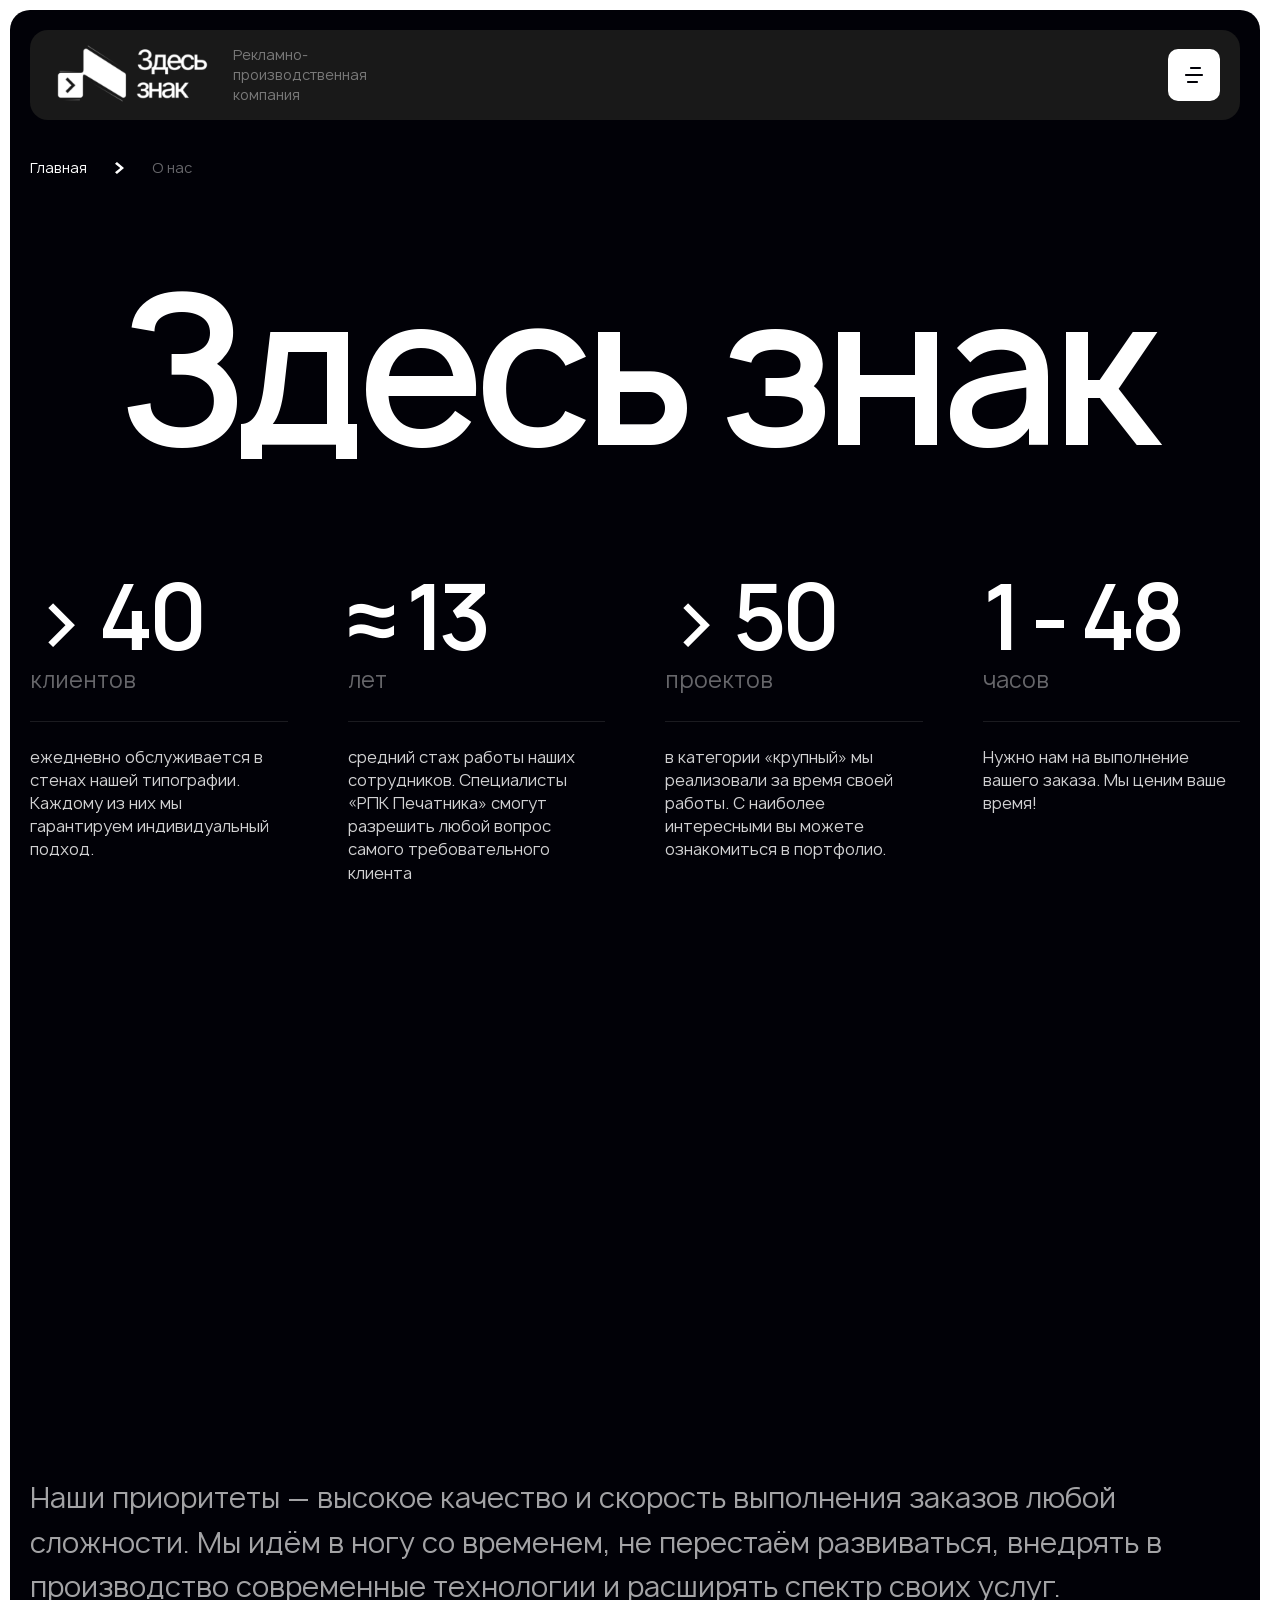
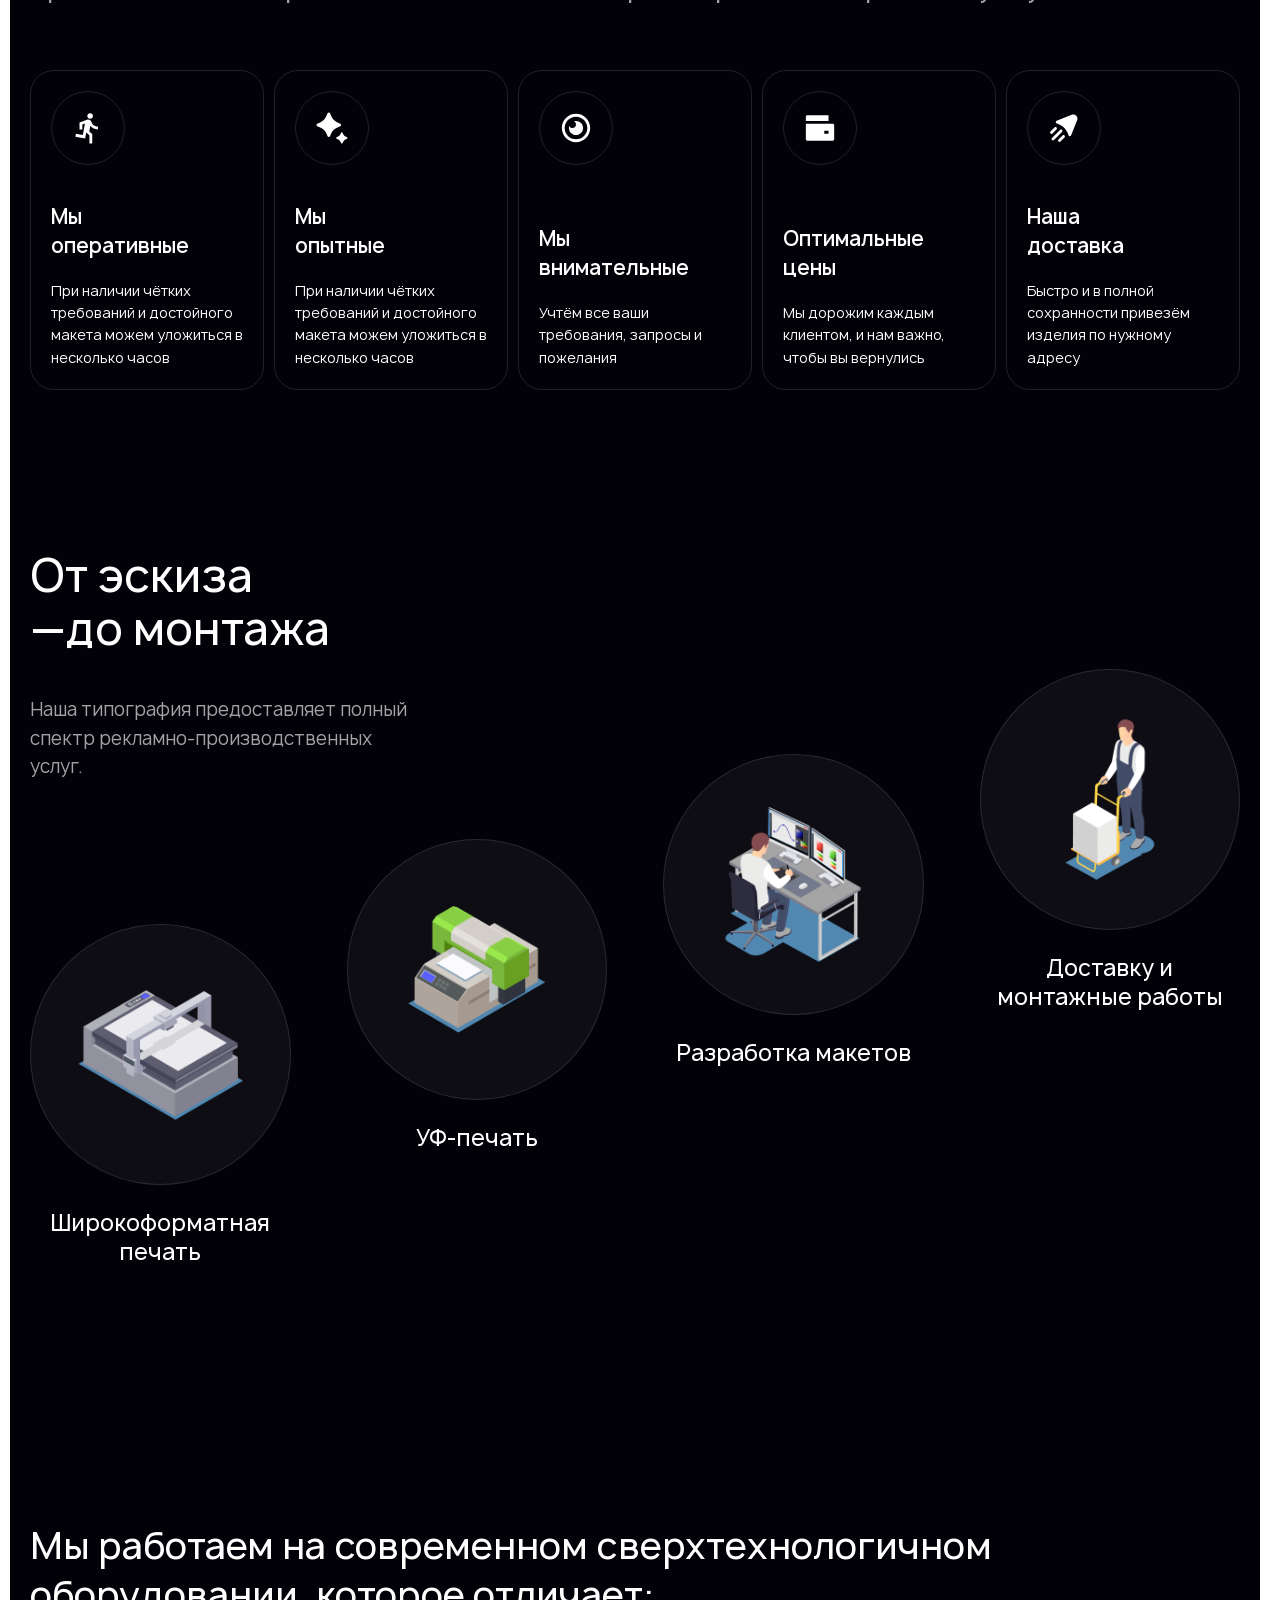
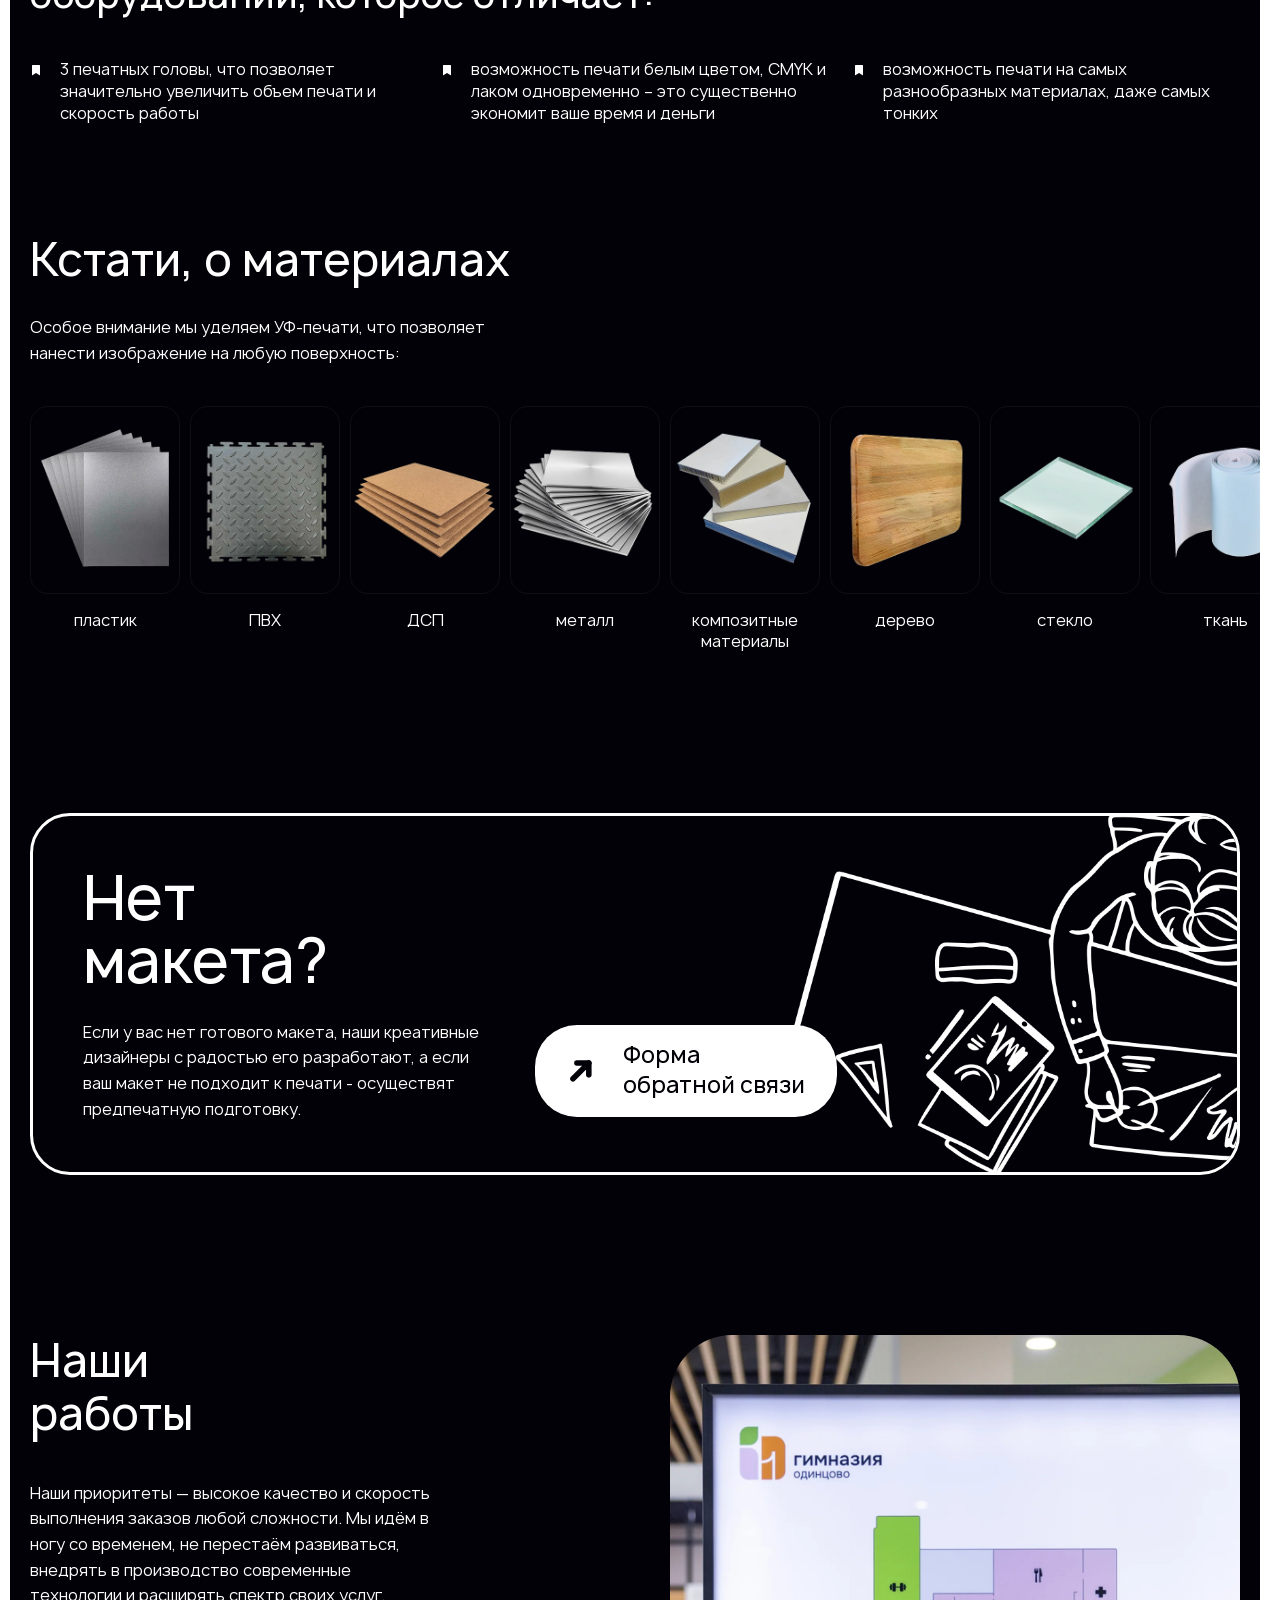
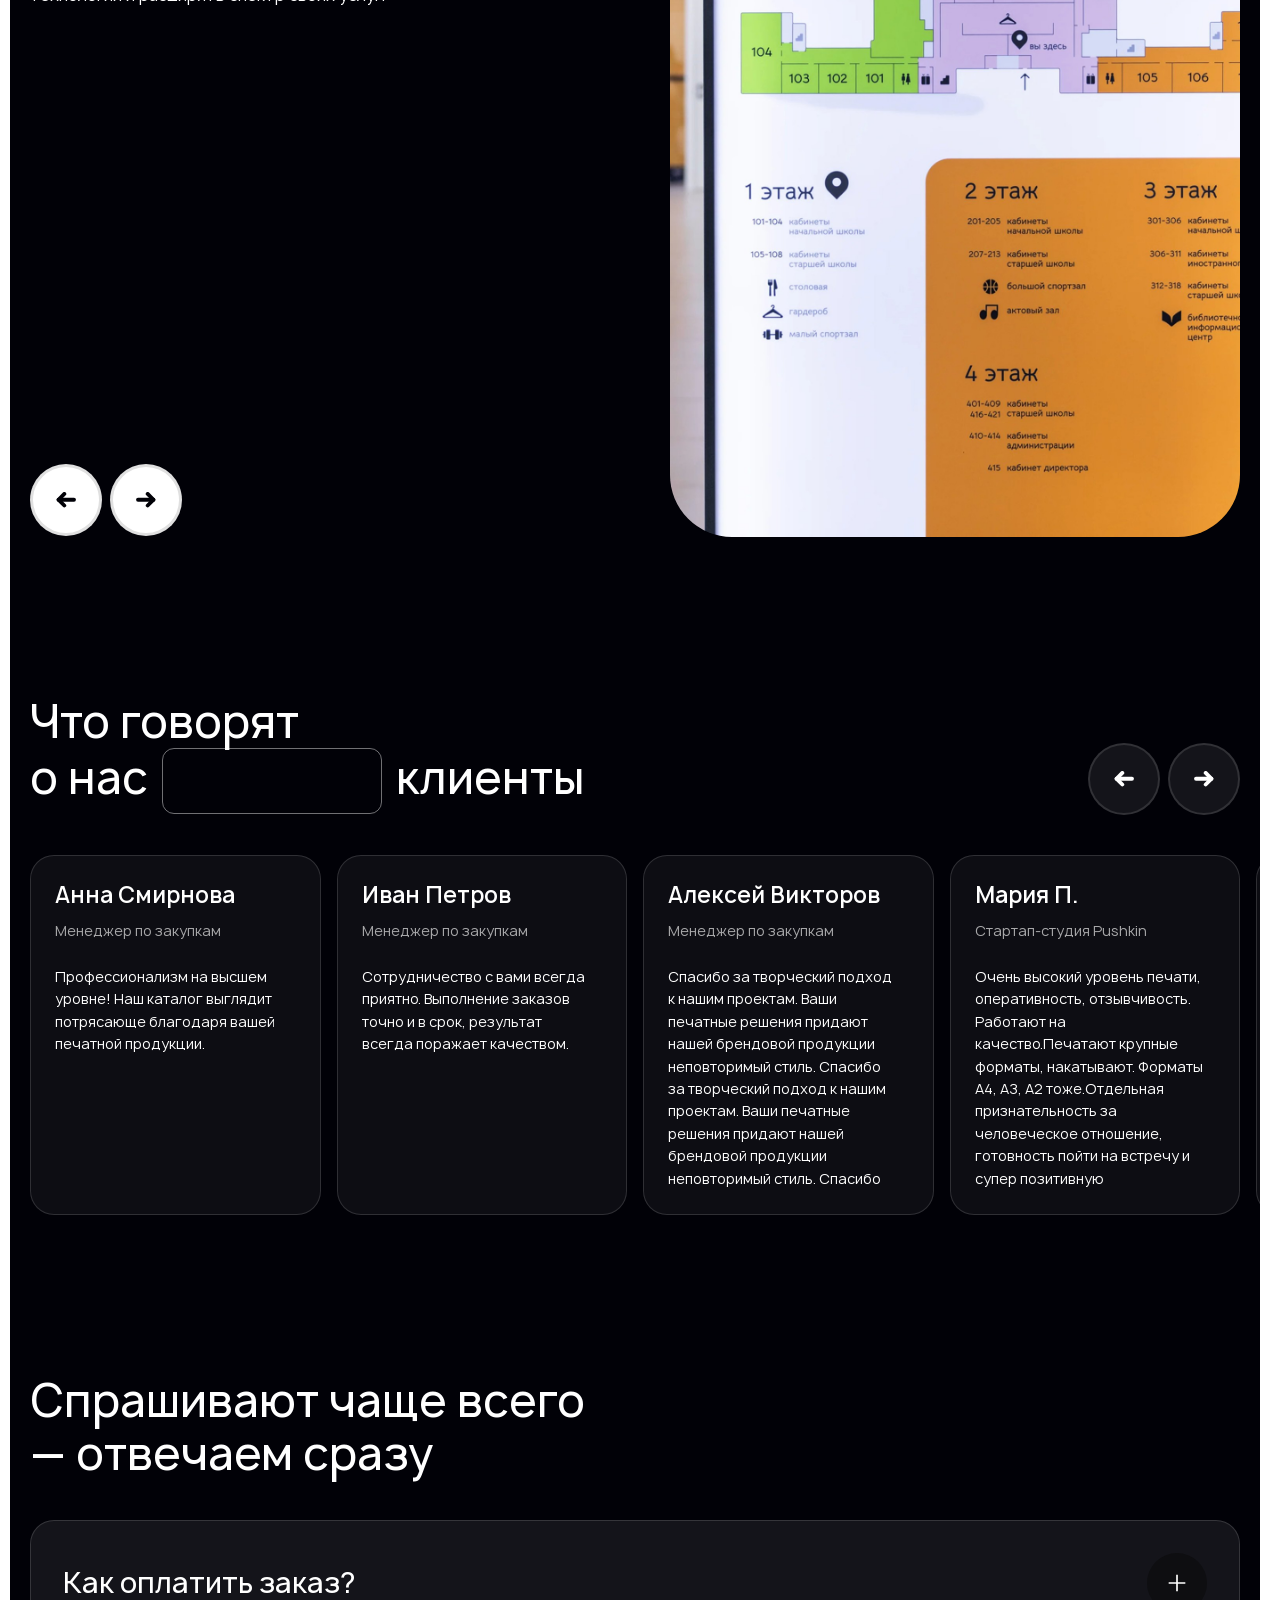
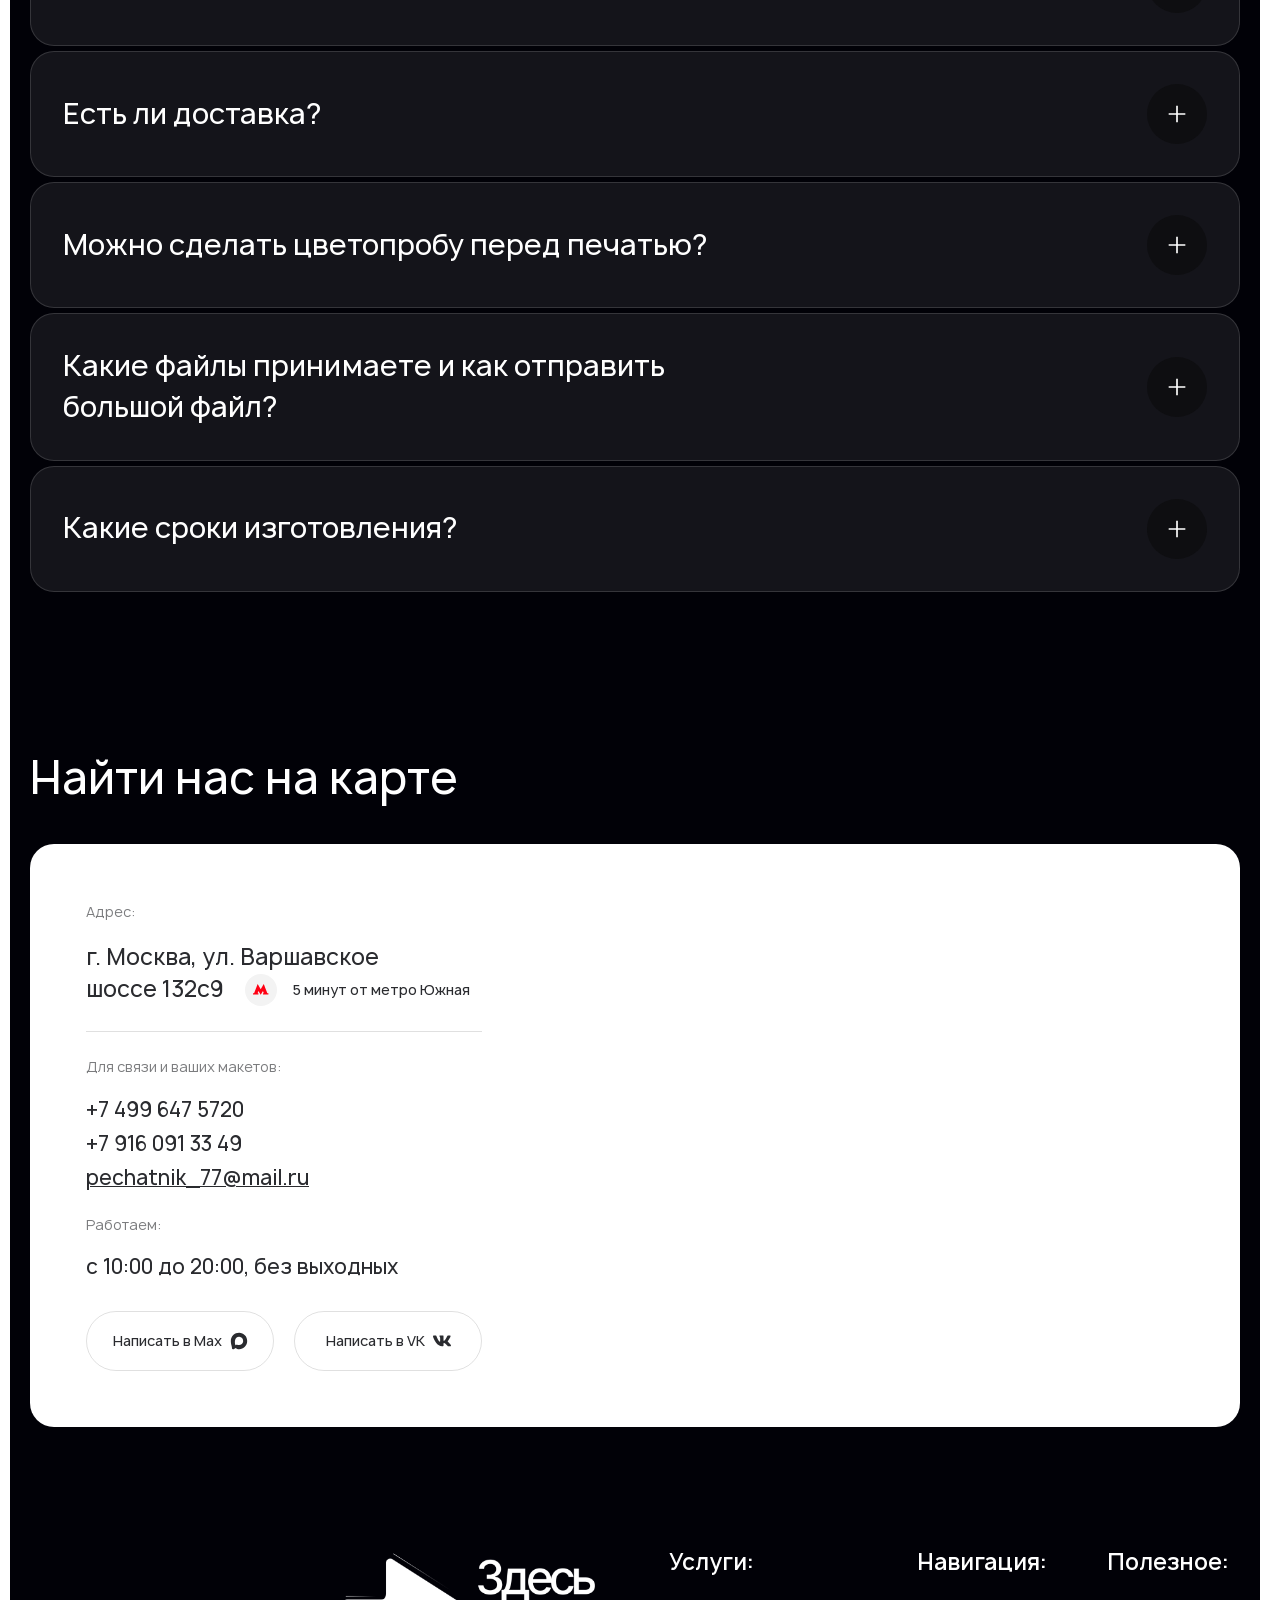
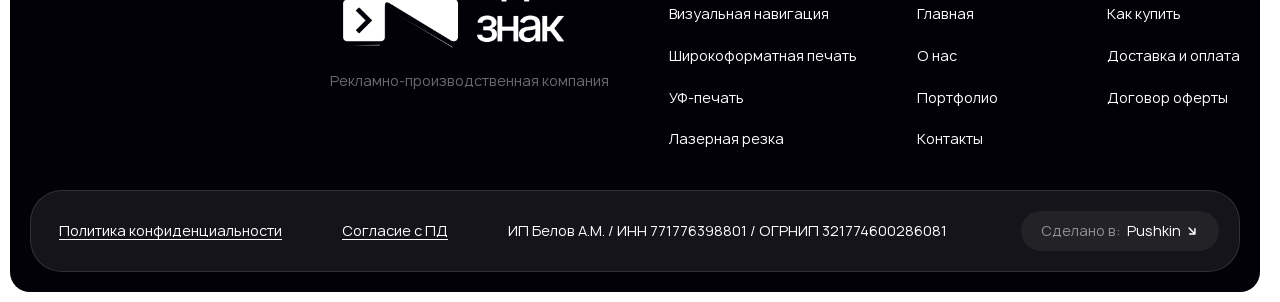
==== about.html @ b1c55389 "Initial commit" ====
<!DOCTYPE html>
<html lang="ru">
	<head>
		<meta http-equiv="Content-Type" content="text/html; charset=utf-8">

		<!-- Adapting the page for mobile devices -->
		<meta name="viewport" content="width=device-width, initial-scale=1, maximum-scale=1">

		<!-- Prohibition of phone number recognition -->
		<meta name="format-detection" content="telephone=no">
		<meta name="SKYPE_TOOLBAR" content ="SKYPE_TOOLBAR_PARSER_COMPATIBLE">

		<!-- Page title -->
		<title>Заголовок страницы</title>

		<!-- Meta description -->
		<meta name="description" content="">

		<!-- Meta Keywords -->
		<meta name="keywords" content="">

		<!-- Changing the color of the mobile browser panel -->
		<meta name="msapplication-TileColor" content="#010107">
		<meta name="theme-color" content="#010107">

		<!-- Connecting style files -->
		<link rel="stylesheet" href="css/reset.css">
		<link rel="stylesheet" href="css/swiper-bundle.min.css">
		<link rel="stylesheet" href="css/swiper.css">
		<link rel="stylesheet" href="css/fancybox.css">
		<link rel="stylesheet" href="css/styles.css">
		<link rel="stylesheet" href="css/fonts.css">

		<link rel="stylesheet" href="css/response_1899.css" media="print, (max-width: 1899px)">
		<link rel="stylesheet" href="css/response_1439.css" media="print, (max-width: 1439px)">
		<link rel="stylesheet" href="css/response_1279.css" media="print, (max-width: 1279px)">
		<link rel="stylesheet" href="css/response_1023.css" media="print, (max-width: 1023px)">
		<link rel="stylesheet" href="css/response_767.css" media="print, (max-width: 767px)">
	</head>

	<body>
		<div class="wrap">
			<div class="main">
				<section class="bg_dark_wrap">
					<div class="bg clip">
						<header class="dark">
							<div class="cont l_w">
								<div class="data">
									<a href="/" class="logo">
										<img src="images/logo.svg" alt="">

										<div class="name">Рекламно-<br>производственная<br> компания</div>
									</a>

									<button class="catalog_btn" popovertarget="catalog_modal">
										<svg class="icon"><use xlink:href="images/sprite.svg#ic_catalog"></use></svg>

										<svg class="icon"><use xlink:href="images/sprite.svg#ic_close"></use></svg>

										<span>Что печатаем</span>
									</button>

									<div class="catalog_modal" id="catalog_modal" popover>
										<div class="grid_row">
											<a href="/" class="item">
												<picture class="icon">
													<img src="images/ic_directions1.png" alt="" loading="lazy">
												</picture>

												<div class="name">Визуальная навигация</div>

												<div class="desc">
													<ul>
														<li>Навигация для ЖК</li>

														<li>Навигация для детского сада</li>

														<li>Навигация для детского сада</li>
													</ul>

													<p>+ 24 назначения ...</p>
												</div>

												<div class="arr">
													<svg><use xlink:href="images/sprite.svg#ic_arr_hor"></use></svg>
												</div>
											</a>

											<a href="/" class="item">
												<picture class="icon">
													<img src="images/ic_directions1.png" alt="" loading="lazy">
												</picture>

												<div class="name">Визуальная навигация</div>

												<div class="desc">
													<ul>
														<li>Навигация для ЖК</li>

														<li>Навигация для детского сада</li>

														<li>Навигация для детского сада</li>
													</ul>

													<p>+ 24 назначения ...</p>
												</div>

												<div class="arr">
													<svg><use xlink:href="images/sprite.svg#ic_arr_hor"></use></svg>
												</div>
											</a>

											<a href="/" class="item">
												<picture class="icon">
													<img src="images/ic_directions1.png" alt="" loading="lazy">
												</picture>

												<div class="name">Визуальная навигация</div>

												<div class="desc">
													<ul>
														<li>Навигация для ЖК</li>

														<li>Навигация для детского сада</li>

														<li>Навигация для детского сада</li>
													</ul>

													<p>+ 24 назначения ...</p>
												</div>

												<div class="arr">
													<svg><use xlink:href="images/sprite.svg#ic_arr_hor"></use></svg>
												</div>
											</a>

											<a href="/" class="item">
												<picture class="icon">
													<img src="images/ic_directions1.png" alt="" loading="lazy">
												</picture>

												<div class="name">Визуальная навигация</div>

												<div class="desc">
													<ul>
														<li>Навигация для ЖК</li>

														<li>Навигация для детского сада</li>

														<li>Навигация для детского сада</li>
													</ul>

													<p>+ 24 назначения ...</p>
												</div>

												<div class="arr">
													<svg><use xlink:href="images/sprite.svg#ic_arr_hor"></use></svg>
												</div>
											</a>
										</div>
									</div>

									<nav class="menu">
										<div class="item">
											<a href="/">Главная</a>
										</div>

										<div class="item">
											<a href="/">О нас</a>
										</div>

										<div class="item">
											<a href="/">Портфолио</a>
										</div>

										<div class="item">
											<a href="/">Контакты</a>
										</div>
									</nav>

									<div class="contacts">
										<div>
											<div class="work_time">Работаем: с 10:00 до 20:00, без выходных</div>

											<div class="address">г. Москва, ул. Варшавское шоссе 132с9</div>
										</div>

										<div>
											<div class="label">Для связи:</div>

											<div class="val">
												<div class="phone">
													<a href="tel:+7 499 647 5720">+7 499 647 5720</a>
												</div>

												<div class="messengers">
													<a href="/" target="_blank" rel="noopener nofollow">
														<svg class="icon"><use xlink:href="images/sprite.svg#ic_vk"></use></svg>
													</a>

													<a href="/" target="_blank" rel="noopener nofollow">
														<svg class="icon"><use xlink:href="images/sprite.svg#ic_max"></use></svg>
													</a>
												</div>
											</div>
										</div>
									</div>

									<button class="feedback_btn">Форма для связи</button>

									<button class="mob_menu_btn" popovertarget="mob_menu_modal">
										<svg class="icon"><use xlink:href="images/sprite.svg#ic_catalog"></use></svg>

										<svg class="icon"><use xlink:href="images/sprite.svg#ic_close"></use></svg>
									</button>
								</div>
							</div>
						</header>


						<section class="mob_menu_modal" id="mob_menu_modal" popover>
							<div class="data">
								<div class="menu">
									<div>
										<a href="/" class="sub_link">
											<span>Что печатаем</span>

											<svg class="icon"><use xlink:href="images/sprite.svg#ic_arr_hor"></use></svg>
										</a>

										<div class="sub">
											<button class="back_btn">
												<svg class="icon"><use xlink:href="images/sprite.svg#ic_arr_hor"></use></svg>

												<span>Что печатаем</span>
											</button>

											<div class="items">
												<div><a href="/">Визуальная навигация</a></div>

												<div><a href="/">Широкоформатная печать</a></div>

												<div><a href="/">УФ-печать</a></div>

												<div><a href="/">Лазерная резка</a></div>
											</div>
										</div>
									</div>

									<div><a href="/">
										<span>Главная</span>
									</a></div>

									<div><a href="/">
										<span>О нас</span>
									</a></div>

									<div><a href="/">
										<span>Портфолио</span>
									</a></div>

									<div><a href="/">
										<span>Контакты</span>
									</a></div>
								</div>

								<div class="contacts">
									<div>
										<div class="work_time">Работаем: с 10:00 до 20:00, без выходных</div>

										<div class="address">г. Москва, ул. Варшавское шоссе 132с9</div>
									</div>

									<div>
										<div class="label">Для связи:</div>

										<div class="val">
											<div class="phone">
												<a href="tel:+7 499 647 5720">+7 499 647 5720</a>
											</div>

											<div class="messengers">
												<a href="/" target="_blank" rel="noopener nofollow">
													<svg class="icon"><use xlink:href="images/sprite.svg#ic_vk"></use></svg>
												</a>

												<a href="/" target="_blank" rel="noopener nofollow">
													<svg class="icon"><use xlink:href="images/sprite.svg#ic_max"></use></svg>
												</a>
											</div>
										</div>
									</div>
								</div>

								<button class="feedback_btn">Форма для связи</button>
							</div>
						</section>


						<section class="page_head light s_m">
							<div class="cont l_w">
								<div class="breadcrumbs">
									<a href="/">Главная</a>

									<svg class="sep"><use xlink:href="images/sprite.svg#ic_bread_sep"></use></svg>

									<span class="current">О нас</span>
								</div>
							</div>
						</section>


						<section class="about_page_head">
							<div class="cont l_w">
								<h1 class="title">Здесь знак</h1>

								<div class="stats">
									<div class="grid_row">
										<div class="item">
											<div class="val">> 40</div>

											<div class="exp">клиентов</div>

											<div class="desc">ежедневно обслуживается в стенах нашей типографии. Каждому из них мы гарантируем индивидуальный подход.</div>
										</div>

										<div class="item">
											<div class="val">≈ 13</div>

											<div class="exp">лет</div>

											<div class="desc">средний стаж работы наших сотрудников. Специалисты «РПК Печатника» смогут разрешить любой вопрос самого требовательного клиента</div>
										</div>

										<div class="item">
											<div class="val">> 50</div>

											<div class="exp">проектов</div>

											<div class="desc">в категории «крупный» мы реализовали за время своей работы. С наиболее интересными вы можете ознакомиться в портфолио.</div>
										</div>

										<div class="item">
											<div class="val">1 - 48</div>

											<div class="exp">часов</div>

											<div class="desc">Нужно нам на выполнение вашего заказа. Мы ценим ваше время!</div>
										</div>
									</div>
								</div>

								<div class="video">
									<video loop muted autoplay class="cover">
										<source src="./about_video.mp4" type="video/mp4">
									</video>
								</div>
							</div>

							<div class="cont">
								<div class="text">Наши приоритеты — высокое качество и скорость выполнения заказов любой сложности. Мы идём в ногу со временем, не перестаём развиваться, внедрять в производство современные технологии и расширять спектр своих услуг.</div>
							</div>
						</section>


						<section class="advantages block">
							<div class="cont">
								<div class="grid_row">
									<div class="item">
										<picture class="icon">
											<img src="images/ic_advantages1_white.svg" alt="" loading="lazy">
										</picture>

										<div class="name">Мы<br> оперативные</div>

										<div class="desc">При наличии чётких требований и достойного макета можем уложиться в несколько часов</div>
									</div>

									<div class="item">
										<picture class="icon">
											<img src="images/ic_advantages2_white.svg" alt="" loading="lazy">
										</picture>

										<div class="name">Мы<br> опытные</div>

										<div class="desc">При наличии чётких требований и достойного макета можем уложиться в несколько часов</div>
									</div>

									<div class="item">
										<picture class="icon">
											<img src="images/ic_advantages3_white.svg" alt="" loading="lazy">
										</picture>

										<div class="name">Мы<br> внимательные</div>

										<div class="desc">Учтём все ваши требования, запросы и пожелания</div>
									</div>

									<div class="item">
										<picture class="icon">
											<img src="images/ic_advantages4_white.svg" alt="" loading="lazy">
										</picture>

										<div class="name">Оптимальные<br> цены</div>

										<div class="desc">Мы дорожим каждым клиентом, и нам важно, чтобы вы вернулись</div>
									</div>

									<div class="item">
										<picture class="icon">
											<img src="images/ic_advantages5_white.svg" alt="" loading="lazy">
										</picture>

										<div class="name">Наша<br> доставка</div>

										<div class="desc">Быстро и в полной сохранности привезём изделия по нужному адресу</div>
									</div>
								</div>
							</div>
						</section>


						<section class="path block">
							<div class="cont">
								<div class="block_head">
									<div class="title">От эскиза<br> —до монтажа</div>

									<div class="desc">Наша типография предоставляет полный спектр рекламно-производственных услуг.</div>
								</div>

								<div class="grid_row">
									<div class="item">
										<picture class="icon">
											<img src="images/ic_path1.png" alt="" loading="lazy">
										</picture>

										<div>Широкоформатная печать</div>
									</div>

									<div class="item">
										<picture class="icon">
											<img src="images/ic_path2.png" alt="" loading="lazy">
										</picture>

										<div>УФ-печать</div>
									</div>

									<div class="item">
										<picture class="icon">
											<img src="images/ic_path3.png" alt="" loading="lazy">
										</picture>

										<div>Разработка макетов</div>
									</div>

									<div class="item">
										<picture class="icon">
											<img src="images/ic_path4.png" alt="" loading="lazy">
										</picture>

										<div>Доставку и монтажные работы</div>
									</div>
								</div>
							</div>
						</section>


						<section class="materials block">
							<div class="cont">
								<div class="info">
									<div class="title">Мы работаем на современном сверхтехнологичном оборудовании, которое отличает:</div>

									<div class="items grid_row">
										<div>3 печатных головы, что позволяет значительно увеличить объем печати и скорость работы</div>

										<div>возможность печати белым цветом, СMYK и лаком одновременно – это существенно экономит ваше время и деньги</div>

										<div>возможность печати на самых разнообразных материалах, даже самых тонких</div>
									</div>
								</div>

								<div class="block_head">
									<div class="title">Кстати, о материалах</div>

									<div class="desc">Особое внимание мы уделяем УФ-печати, что позволяет нанести изображение на любую поверхность:</div>
								</div>
							</div>

							<div class="cont l_w">
								<div class="swiper">
									<div class="swiper-wrapper">
										<div class="swiper-slide">
											<div class="item">
												<picture class="thumb">
													<img src="images/tmp/materials_thumb1.png" alt="" loading="lazy">
												</picture>

												<div>пластик</div>
											</div>
										</div>

										<div class="swiper-slide">
											<div class="item">
												<picture class="thumb">
													<img src="images/tmp/materials_thumb2.png" alt="" loading="lazy">
												</picture>

												<div>ПВХ</div>
											</div>
										</div>

										<div class="swiper-slide">
											<div class="item">
												<picture class="thumb">
													<img src="images/tmp/materials_thumb3.png" alt="" loading="lazy">
												</picture>

												<div>ДСП</div>
											</div>
										</div>

										<div class="swiper-slide">
											<div class="item">
												<picture class="thumb">
													<img src="images/tmp/materials_thumb4.png" alt="" loading="lazy">
												</picture>

												<div>металл</div>
											</div>
										</div>

										<div class="swiper-slide">
											<div class="item">
												<picture class="thumb">
													<img src="images/tmp/materials_thumb5.png" alt="" loading="lazy">
												</picture>

												<div>композитные материалы</div>
											</div>
										</div>

										<div class="swiper-slide">
											<div class="item">
												<picture class="thumb">
													<img src="images/tmp/materials_thumb6.png" alt="" loading="lazy">
												</picture>

												<div>дерево</div>
											</div>
										</div>

										<div class="swiper-slide">
											<div class="item">
												<picture class="thumb">
													<img src="images/tmp/materials_thumb7.png" alt="" loading="lazy">
												</picture>

												<div>стекло</div>
											</div>
										</div>

										<div class="swiper-slide">
											<div class="item">
												<picture class="thumb">
													<img src="images/tmp/materials_thumb8.png" alt="" loading="lazy">
												</picture>

												<div>ткань</div>
											</div>
										</div>

										<div class="swiper-slide">
											<div class="item">
												<picture class="thumb">
													<img src="images/tmp/materials_thumb9.png" alt="" loading="lazy">
												</picture>

												<div>готовые сувениры</div>
											</div>
										</div>

										<div class="swiper-slide">
											<div class="item">
												<picture class="thumb">
													<img src="images/tmp/materials_thumb10.png" alt="" loading="lazy">
												</picture>

												<div>посуду</div>
											</div>
										</div>

										<div class="swiper-slide">
											<div class="item">
												<picture class="thumb">
													<img src="images/tmp/materials_thumb11.png" alt="" loading="lazy">
												</picture>

												<div>и многое<br> другое</div>
											</div>
										</div>
									</div>
								</div>
							</div>
						</section>


						<section class="no_layout block">
							<div class="cont l_w">
								<div class="data">
									<div class="title">Нет<br> макета?</div>

									<div class="desc">Если у вас нет готового макета, наши креативные дизайнеры с радостью его разработают, а если ваш макет не подходит к печати - осуществят предпечатную подготовку.</div>

									<button class="btn">
										<svg class="icon"><use xlink:href="images/sprite.svg#ic_arrow_diagonal"></use></svg>

										<span>Форма<br> обратной связи</span>
									</button>

									<picture class="bg">
										<source srcset="images/bg_no_layout_white_mob.png" media="(max-width: 1023px)">

										<img src="images/bg_no_layout_white.png" alt="" loading="lazy">
									</picture>
								</div>
							</div>
						</section>


						<section class="cases block">
							<div class="cont">
								<div class="block_head">
									<div class="title">Наши<br> работы</div>

									<div class="desc">Наши приоритеты — высокое качество и скорость выполнения заказов любой сложности. Мы идём в ногу со временем, не перестаём развиваться, внедрять в производство современные технологии и расширять спектр своих услуг.</div>
								</div>

								<div class="slider">
									<div class="swiper">
										<div class="swiper-wrapper">
											<div class="swiper-slide">
												<a href="/" class="item">
													<picture class="thumb">
														<img src="images/tmp/case_thumb1.jpg" alt="" loading="lazy" class="cover">
													</picture>
												</a>
											</div>

											<div class="swiper-slide">
												<a href="/" class="item">
													<picture class="thumb">
														<img src="images/tmp/case_thumb2.jpg" alt="" loading="lazy" class="cover">
													</picture>
												</a>
											</div>

											<div class="swiper-slide">
												<a href="/" class="item">
													<picture class="thumb">
														<img src="images/tmp/case_thumb1.jpg" alt="" loading="lazy" class="cover">
													</picture>
												</a>
											</div>

											<div class="swiper-slide">
												<a href="/" class="item">
													<picture class="thumb">
														<img src="images/tmp/case_thumb2.jpg" alt="" loading="lazy" class="cover">
													</picture>
												</a>
											</div>

											<div class="swiper-slide">
												<a href="/" class="item">
													<picture class="thumb">
														<img src="images/tmp/case_thumb1.jpg" alt="" loading="lazy" class="cover">
													</picture>
												</a>
											</div>

											<div class="swiper-slide">
												<a href="/" class="item">
													<picture class="thumb">
														<img src="images/tmp/case_thumb2.jpg" alt="" loading="lazy" class="cover">
													</picture>
												</a>
											</div>
										</div>

										<div class="swiper-controls">
											<button class="swiper-button-prev">
												<svg class="icon"><use xlink:href="images/sprite.svg#ic_arrow_hor"></use></svg>
											</button>

											<button class="swiper-button-next">
												<svg class="icon"><use xlink:href="images/sprite.svg#ic_arrow_hor"></use></svg>
											</button>
										</div>
									</div>
								</div>
							</div>
						</section>


						<section class="reviews block">
							<div class="cont">
								<div class="block_head row">
									<div class="title">
										Что говорят<br> о нас

										<video loop muted autoplay class="cover">
											<source src="./main_video.mp4" type="video/mp4">
										</video>

										клиенты
									</div>

									<div class="swiper-controls">
										<button class="swiper-button-prev">
											<svg class="icon"><use xlink:href="images/sprite.svg#ic_arrow_hor"></use></svg>
										</button>

										<button class="swiper-button-next">
											<svg class="icon"><use xlink:href="images/sprite.svg#ic_arrow_hor"></use></svg>
										</button>
									</div>
								</div>
							</div>

							<div class="cont l_w">
								<div class="swiper">
									<div class="swiper-wrapper">
										<div class="swiper-slide">
											<div class="review">
												<div class="author">
													<div class="name">Анна Смирнова</div>

													<div class="post">Менеджер по закупкам</div>
												</div>

												<div class="text">Профессионализм на высшем уровне! Наш каталог выглядит потрясающе благодаря вашей печатной продукции.</div>
											</div>
										</div>

										<div class="swiper-slide">
											<div class="review">
												<div class="author">
													<div class="name">Иван Петров</div>

													<div class="post">Менеджер по закупкам</div>
												</div>

												<div class="text">Сотрудничество с вами всегда приятно. Выполнение заказов точно и в срок, результат всегда поражает качеством.</div>
											</div>
										</div>

										<div class="swiper-slide">
											<div class="review">
												<div class="author">
													<div class="name">Алексей Викторов</div>

													<div class="post">Менеджер по закупкам</div>
												</div>

												<div class="text">Спасибо за творческий подход к нашим проектам. Ваши печатные решения придают нашей брендовой продукции неповторимый стиль. Спасибо за творческий подход к нашим проектам. Ваши печатные решения придают нашей брендовой продукции неповторимый стиль. Спасибо за творческий подход к нашим проектам. Ваши печатные решения придают нашей брендовой продукции неповторимый стиль. Спасибо за творческий подход к нашим проектам. Ваши печатные решения придают нашей брендовой продукции неповторимый стиль.</div>
											</div>
										</div>

										<div class="swiper-slide">
											<div class="review">
												<div class="author">
													<div class="name">Мария П.</div>

													<div class="post">Стартап-студия Pushkin</div>
												</div>

												<div class="text">Очень высокий уровень печати, оперативность, отзывчивость. Работают на качество.Печатают крупные форматы, накатывают. Форматы А4, АЗ, А2 тоже.Отдельная признательность за человеческое отношение, готовность пойти на встречу и супер позитивную атмосферу.Типография от людей людям ❤️</div>
											</div>
										</div>

										<div class="swiper-slide">
											<div class="review">
												<div class="author">
													<div class="name">Роман Полански</div>

													<div class="post">ООО “Горькая луна”</div>
												</div>

												<div class="text">Нужно было напечатать стикеры в очень сжатые сроки, сотрудники оперативно выполнили заказ. Качество печати на высоте. Невероятно приятный и отзывчивый персонал!</div>
											</div>
										</div>

										<div class="swiper-slide">
											<div class="review">
												<div class="author">
													<div class="name">Анна Смирнова</div>

													<div class="post">Менеджер по закупкам</div>
												</div>

												<div class="text">Профессионализм на высшем уровне! Наш каталог выглядит потрясающе благодаря вашей печатной продукции.</div>
											</div>
										</div>

										<div class="swiper-slide">
											<div class="review">
												<div class="author">
													<div class="name">Иван Петров</div>

													<div class="post">Менеджер по закупкам</div>
												</div>

												<div class="text">Сотрудничество с вами всегда приятно. Выполнение заказов точно и в срок, результат всегда поражает качеством.</div>
											</div>
										</div>

										<div class="swiper-slide">
											<div class="review">
												<div class="author">
													<div class="name">Алексей Викторов</div>

													<div class="post">Менеджер по закупкам</div>
												</div>

												<div class="text">Спасибо за творческий подход к нашим проектам. Ваши печатные решения придают нашей брендовой продукции неповторимый стиль. Спасибо за творческий подход к нашим проектам. Ваши печатные решения придают нашей брендовой продукции неповторимый стиль. Спасибо за творческий подход к нашим проектам. Ваши печатные решения придают нашей брендовой продукции неповторимый стиль. Спасибо за творческий подход к нашим проектам. Ваши печатные решения придают нашей брендовой продукции неповторимый стиль.</div>
											</div>
										</div>

										<div class="swiper-slide">
											<div class="review">
												<div class="author">
													<div class="name">Мария П.</div>

													<div class="post">Стартап-студия Pushkin</div>
												</div>

												<div class="text">Очень высокий уровень печати, оперативность, отзывчивость. Работают на качество.Печатают крупные форматы, накатывают. Форматы А4, АЗ, А2 тоже.Отдельная признательность за человеческое отношение, готовность пойти на встречу и супер позитивную атмосферу.Типография от людей людям ❤️</div>
											</div>
										</div>

										<div class="swiper-slide">
											<div class="review">
												<div class="author">
													<div class="name">Роман Полански</div>

													<div class="post">ООО “Горькая луна”</div>
												</div>

												<div class="text">Нужно было напечатать стикеры в очень сжатые сроки, сотрудники оперативно выполнили заказ. Качество печати на высоте. Невероятно приятный и отзывчивый персонал!</div>
											</div>
										</div>
									</div>
								</div>
							</div>
						</section>


						<section class="FAQ block">
							<div class="cont">
								<div class="block_head">
									<div class="title">Спрашивают чаще всего<br> — отвечаем сразу</div>
								</div>

								<div class="accordion">
									<div class="accordion_item">
										<div class="head">
											<div class="title">Как оплатить заказ?</div>

											<div class="icon">
												<svg><use xlink:href="images/sprite.svg#ic_plus"></use></svg>
											</div>
										</div>

										<div class="data">
											<div class="text_block">
												<p>Работаем с физлицами и юрлицами. Можно оплатить картой, по QR-коду или наличными. Нужна дистанционная оплата — выставим счёт или пришлём QR. Закрывающие документы подготовим, просто скажите при оформлении.</p>
											</div>
										</div>
									</div>

									<div class="accordion_item">
										<div class="head">
											<div class="title">Есть ли доставка?</div>

											<div class="icon">
												<svg><use xlink:href="images/sprite.svg#ic_plus"></use></svg>
											</div>
										</div>

										<div class="data">
											<div class="text_block">
												<p>Работаем с физлицами и юрлицами. Можно оплатить картой, по QR-коду или наличными. Нужна дистанционная оплата — выставим счёт или пришлём QR. Закрывающие документы подготовим, просто скажите при оформлении.</p>
											</div>
										</div>
									</div>

									<div class="accordion_item">
										<div class="head">
											<div class="title">Можно сделать цветопробу перед печатью?</div>

											<div class="icon">
												<svg><use xlink:href="images/sprite.svg#ic_plus"></use></svg>
											</div>
										</div>

										<div class="data">
											<div class="text_block">
												<p>Работаем с физлицами и юрлицами. Можно оплатить картой, по QR-коду или наличными. Нужна дистанционная оплата — выставим счёт или пришлём QR. Закрывающие документы подготовим, просто скажите при оформлении.</p>
											</div>
										</div>
									</div>

									<div class="accordion_item">
										<div class="head">
											<div class="title">Какие файлы принимаете и как отправить большой файл?</div>

											<div class="icon">
												<svg><use xlink:href="images/sprite.svg#ic_plus"></use></svg>
											</div>
										</div>

										<div class="data">
											<div class="text_block">
												<p>Работаем с физлицами и юрлицами. Можно оплатить картой, по QR-коду или наличными. Нужна дистанционная оплата — выставим счёт или пришлём QR. Закрывающие документы подготовим, просто скажите при оформлении.</p>
											</div>
										</div>
									</div>

									<div class="accordion_item">
										<div class="head">
											<div class="title">Какие сроки изготовления?</div>

											<div class="icon">
												<svg><use xlink:href="images/sprite.svg#ic_plus"></use></svg>
											</div>
										</div>

										<div class="data">
											<div class="text_block">
												<p>Работаем с физлицами и юрлицами. Можно оплатить картой, по QR-коду или наличными. Нужна дистанционная оплата — выставим счёт или пришлём QR. Закрывающие документы подготовим, просто скажите при оформлении.</p>
											</div>
										</div>
									</div>
								</div>
							</div>
						</section>


						<section class="footer_scroll">
							<section class="contacts_data">
								<div class="cont l_w">
									<div class="block_head">
										<div class="title">Найти нас на карте</div>
									</div>

									<div class="data">
										<div class="item">
											<div class="label">Адрес:</div>

											<div class="address">
												<span>г. Москва, ул. Варшавское<br> шоссе 132с9</span>

												<div class="metro_wrap">
													<div class="metro">
														<div class="icon">
															<svg><use xlink:href="images/sprite.svg#ic_metro"></use></svg>
														</div>

														<span>5 минут от метро Южная</span>
													</div>
												</div>
											</div>
										</div>

										<div class="divider"></div>

										<div class="item">
											<div class="label">Для связи и ваших макетов:</div>

											<div class="val">
												<div class="phone">
													<a href="tel:+7 499 647 5720">+7 499 647 5720</a>
												</div>

												<div class="phone">
													<a href="tel:+7 916 091 33 49">+7 916 091 33 49</a>
												</div>

												<div class="email">
													<a href="mailto:pechatnik_77@mail.ru">pechatnik_77@mail.ru</a>
												</div>
											</div>
										</div>

										<div class="item">
											<div class="label">Работаем:</div>

											<div class="val">
												<div class="work_time">с 10:00 до 20:00, без выходных</div>
											</div>
										</div>

										<div class="messengers">
											<a href="/" target="_blank" rel="noopener nofollow">
												<span>Написать в Max</span>

												<svg class="icon"><use xlink:href="images/sprite.svg#ic_max"></use></svg>
											</a>

											<a href="/" target="_blank" rel="noopener nofollow">
												<span>Написать в VK</span>

												<svg class="icon"><use xlink:href="images/sprite.svg#ic_vk"></use></svg>
											</a>
										</div>
									</div>
								</div>
							</section>


							<section class="footer_scroll_data">
								<section class="contacts_block">
									<div class="cont">
										<div class="block_head">
											<div class="title">Найти нас на карте</div>
										</div>
									</div>

									<div class="cont l_w">
										<div class="map">

										</div>
									</div>
								</section>


								<footer>
									<div class="cont l_w center">
										<div class="logo mob_center">
											<img src="images/logo.svg" alt="">

											<div>Рекламно-производственная компания</div>
										</div>

										<div class="menu">
											<div class="title">Услуги:</div>

											<div class="items">
												<div><a href="/">Визуальная навигация</a></div>

												<div><a href="/">Широкоформатная печать</a></div>

												<div><a href="/">УФ-печать</a></div>

												<div><a href="/">Лазерная резка</a></div>
											</div>
										</div>

										<div class="menu">
											<div class="title">Навигация:</div>

											<div class="items">
												<div><a href="/">Главная</a></div>

												<div><a href="/">О нас</a></div>

												<div><a href="/">Портфолио</a></div>

												<div><a href="/">Контакты</a></div>
											</div>
										</div>

										<div class="menu last">
											<div class="title">Полезное:</div>

											<div class="items">
												<div><a href="/">Как купить</a></div>

												<div><a href="/">Доставка и оплата</a></div>

												<div><a href="/">Договор оферты</a></div>
											</div>
										</div>

										<div class="bottom">
											<div class="links">
												<a href="/">Политика конфиденциальности</a>

												<a href="/">Согласие с ПД</a>
											</div>

											<div class="requisites">
												ИП Белов А.М. <span>/</span> ИНН 771776398801 <span>/</span> ОГРНИП 321774600286081
											</div>

											<div class="creator">
												<a href="/">Сделано в: <span>Pushkin</span> <svg class="icon"><use xlink:href="images/sprite.svg#ic_creator_arrow"></use></svg></a>
											</div>
										</div>
									</div>
								</footer>
							</div>
						</section>
					</div>
				</section>
			</div>
		</div>


		<!-- Connecting javascript files -->
		<script src="js/jquery-3.7.1.min.js"></script>
		<script src="js/functions.js"></script>
		<script src="js/swiper-bundle.min.js"></script>
		<script src="js/fancybox.js"></script>
		<script src="js/nice-select2.js"></script>
		<script src="js/scripts.js"></script>
	</body>
</html>
---- css/styles.css ----
/*-------------------
    Global styles
-------------------*/
:root
{
    --bg: #fff;
    --bg_dark: #010107;
    --bg_grey: rgba(255, 255, 255, .08);
    --cont_padding: 20px;
    --cont_padding_double: calc(var(--cont_padding) * 2);
    --cont_padding_half: calc(var(--cont_padding) * .5);
    --sidebar_width: 416px;
    --content_width: 1280px;
    --content_width_l: 1860px;
    --scroll_width: 17px;
    --custom_scroll_width: 10px;
    --custom_scroll_height: 10px;
    --custom_scroll_border_radius: 0;
    --custom_scroll_scrollbar_color: var(--bg);
    --custom_scroll_scrollbar_thumb_color: var(--bg_dark);
    --dark_color: #2a2b2f;
    --dark_strong_color: #010107;
    --light_color: #fff;
    --font_size_xxl: 22px;
    --font_size_xl: 20px;
    --font_size_l: 18px;
    --font_size: 16px;
    --font_size_s: 14px;
    --font_size_xs: 12px;
    --font_size_title_xl: 110px;
    --font_size_title_l: 82px;
    --font_size_title: 62px;
    --font_size_title_s: 42px;
    --font_size_title_xs: 32px;
    --font_size_title_xxs: 24px;
    --font_family_primary: 'Manrope', 'Arial', sans-serif;
    --block_head_offset_l: 52px;
    --block_head_offset: 40px;
    --block_padding_xxl: 80px;
    --block_padding_xl: 60px;
    --block_padding_l: 50px;
    --block_padding: 40px;
    --block_padding_s: 32px;
    --outside_gap: 180px;
    --outside_gap_s: 140px;
    --outside_gap_xs: 110px;
    --inner_gap_xl: 28px;
    --inner_gap_l: 24px;
    --inner_gap: 20px;
    --inner_gap_s: 16px;
    --inner_gap_xs: 12px;
    --inner_gap_xxs: 10px;
    --inner_gap_xxxs: 8px;
    --border_radius_max: 100px;
    --border_radius_xl: 62px;
    --border_radius_l: 24px;
    --border_radius: 20px;
    --border_radius_s: 18px;
    --border_radius_xs: 12px;
    --zero_px: calc(0 * 1px);
}


::selection
{
    color: var(--light_color);
    background: var(--dark_color);
}

::-moz-selection
{
    color: var(--light_color);
    background: var(--dark_color);
}


html
{
    height: 100%;
    min-height: -moz-available;
    min-height: -webkit-fill-available;
    min-height:         fill-available;

    scrollbar-gutter: stable;
}


body
{
    height: 100%;
    min-height: -moz-available;
    min-height: -webkit-fill-available;
    min-height:         fill-available;

    font-family: var(--font_family_primary);
    font-size: var(--font_size);
    font-weight: 400;
    line-height: normal;

    color: var(--dark_color);


    &.lock
    {
        overflow: clip;
    }
}


button
{
    display: inline-block;

    font-family: inherit;
    font-size: inherit;
    font-weight: inherit;
    line-height: inherit;
    letter-spacing: inherit;

    cursor: pointer;
    vertical-align: top;

    color: inherit;
    border: none;
    background: none;
}


.wrap
{
    position: relative;

    display: flex;
    overflow: clip;
    flex-direction: column;

    min-height: 100%;

    background: var(--bg);


    & > .main
    {
        position: relative;

        display: flex;
        flex: 1 0 auto;
        flex-direction: column;
    }
}


.cont
{
    width: 100%;
    max-width: calc(var(--content_width) + var(--cont_padding_double));
    margin-inline: auto;
    padding-inline: var(--cont_padding);


    &.l_w
    {
        max-width: calc(var(--content_width_l) + var(--cont_padding_double));
    }
}


.content_row,
.content_row > .cont.row
{
    display: flex;
    align-content: stretch;
    align-items: stretch;
    flex-wrap: wrap;
    justify-content: space-between;


    & > .divider
    {
        width: 100%;
        height: 1px;
        margin-bottom: var(--block_padding);

        background: #d9d9d9;
    }


    .content
    {
        position: relative;

        display: flex;
        flex-direction: column;
        gap: var(--outside_gap_s);

        width: calc(100% - var(--sidebar_width) - var(--cont_padding));
    }
}


.block
{
    position: relative;
    z-index: 3;

    margin-bottom: var(--outside_gap);


    &.no_m
    {
        margin-bottom: 0;
    }


    &.s_m
    {
        margin-bottom: var(--outside_gap_s);
    }


    &.xs_m
    {
        margin-bottom: var(--outside_gap_xs);
    }


    &.border
    {
        &:after
        {
            position: absolute;
            right: 0;
            bottom: 0;
            left: 0;

            display: block;

            width: var(--content_width);
            height: 1px;
            margin-inline: auto;

            content: '';
            pointer-events: none;

            background: rgba(0, 0, 0, .12);
        }
    }
}


img.cover,
video.cover
{
    display: block;

    width: 100%;
    height: 100%;

    border-radius: inherit;

    object-fit: cover;
}



/*-------------------
    Custom scroll
-------------------*/
@media (hover: hover)
{
    html ::-webkit-scrollbar
    {
        width: var(--custom_scroll_width);
        height: var(--custom_scroll_height);

        border-radius: var(--custom_scroll_border_radius);
        background-color: var(custom_scroll_scrollbar_color);
    }


    html ::-webkit-scrollbar-thumb
    {
        border-radius: var(--custom_scroll_border_radius);
        background-color: var(--custom_scroll_scrollbar_thumb_color);
    }
}



/*--------------
    Grid row
--------------*/
.grid_row
{
    display: flex;
    align-content: stretch;
    align-items: stretch;
    flex-wrap: wrap;
    justify-content: flex-start;

    margin-bottom: calc(var(--gap_y) * -1);
    margin-left: calc(var(--gap_x) * -1);

    --items_per_line: 3;
    --gap_x: var(--inner_gap);
    --gap_y: var(--inner_gap);


    &.centered
    {
        justify-content: center;
    }


    & > *
    {
        width: calc(100% / var(--items_per_line) * var(--width_multiplier, 1) - var(--gap_x));
        margin-bottom: var(--gap_y);
        margin-left: var(--gap_x);
    }
}



/*------------------
    BG dark wrap
------------------*/
.bg_dark_wrap
{
    position: relative;
    z-index: 5;

    padding: var(--inner_gap_xxs);


    & > .bg
    {
        padding-block: var(--inner_gap);

        color: var(--light_color);
        border-radius: var(--border_radius);
        background: var(--bg_dark);


        &.clip
        {
            position: relative;

            overflow: clip;
        }


        &.top_pad
        {
            padding-top: var(--outside_gap);
        }


        &.bottom_pad_s
        {
            padding-bottom: var(--block_padding_xl);
        }
    }
}



/*---------------
    Accordion
---------------*/
.accordion
{
    display: flex;
    flex-direction: column;
    gap: 5px;
}


.accordion_item
{
    border: 1px solid rgba(255, 255, 255, .14);
    border-radius: var(--border_radius_l);
    background: rgba(255, 255, 255, .08);


    .head
    {
        display: flex;
        align-content: center;
        align-items: center;
        flex-wrap: wrap;
        justify-content: space-between;
        gap: var(--inner_gap_l);

        padding: var(--block_padding);

        cursor: pointer;


        .title
        {
            width: 644px;
            max-width: calc(100% - 62px - var(--inner_gap_l));

            font-size: var(--font_size_title_xs);
            font-weight: 500;
            line-height: 145%;
        }


        .icon
        {
            display: flex;
            align-content: center;
            align-items: center;
            flex-wrap: wrap;
            justify-content: center;

            width: 62px;

            transition: .2s linear;

            color: var(--light_color);
            border-radius: 50%;
            background: #0e0e11;

            aspect-ratio: 1 / 1;


            svg
            {
                display: block;

                width: 20px;

                transition: transform .2s linear;

                aspect-ratio: 1 / 1;
            }
        }
    }


    .data
    {
        display: none;

        padding-block: 0 var(--block_padding);
        padding-inline: var(--block_padding);


        .text_block
        {
            width: 1000px;
            max-width: 100%;

            font-size: var(--font_size_s);
            line-height: 160%;

            color: currentColor;
        }
    }


    &.active
    {
        .head
        {
            .icon
            {
                svg
                {
                    transform: rotate(225deg);
                }
            }
        }
    }
}



/*---------------------
    Products filter
---------------------*/
.products_filter
{
    .mob_btn
    {
        display: none;
        align-content: center;
        align-items: center;
        flex-wrap: wrap;
        justify-content: flex-start;

        font-size: var(--font_size_s);
        line-height: 165%;

        color: rgba(1, 1, 7, .50);


        .icon
        {
            display: block;

            width: 20px;

            transition: transform .2s linear;
            transform: rotate(-90deg);

            color: var(--dark_strong_color);

            aspect-ratio: 1 / 1;
        }


        &.active
        {
            .icon
            {
                transform: rotate(0deg);
            }
        }
    }


    .item + .item
    {
        margin-top: var(--block_padding_s);
        padding-top: var(--block_padding_s);

        border-top: 1px solid #d9d9d9;
    }


    .name
    {
        position: relative;

        display: flex;
        align-content: center;
        align-items: center;
        flex-wrap: wrap;
        justify-content: space-between;
        gap: var(--inner_gap_xxs);

        padding-left: 18px;

        font-weight: 500;
        line-height: 165%;

        cursor: pointer;


        &:before
        {
            position: absolute;
            top: .5lh;
            left: 0;

            display: block;

            width: 6px;

            content: '';
            transform: translateY(-50%);

            border-radius: 50%;
            background: currentColor;

            aspect-ratio: 1 / 1;
        }


        span
        {
            width: calc(100% - 24px - var(--inner_gap_xxs));
        }


        .icon
        {
            display: block;

            width: 24px;

            transition: transform .2s linear;

            aspect-ratio: 1 / 1;
        }


        &.active
        {
            .icon
            {
                transform: rotate(180deg);
            }
        }
    }


    .data
    {
        display: none;

        padding-top: var(--inner_gap_l);
    }


    .links
    {
        display: flex;
        flex-direction: column;
        gap: var(--inner_gap);


        a
        {
            display: inline-block;

            line-height: 165%;

            transition: .2s linear;
            vertical-align: top;
            text-decoration: none;

            color: rgba(1, 1, 7, .50);


            @media (hover: hover) and (pointer: fine)
            {
                &:hover
                {
                    color: var(--dark_strong_color);
                }
            }


            &.active
            {
                margin-block: calc(var(--inner_gap_xxxs) * -1);
                margin-inline: calc(var(--inner_gap) * -1);
                padding-block: var(--inner_gap_xxxs);
                padding-inline: var(--inner_gap);

                color: var(--dark_strong_color);
                border: 1px solid #e5e5e5;
                border-radius: 42px;
                background: #f4f4f4;
            }
        }
    }


    .range
    {
        display: flex;
        align-content: flex-start;
        align-items: flex-start;
        flex-wrap: wrap;
        justify-content: space-between;
        gap: var(--inner_gap);


        .field
        {
            width: calc(50% - var(--inner_gap) / 2);
        }


        .field + .field
        {
            margin-top: 0;
        }
    }


    .field + .field
    {
        margin-top: var(--inner_gap);
    }


    .input
    {
        display: block;

        width: 100%;
        height: 60px;
        padding-inline: var(--inner_gap);

        font-family: var(--font_family_primary);
        font-size: var(--font_size);

        transition: border-color .2s linear;

        color: rgba(1, 1, 7, .82);
        border: 1px solid rgba(23, 18, 19, .18);
        border-radius: var(--border_radius_xs);
        background: rgba(23, 18, 19, .04);


        &:focus
        {
            border-color: rgba(23, 18, 19, .50);
        }
    }


    ::-webkit-input-placeholder
    {
        color: rgba(1, 1, 7, .50);
    }

    :-moz-placeholder
    {
        color: rgba(1, 1, 7, .50);
    }

    ::-moz-placeholder
    {
        opacity: 1;
        color: rgba(1, 1, 7, .50);
    }

    :-ms-input-placeholder
    {
        color: rgba(1, 1, 7, .50);
    }


    .checkbox
    {
        display: flex;
        align-content: center;
        align-items: center;
        flex-wrap: wrap;
        justify-content: space-between;
        gap: var(--inner_gap_xs);

        line-height: 165%;

        cursor: pointer;

        color: rgba(1, 1, 7, .50);


        input
        {
            display: none;


            &:checked ~ .check
            {
                border-color: var(--dark_strong_color);
                outline-width: 4px;
                outline-offset: -8px;
            }
        }


        .check
        {
            display: flex;
            align-content: center;
            align-items: center;
            flex-wrap: wrap;
            justify-content: center;

            width: 16px;

            transition: .2s linear;

            border: 1px solid transparent;
            outline: 1px solid var(--dark_strong_color);
            outline-offset: -3px;

            aspect-ratio: 1 / 1;
        }


        span
        {
            width: calc(100% - 16px - var(--inner_gap_xs));
        }
    }
}



/*----------
    Tabs
----------*/
.tabs
{
    display: flex;
    align-content: stretch;
    align-items: stretch;
    flex-wrap: wrap;
    justify-content: flex-start;

    width: fit-content;
    margin-bottom: var(--block_padding_xl);
    padding: 5px;

    border: 1px solid #e5e5e5;
    border-radius: 32px;
    background: var(--light_color);


    .btn
    {
        height: 60px;
        padding-inline: var(--block_padding_s);

        font-size: var(--font_size_s);
        line-height: 160%;

        transition: .2s linear;

        color: rgba(1, 1, 7, .64);
        border: 1px solid transparent;
        border-radius: 42px;


        &.active
        {
            color: var(--dark_strong_color);
            border-color: #e5e5e5;
            background: #f4f4f4;
        }
    }
}


.tab_content
{
    position: relative;

    visibility: hidden;
    overflow: hidden;

    height: 0;

    pointer-events: none;

    opacity: 0;


    &.active
    {
        visibility: visible;
        overflow: visible;

        height: auto;

        transition: opacity .5s linear;
        pointer-events: auto;

        opacity: 1;
    }
}



/*--------------
    More btn
--------------*/
.more_btn
{
    width: 100%;
    height: 120px;
    margin-top: var(--block_padding);
    padding-inline: var(--block_padding);

    font-size: var(--font_size_xxl);
    line-height: 160%;

    color: rgba(1, 1, 7, .64);
    border: 1px solid #e4e4e4;
    border-radius: 82px;
    background: rgba(0, 0, 0, .05);


    &.l_m
    {
        margin-top: var(--block_padding_xl);
    }
}



/*------------
    Header
------------*/
header
{
    padding-block: 30px 0;

    color: var(--dark_strong_color);

    anchor-name: --header;


    &.dark
    {
        padding-block: 0;

        color: currentColor;


        .data
        {
            background: #191919;
        }


        .logo
        {
            color: rgba(255, 255, 255, .42);
        }


        .catalog_btn
        {
            border-color: rgba(255, 255, 255, .12);
            background: rgba(255, 255, 255, .10);
        }


        .catalog_modal
        {
            background: #191919;


            .item
            {
                color: var(--light_color);
                background: rgba(255, 255, 255, .05);


                .desc
                {
                    color: rgba(255, 255, 255, .74);
                }


                @media (hover: hover) and (pointer: fine)
                {
                    &:hover
                    {
                        color: var(--dark_color);
                        background: var(--light_color);


                        .desc
                        {
                            color: rgba(1, 1, 7, .70);
                        }
                    }
                }
            }
        }


        .menu
        {
            .item
            {
                & > a
                {
                    color: rgba(255, 255, 255, .97);
                }
            }
        }


        .contacts
        {
            .work_time,
            .label
            {
                color: rgba(255, 255, 255, .42);
            }
        }


        .feedback_btn
        {
            color: var(--dark_strong_color);
            background: var(--light_color);
        }


        .mob_menu_btn
        {
            color: var(--dark_strong_color);
            background: var(--light_color);
        }
    }


    .data
    {
        display: flex;
        align-content: center;
        align-items: center;
        flex-wrap: wrap;
        justify-content: space-between;
        gap: var(--inner_gap);

        padding-block: 14px;
        padding-inline: var(--inner_gap_l);

        border-radius: var(--border_radius_s);
        background: #f2f2f2;
    }


    .logo
    {
        display: flex;
        align-content: center;
        align-items: center;
        flex-wrap: wrap;
        justify-content: flex-start;
        gap: 18px;

        font-size: var(--font_size_s);
        font-weight: 300;
        line-height: 145%;

        text-decoration: none;

        color: rgba(1, 1, 7, .42);


        img
        {
            display: block;

            width: 165px;
            height: 66px;
        }


        .name
        {
            display: block;

            width: 157px;
            max-width: 100%;
        }
    }


    .catalog_btn
    {
        display: flex;
        align-content: center;
        align-items: center;
        flex-wrap: wrap;
        justify-content: center;
        gap: var(--inner_gap_xxs);

        min-width: 216px;
        height: 66px;
        padding-inline: var(--inner_gap_xl);

        font-size: var(--font_size_s);
        font-weight: 600;
        line-height: 120%;

        border: 1px solid rgba(255, 255, 255, .12);
        border-radius: var(--border_radius_max);
        background: rgba(1, 1, 7, .10);

        anchor-name: --catalog-modal-btn;


        .icon
        {
            display: block;

            width: 20px;

            aspect-ratio: 1 / 1;
        }


        .icon + .icon
        {
            display: none;
        }


        &.active
        {
            .icon
            {
                display: none;
            }


            .icon + .icon
            {
                display: block;
            }
        }
    }


    .catalog_modal
    {
        position: absolute;
        z-index: 10;
        top: anchor(bottom);
        left: 50%;

        display: none;

        width: 1490px;
        max-width: calc(100vw - var(--cont_padding_double));
        margin-top: var(--block_padding_s);
        padding: var(--inner_gap_xxs);

        transition: opacity .2s linear, display .2s allow-discrete;
        transform: translateX(-50%);

        opacity: 0;
        border: none;
        border-radius: var(--border_radius_s);
        background: #ebebeb;

        position-anchor: --catalog-modal-btn;


        &:popover-open
        {
            display: block;

            opacity: 1;


            @starting-style
            {
                opacity: 0;
            }
        }


        .grid_row
        {
            --items_per_line: 4;
            --gap_x: var(--inner_gap_xxs);
            --gap_y: var(--inner_gap_xxs);
        }


        .item
        {
            position: relative;

            display: flex;
            overflow: hidden;
            flex-direction: column;

            min-height: 496px;
            padding-block: var(--block_padding_s);
            padding-inline: var(--inner_gap_l);

            transition: .2s linear;
            text-decoration: none;

            color: currentColor;
            border-radius: 14px;
            background: #dadadb;


            .icon
            {
                position: absolute;
                right: var(--inner_gap_l);
                bottom: var(--inner_gap_l);

                display: flex;
                align-content: center;
                align-items: center;
                flex-wrap: wrap;
                justify-content: flex-start;

                width: 160px;

                transition: .2s linear;

                aspect-ratio: 1 / 1;


                img
                {
                    display: block;

                    max-width: 100%;
                    max-height: 100%;
                }
            }


            .name
            {
                font-size: var(--font_size_title_xs);
                line-height: 120%;
            }


            .desc
            {
                display: flex;
                flex-direction: column;
                gap: var(--block_padding_s);

                margin-top: var(--inner_gap_l);

                font-size: var(--font_size_s);
                line-height: 120%;

                transition: color .2s linear;

                color: rgba(1, 1, 7, .74);


                ul
                {
                    display: flex;
                    flex-direction: column;
                    gap: var(--inner_gap_s);


                    & > li
                    {
                        position: relative;

                        display: block;
                        overflow: hidden;

                        padding-left: 20px;

                        list-style-type: none;


                        &:before
                        {
                            position: absolute;
                            top: .5lh;
                            left: 0;

                            display: block;

                            width: 5px;

                            content: '';
                            transform: translateY(-50%);

                            border-radius: 50%;
                            background: currentColor;

                            aspect-ratio: 1 / 1;
                        }
                    }
                }
            }


            .arr
            {
                position: absolute;
                bottom: var(--inner_gap_l);
                left: var(--inner_gap_l);

                display: flex;
                align-content: center;
                align-items: center;
                flex-wrap: wrap;
                justify-content: center;

                width: 38px;

                aspect-ratio: 1 / 1;


                svg
                {
                    display: block;

                    width: 100%;

                    aspect-ratio: 1 / 1;
                }
            }


            @media (hover: hover) and (pointer: fine)
            {
                &:hover
                {
                    color: var(--light_color);
                    background: var(--bg_dark);


                    .desc
                    {
                        color: rgba(255, 255, 255, .70);
                    }
                }
            }
        }
    }


    .menu
    {
        display: flex;
        align-content: flex-start;
        align-items: flex-start;
        flex-wrap: wrap;
        justify-content: flex-start;
        gap: var(--inner_gap_xl);

        margin-right: auto;
        margin-left: var(--inner_gap_xs);


        .item
        {
            & > a
            {
                display: block;

                font-size: var(--font_size_s);
                font-weight: 600;
                line-height: 120%;

                text-decoration: none;

                color: rgba(1, 1, 7, .97);
            }
        }
    }


    .contacts
    {
        display: flex;
        align-content: flex-start;
        align-items: flex-start;
        flex-wrap: wrap;
        justify-content: flex-start;
        gap: var(--block_padding);

        margin-left: auto;


        & > *
        {
            display: flex;
            flex-direction: column;
            gap: var(--inner_gap_xxxs);
        }


        .work_time,
        .label
        {
            font-size: var(--font_size_xs);
            font-weight: 300;
            line-height: 135%;

            color: rgba(1, 1, 7, .42);
        }


        .address
        {
            font-size: var(--font_size_s);
            line-height: 120%;
        }


        .phone
        {
            font-size: var(--font_size_s);
            line-height: 120%;


            a
            {
                white-space: nowrap;
                text-decoration: none;

                color: currentColor;
            }
        }


        .val
        {
            display: flex;
            align-content: center;
            align-items: center;
            flex-wrap: wrap;
            justify-content: flex-start;
        }


        .messengers
        {
            display: flex;
            align-content: center;
            align-items: center;
            flex-wrap: wrap;
            justify-content: flex-start;
            gap: var(--inner_gap_xxs);

            margin-left: 14px;


            a
            {
                text-decoration: none;

                color: currentColor;


                .icon
                {
                    display: block;

                    width: 18px;

                    aspect-ratio: 1 / 1;
                }
            }
        }
    }


    .feedback_btn
    {
        min-width: 216px;
        height: 66px;
        margin-left: var(--inner_gap_xl);
        padding-inline: var(--inner_gap_xl);

        font-size: var(--font_size_s);
        font-weight: 600;
        line-height: 120%;

        color: var(--light_color);
        border-radius: var(--border_radius_max);
        background: var(--bg_dark);
    }


    .mob_menu_btn
    {
        display: flex;
        align-content: center;
        align-items: center;
        flex-wrap: wrap;
        justify-content: center;

        width: 52px;

        color: var(--light_color);
        border-radius: 10px;
        background: var(--bg_dark);

        aspect-ratio: 1 / 1;


        .icon
        {
            display: block;

            width: 24px;

            aspect-ratio: 1 / 1;
        }


        .icon + .icon
        {
            display: none;
        }


        &.active
        {
            .icon
            {
                display: none;
            }


            .icon + .icon
            {
                display: block;
            }
        }
    }
}



/*---------------------
    Mob. menu modal
---------------------*/
.mob_menu_modal
{
    position: absolute;
    z-index: 10;
    top: anchor(bottom);
    left: anchor(left);

    display: none;
    flex-direction: column;

    width: 100%;
    padding-block: var(--inner_gap);
    padding-inline: var(--inner_gap);

    transition: opacity .2s linear, display .2s allow-discrete;

    opacity: 0;
    border: none;
    background: none;

    position-anchor: --header;


    &:popover-open
    {
        display: flex;

        opacity: 1;


        @starting-style
        {
            opacity: 0;
        }
    }


    .data
    {
        position: relative;

        display: flex;
        overflow: hidden;
        flex-direction: column;

        height: 100%;
        padding-block: var(--block_padding);
        padding-inline: var(--inner_gap_l);

        color: var(--light_color);
        border-radius: 14px;
        background: #191919;
    }


    .menu
    {
        display: flex;
        flex-direction: column;
        gap: var(--inner_gap_xl);


        a
        {
            display: flex;
            align-content: center;
            align-items: center;
            flex-wrap: wrap;
            justify-content: space-between;

            font-size: var(--font_size_l);
            font-weight: 600;
            line-height: 120%;

            text-decoration: none;

            color: currentColor;


            .icon
            {
                display: block;

                width: 20px;

                aspect-ratio: 1 / 1;
            }
        }


        .sub
        {
            position: absolute;
            z-index: 10;
            inset: 0;

            display: flex;
            flex-direction: column;
            gap: var(--block_padding_s);

            padding-block: var(--block_padding);
            padding-inline: var(--inner_gap_l);

            transition: transform .2s linear;
            transform: translateX(100%);

            border-radius: 14px;
            background: #191919;


            &.show
            {
                transform: translateX(0%);
            }


            .back_btn
            {
                display: flex;
                align-content: center;
                align-items: center;
                flex-wrap: wrap;
                justify-content: flex-start;
                gap: var(--inner_gap_xxs);

                width: fit-content;

                font-size: var(--font_size_s);
                line-height: 120%;


                .icon
                {
                    display: block;

                    width: 18px;

                    transform: scale(-1, 1);

                    aspect-ratio: 1 / 1;
                }


                span
                {
                    max-width: calc(100% - 18px - var(--inner_gap_xxs));
                }
            }


            .items
            {
                display: flex;
                flex-direction: column;
                gap: var(--inner_gap_xl);
            }
        }
    }


    .contacts
    {
        display: flex;
        flex-direction: column;
        gap: var(--inner_gap_xl);

        margin-top: var(--block_padding_s);
        padding-top: var(--block_padding_s);

        border-top: 1px solid rgba(255, 255, 255, .12);


        & > *
        {
            display: flex;
            flex-direction: column;
            gap: var(--inner_gap_xxxs);
        }


        .work_time,
        .label
        {
            font-size: var(--font_size_xs);
            font-weight: 300;
            line-height: 135%;

            color: rgba(255, 255, 255, .42);
        }


        .address
        {
            font-size: var(--font_size_s);
            line-height: 120%;
        }


        .phone
        {
            font-size: var(--font_size_s);
            line-height: 120%;


            a
            {
                white-space: nowrap;
                text-decoration: none;

                color: currentColor;
            }
        }


        .val
        {
            display: flex;
            align-content: center;
            align-items: center;
            flex-wrap: wrap;
            justify-content: flex-start;
        }


        .messengers
        {
            display: flex;
            align-content: center;
            align-items: center;
            flex-wrap: wrap;
            justify-content: flex-start;
            gap: var(--inner_gap_xxs);

            margin-left: 14px;


            a
            {
                text-decoration: none;

                color: currentColor;


                .icon
                {
                    display: block;

                    width: 18px;

                    aspect-ratio: 1 / 1;
                }
            }
        }
    }


    .feedback_btn
    {
        width: 100%;
        height: 66px;
        margin-top: var(--block_padding_s);
        padding-inline: var(--inner_gap_l);

        font-size: var(--font_size_s);
        font-weight: 600;
        line-height: 120%;

        color: var(--dark_strong_color);
        border-radius: var(--border_radius_max);
        background: var(--light_color);
    }
}



/*---------------
    Page head
---------------*/
.page_head
{
    margin-bottom: var(--outside_gap_xs);
    padding-top: 72px;

    --content_width_l: 1756px;


    &.s_m
    {
        margin-bottom: var(--block_padding_xl);
    }


    &.light
    {
        .breadcrumbs
        {
            color: rgba(255, 255, 255, .40);


            a,
            .sep
            {
                color: var(--light_color);
            }
        }
    }


    .cont
    {
        display: flex;
        flex-direction: column;
        gap: var(--block_padding);
    }


    .breadcrumbs
    {
        display: flex;
        align-content: center;
        align-items: center;
        flex-wrap: wrap;
        justify-content: flex-start;
        column-gap: 48px;
        row-gap: var(--inner_gap_xxxs);

        font-size: var(--font_size_s);
        line-height: 120%;

        color: rgba(1, 1, 7, .40);


        a
        {
            text-decoration: none;

            color: var(--dark_strong_color);
        }


        .sep
        {
            display: block;

            width: 9px;
            height: 12px;

            color: var(--dark_strong_color);
        }
    }
}



/*-------------
    Sidebar
-------------*/
aside
{
    position: relative;
    z-index: 3;

    display: flex;
    flex-direction: column;
    gap: var(--block_padding);

    width: var(--sidebar_width);
    max-width: 100%;
}



/*----------------
    Block head
----------------*/
.block_head
{
    display: flex;
    flex-direction: column;
    gap: var(--block_padding);

    margin-bottom: var(--block_head_offset);


    &.l_m
    {
        margin-bottom: var(--block_head_offset_l);
    }


    &.row
    {
        align-content: center;
        align-items: center;
        flex-direction: row;
        flex-wrap: wrap;
        justify-content: space-between;


        .swiper-controls
        {
            align-self: flex-end;
        }
    }


    .title
    {
        max-width: 100%;

        font-size: var(--font_size_title);
        font-weight: 500;
        line-height: 120%;


        &.size_s
        {
            font-size: var(--font_size_title_s);
        }


        &.size_l
        {
            font-size: var(--font_size_title_l);
        }


        video
        {
            position: relative;
            top: -1px;

            display: inline-block;

            width: 261px;
            margin-inline: 4px;

            vertical-align: middle;

            border: 1px solid rgba(255, 255, 255, .44);
            border-radius: 14px;

            aspect-ratio: 1 / .299;
        }
    }


    .desc
    {
        max-width: 100%;

        font-size: var(--font_size_xxl);
        line-height: 160%;

        color: rgba(1, 1, 7, .64);
    }


    .sort
    {
        display: flex;
        align-content: center;
        align-items: center;
        align-self: flex-end;
        flex-wrap: wrap;
        justify-content: flex-start;
        gap: 14px;

        margin-left: auto;


        .label
        {
            line-height: 165%;

            color: rgba(1, 1, 7, .50);
        }


        .field
        {
            position: relative;
        }


        select
        {
            display: none;


            & ~ .arr
            {
                position: absolute;
                z-index: 3;
                top: 0;
                right: 0;
                bottom: 0;

                width: 18px;
                margin-block: auto;

                transition: transform .2s linear;
                pointer-events: none;

                aspect-ratio: 1 / 1;
            }
        }


        .nice-select
        {
            position: relative;

            cursor: pointer;


            & > .current,
            .multiple-options
            {
                display: flex;
                align-content: center;
                align-items: center;
                flex-wrap: wrap;
                justify-content: flex-start;

                padding-right: 24px;

                font-weight: 500;
                line-height: 165%;

                color: var(--dark_strong_color);
            }


            .current
            {
                span
                {
                    overflow: hidden;

                    white-space: nowrap;
                    text-overflow: ellipsis;
                }
            }


            .nice-select-dropdown
            {
                position: absolute;
                z-index: 9;
                top: 100%;
                right: 0;

                visibility: hidden;
                overflow: hidden;

                min-width: 100%;
                margin-top: 4px;
                padding: var(--inner_gap_xxxs);

                transition: .2s linear;
                transform: none;
                pointer-events: none;

                opacity: 0;
                border: 1px solid #e5e5e5;
                border-radius: var(--border_radius);
                background: var(--light_color);
                box-shadow: 7px 8px 51px 0 rgba(0, 0, 0, .20);


                .list
                {
                    display: flex;
                    overflow-x: hidden;
                    overflow-y: auto;
                    flex-direction: column;
                    gap: 2px;

                    max-height: 200px;

                    --custom_scroll_width: 4px;
                    --custom_scroll_height: 4px;
                    overscroll-behavior-y: contain;


                    .option
                    {
                        display: block;

                        padding-block: var(--inner_gap_xxxs);
                        padding-inline: var(--inner_gap_s);

                        font-size: var(--font_size_s);
                        font-weight: 500;
                        line-height: calc(100% + 4px);

                        list-style-type: none;

                        cursor: pointer;
                        transition: .2s linear;
                        white-space: nowrap;

                        color: var(--dark_color);
                        border: 1px solid transparent;
                        border-radius: 42px;


                        &:hover,
                        &.selected
                        {
                            border-color: #e5e5e5;
                            background: #f4f4f4;
                        }


                        &:empty
                        {
                            display: none;
                        }
                    }
                }
            }


            &.open
            {
                & > .current,
                .multiple-options
                {
                    border-color: var(--form_border_color_focus);
                }


                .nice-select-dropdown
                {
                    visibility: visible;

                    transform: none;
                    pointer-events: auto;

                    opacity: 1;
                }


                & ~ .arr
                {
                    transform: rotate(180deg);
                }
            }
        }
    }
}



/*------------------
    Form elements
------------------*/
.form
{
    --form_border_color: #000;
    --form_border_color_focus: #000;
    --form_border_radius: 3px;
    --form_error_color: red;
    --form_bg_color: #fff;
    --form_placeholder_color: #ccc;
    --form_label_width: 200px;
    --form_columns_gap: 20px;
    --form_line_gap: 20px;
    --form_label_gap: 8px;
    --form_input_height: 40px;
    --form_input_padding_inline: 15px;
    --form_textarea_height: 120px;
    --form_textarea_padding_block: 15px;
    --form_textarea_padding_inline: 15px;


    ::-webkit-input-placeholder
    {
        color: var(--form_placeholder_color);
    }

    :-moz-placeholder
    {
        color: var(--form_placeholder_color);
    }

    ::-moz-placeholder
    {
        opacity: 1;
        color: var(--form_placeholder_color);
    }

    :-ms-input-placeholder
    {
        color: var(--form_placeholder_color);
    }
}


.columns
{
    display: flex;
    align-content: flex-start;
    align-items: flex-start;
    flex-wrap: wrap;
    justify-content: flex-start;

    margin-left: calc(var(--form_columns_gap) * -1);


    & > *
    {
        width: calc(50% - var(--form_columns_gap));
        margin-left: var(--form_columns_gap);


        &.width1of3
        {
            width: calc(33.333% - var(--form_columns_gap));
        }

        &.width2of3
        {
            width: calc(66.666% - var(--form_columns_gap));
        }
    }


    .line
    {
        margin-bottom: var(--form_line_gap);
    }


    .label
    {
        margin-bottom: var(--form_label_gap);
    }


    .field
    {
        position: relative;
    }


    .input
    {
        display: block;

        width: 100%;
        height: var(--form_input_height);
        padding-inline: var(--form_input_padding_inline);

        font-family: var(--font_family_primary);
        font-size: var(--font_size);

        transition: border-color .2s linear;

        color: var(--dark_color);
        border: 1px solid var(--form_border_color);
        border-radius: var(--form_border_radius);
        background: var(--form_bg_color);


        *:-webkit-autofill
        {
            -webkit-box-shadow: inset 0 0 0 calc(var(--form_input_height) / 2) var(--form_bg_color) !important;
        }


        &:focus
        {
            border-color: var(--form_border_color_focus);
        }


        &.error
        {
            border-color: var(--form_error_color);
        }
    }


    .form textarea
    {
        display: block;

        width: 100%;
        height: var(--form_textarea_height);
        padding-block: var(--form_textarea_padding_block);
        padding-inline: var(--form_textarea_padding_inline);

        font-family: var(--font_family_primary);
        font-size: var(--font_size);

        resize: none;
        transition: border-color .2s linear;

        color: var(--dark_color);
        border: 1px solid var(--form_border_color);
        border-radius: var(--form_border_radius);
        background: var(--form_bg_color);

        field-sizing: content;


        *:-webkit-autofill
        {
            -webkit-box-shadow: inset 0 0 0 calc(var(--form_textarea_height) / 2) var(--form_bg_color) !important;
        }


        &:focus
        {
            border-color: var(--form_border_color_focus);
        }


        &.error
        {
            border-color: var(--form_error_color);
        }
    }


    .error_text
    {
        margin-top: 4px;

        font-size: var(--font_size_s);

        color: var(--form_error_color);
    }


    .checkbox
    {
        display: flex;
        align-content: center;
        align-items: center;
        flex-wrap: wrap;
        justify-content: flex-start;
        gap: var(--inner_gap_s);

        min-height: 20px;
        padding-left: 30px;

        cursor: pointer;


        input
        {
            display: none;


            &:checked ~ .check
            {
                .icon
                {
                    opacity: 1;
                }
            }
        }


        .check
        {
            display: flex;
            align-content: center;
            align-items: center;
            flex-wrap: wrap;
            justify-content: center;

            width: 20px;

            border: 1px solid var(--form_border_color);
            border-radius: var(--form_border_radius);
            background: var(--form_bg_color);

            aspect-ratio: 1 / 1;


            .icon
            {
                display: block;

                width: 14px;
                height: 7px;

                transition: opacity .2s linear;

                opacity: 0;
            }
        }


        span
        {
            max-width: calc(100% - 20px - var(--inner_gap_s));
        }
    }


    .submit
    {
        padding-top: var(--inner_gap_xxs);
    }


    .submit_btn
    {
        max-width: 100%;
        height: var(--form_input_height);
        padding-inline: var(--inner_gap_l);

        transition: background .2s linear;

        border-radius: var(--form_border_radius);
        background: var(--primary_color);


        &:hover
        {
            background: var(--secondary_color);
        }
    }
}



/*----------------
    Typography
----------------*/
.text_block
{
    line-height: 160%;

    color: var(--dark_strong_color);


    & > *
    {
        margin-bottom: var(--inner_gap);
    }


    & > :last-child
    {
        margin-bottom: 0 !important;
    }


    & > :first-child
    {
        margin-top: 0 !important;
    }


    h2
    {
        margin-bottom: var(--block_padding);

        font-size: var(--font_size_title);
        font-weight: 500;
        line-height: 120%;
    }


    h3
    {
        margin-bottom: var(--block_padding_s);

        font-size: var(--font_size_title_s);
        font-weight: 500;
        line-height: 120%;
    }


    h4
    {
        font-size: 28px;
        font-weight: 500;
        line-height: 135%;
    }


    * + h2,
    * + h3,
    * + h4
    {
        margin-top: var(--block_padding_xl);
    }


    h2 + *,
    h3 + *,
    h4 + *
    {
        margin-top: 0 !important;
    }


    img
    {
        display: block;

        max-width: 100%;

        border-radius: var(--border_radius_l);
    }


    table
    {
        width: 100%;
        margin-block: -6px;

        border-spacing: 0 6px;
        border-collapse: separate;


        th
        {
            padding-block: 0 var(--inner_gap_xs);
            padding-inline: var(--inner_gap);

            line-height: 162.5%;

            text-align: left;
            vertical-align: middle;

            color: rgba(32, 34, 36, .40);
        }


        td
        {
            min-width: 320px;
            padding-block: var(--inner_gap);
            padding-inline: var(--inner_gap);

            line-height: 160%;

            text-align: left;
            vertical-align: top;

            color: rgba(1, 1, 7, .82);
            background: #ebebeb;


            &:first-child
            {
                border-top-left-radius: 12px;
                border-bottom-left-radius: 12px;
            }


            &:last-child
            {
                border-top-right-radius: 12px;
                border-bottom-right-radius: 12px;
            }


            b,
            strong
            {
                font-weight: 500;
            }
        }
    }


    blockquote,
    q
    {
        position: relative;

        display: flex;
        flex-direction: column;
        gap: 70px;

        width: 710px;
        max-width: 100%;
        margin-block: var(--outside_gap_xs);
        padding-block: 14px;
        padding-inline: var(--block_padding) 0;

        font-size: 28px;
        font-weight: 500;
        line-height: 135%;


        &:before
        {
            position: absolute;
            top: 0;
            left: 0;

            display: block;

            width: 6px;
            height: 100%;

            content: '';

            border-radius: 14px;
            background: currentColor;
        }


        .exp
        {
            font-size: var(--font_size);
            font-weight: 400;
            line-height: 160%;
        }
    }


    ul
    {
        display: flex;
        flex-direction: column;
        gap: var(--inner_gap_s);


        ul,
        ol
        {
            margin-top: var(--inner_gap_s);
        }


        & > li
        {
            position: relative;

            display: block;
            overflow: hidden;

            padding-left: 32px;

            list-style-type: none;


            &:before
            {
                position: absolute;
                top: .5lh;
                left: 0;

                display: block;

                width: 12px;

                content: '';
                transform: translateY(-50%);

                background: url(../images/ic_ul_li.svg) 0 0/100% 100% no-repeat;

                aspect-ratio: 1 / 1;
            }
        }
    }


    ol
    {
        display: flex;
        flex-direction: column;
        gap: var(--inner_gap_s);

        counter-reset: li;


        ul,
        ol
        {
            margin-top: var(--inner_gap_s);
        }


        & > li
        {
            position: relative;

            display: block;
            overflow: hidden;

            padding-left: 32px;

            list-style-type: none;


            &:before
            {
                position: absolute;
                top: 0;
                left: 0;

                font-weight: 800;

                content: counter(li) '.';
                counter-increment: li;
            }
        }
    }


    a
    {
        font-weight: 600;

        color: var(--primary_color);

        text-decoration-thickness: 1px;


        &:hover
        {
            text-decoration: none;
        }
    }


    .tooltip
    {
        position: relative;

        display: inline-block;

        vertical-align: top;


        .icon
        {
            display: block;

            width: 14px;

            aspect-ratio: 1 / 1;
        }


        .text
        {
            position: absolute;
            z-index: 9;
            top: 100%;
            left: 0;

            visibility: hidden;

            width: 424px;
            margin-top: var(--inner_gap_xxs);
            padding: var(--inner_gap_s);

            font-size: var(--font_size_xs);
            line-height: 165%;

            transition: .2s linear;
            pointer-events: none;

            opacity: 0;
            color: var(--dark_strong_color);
            border: 1px solid #d9d9d9;
            border-radius: 8px;
            background: #e8e8e8;
            box-shadow: 6px 10px 6.4px 0 rgba(0, 0, 0, .15);
        }


        &:hover .text
        {
            visibility: visible;

            pointer-events: auto;

            opacity: 1;
        }
    }


    .slider
    {
        display: flex;
        flex-direction: column;
        gap: var(--inner_gap_xxs);

        margin-block: var(--outside_gap_xs);


        .big
        {
            overflow: hidden;

            border-radius: var(--border_radius_l);


            .swiper
            {
                --spaceBetween: 0;
                --slidesPerView: 1;
            }


            .swiper-button-next,
            .swiper-button-prev
            {
                border-color: #f2f2f2;

                --swiper-navigation-size: 52px;
                --swiper-navigation-sides-offset: var(--inner_gap_l);


                .icon
                {
                    width: 18px;
                    height: 15px;
                }
            }


            .link
            {
                display: block;

                text-decoration: none;

                color: currentColor;


                .image
                {
                    display: block;

                    aspect-ratio: 1 / .545;


                    img
                    {
                        min-height: 280px;

                        border-radius: 0;
                    }
                }
            }
        }


        .thumbs
        {
            .swiper
            {
                padding-bottom: var(--inner_gap_xs);

                --spaceBetween: 5px;
                --slidesPerView: 5;
            }


            .image
            {
                position: relative;

                display: block;

                cursor: pointer;
                transition: opacity .2s linear;

                opacity: .4;
                border-radius: var(--border_radius_xs);

                aspect-ratio: 1 / .697;


                &:after
                {
                    position: absolute;
                    right: 0;
                    bottom: -12px;
                    left: 0;

                    display: block;

                    width: 0;
                    height: 4px;
                    margin-inline: auto;

                    content: '';
                    transition: width .2s linear;

                    border-radius: 4px;
                    background: var(--bg_dark);
                }


                .swiper-slide-thumb-active &
                {
                    opacity: 1;


                    &:after
                    {
                        width: 24px;
                    }
                }


                img
                {
                    min-height: 0;

                    border-radius: inherit;
                }
            }
        }
    }


    .accordion
    {
        margin-block: var(--outside_gap_xs);
    }


    .accordion_item
    {
        border: 1px solid #d9d9d9;
        border-radius: var(--border_radius_xs);
        background: #ebebeb;


        .head
        {
            .title
            {
                font-size: 28px;
                line-height: 135%;
            }
        }


        .data
        {
            .text_block
            {
                width: 658px;
            }
        }


        &.active
        {
            .head
            {
                .icon
                {
                    color: var(--dark_color);
                    background: #bcbcbc;


                    svg
                    {
                        transform: rotate(225deg);
                    }
                }
            }
        }
    }
}



/*-------------------
    First section
-------------------*/
.first_section
{
    margin-bottom: 240px;
    padding-top: 112px;


    .data
    {
        position: relative;

        width: 1209px;
        max-width: 100%;
        margin-inline: auto;

        aspect-ratio: 1 / .72;


        & > *
        {
            position: relative;
            z-index: 3;
        }


        .title
        {
            padding-inline: var(--block_padding_l);
            padding-top: 78px;

            font-size: 110px;
            font-weight: 600;
            line-height: 100%;
            letter-spacing: -5.5px;
        }


        .desc
        {
            position: absolute;
            bottom: var(--inner_gap);
            left: 40.364%;

            width: 237px;
            max-width: 100%;

            font-size: var(--font_size_title_xxs);
            font-weight: 300;
            line-height: 120%;

            color: rgba(255, 255, 255, .40);
        }


        .video
        {
            position: absolute;
            z-index: 1;
            inset: 0;

            -webkit-mask-image: url('../images/first_section_mask.svg');
                    mask-image: url('../images/first_section_mask.svg');
            -webkit-mask-size: 100% 100%;
                    mask-size: 100% 100%;
            -webkit-mask-repeat: no-repeat;
                    mask-repeat: no-repeat;
        }
    }
}



/*--------------
    We print
--------------*/
.we_print
{
    padding-bottom: var(--inner_gap_l);


    .block_head
    {
        padding-left: 26.559%;
    }


    .list
    {
        &.mob
        {
            display: none;


            .swiper
            {
                overflow: visible;

                --swiper-wrapper-transition-timing-function: linear;


                .swiper-slide
                {
                    width: auto;
                }
            }


            a
            {
                display: block;

                white-space: nowrap;
            }
        }


        a
        {
            position: relative;

            font-size: 123px;
            line-height: 130%;

            transition: color .2s linear;
            text-decoration: none;

            color: rgba(255, 255, 255, .24);


            .hover
            {
                position: absolute;
                top: -12px;
                right: 10%;

                display: none;

                width: 360px;

                transition: opacity .2s linear, display .2s allow-discrete;
                pointer-events: none;

                opacity: 0;
                border: 1px solid rgba(255, 255, 255, .24);
                border-radius: 42px;
                background: rgba(255, 255, 255, .08);

                aspect-ratio: 1 / 1;
                backdrop-filter: blur(7px);


                .thumb
                {
                    display: flex;
                    align-content: center;
                    align-items: center;
                    flex-wrap: wrap;
                    justify-content: center;

                    width: 100%;
                    padding: var(--block_padding);

                    aspect-ratio: 1 / 1;


                    img
                    {
                        display: block;

                        max-width: 100%;
                        max-height: 100%;
                    }
                }
            }


            @media (hover: hover) and (pointer: fine)
            {
                &:hover
                {
                    color: var(--light_color);


                    .hover
                    {
                        display: flex;

                        opacity: 1;


                        @starting-style
                        {
                            opacity: 0;
                        }
                    }
                }
            }
        }
    }
}



/*----------------
    Directions
----------------*/
.directions
{
    .grid_row
    {
        --items_per_line: 2;
        --gap_x: var(--inner_gap_xxs);
        --gap_y: var(--inner_gap_xxs);
    }


    .item
    {
        position: relative;

        display: flex;
        overflow: hidden;
        flex-direction: column;
        justify-content: flex-end;

        min-height: 560px;
        padding: var(--block_padding_l);

        transition: .2s linear;
        text-decoration: none;

        color: currentColor;
        border: 1px solid rgba(255, 255, 255, .20);
        border-radius: var(--border_radius_l);
        background: rgba(255, 255, 255, .08);


        & > *
        {
            position: relative;
            z-index: 3;
        }


        .icon
        {
            position: absolute;
            top: var(--block_padding_l);
            left: var(--block_padding_l);

            display: flex;
            align-content: center;
            align-items: center;
            flex-wrap: wrap;
            justify-content: flex-start;

            width: 220px;

            transition: .2s linear;

            aspect-ratio: 1 / 1;


            img
            {
                display: block;

                max-width: 100%;
                max-height: 100%;
            }
        }


        .name
        {
            width: 400px;
            max-width: 100%;

            font-size: var(--font_size_title_s);
            line-height: 120%;

            transition: transform .2s linear;
            transform: translateY(186px);
        }


        .desc
        {
            display: flex;
            flex-direction: column;
            gap: var(--block_padding);

            margin-top: var(--inner_gap_xl);

            font-size: var(--font_size_l);
            line-height: 120%;

            transition: .2s linear;
            transform: translateY(50%);

            opacity: 0;
            color: rgba(1, 1, 7, .74);


            ul
            {
                display: flex;
                flex-direction: column;
                gap: var(--inner_gap_s);


                & > li
                {
                    position: relative;

                    display: block;
                    overflow: hidden;

                    padding-left: 20px;

                    list-style-type: none;


                    &:before
                    {
                        position: absolute;
                        top: .5lh;
                        left: 0;

                        display: block;

                        width: 5px;

                        content: '';
                        transform: translateY(-50%);

                        border-radius: 50%;
                        background: currentColor;

                        aspect-ratio: 1 / 1;
                    }
                }
            }
        }


        .arr
        {
            position: absolute;
            right: var(--block_padding_l);
            bottom: var(--block_padding_l);

            display: flex;
            align-content: center;
            align-items: center;
            flex-wrap: wrap;
            justify-content: center;

            width: 50px;

            transition: opacity .2s linear;

            opacity: 0;

            aspect-ratio: 1 / 1;


            svg
            {
                display: block;

                width: 100%;

                aspect-ratio: 1 / 1;
            }
        }


        .thumb
        {
            position: absolute;
            z-index: 1;
            inset: 0;

            display: block;

            transition: opacity .2s linear;

            opacity: 0;
        }


        @media (hover: hover) and (pointer: fine)
        {
            &:hover
            {
                color: var(--dark_strong_color);
                background: var(--light_color);


                .icon
                {
                    top: var(--inner_gap);
                    left: 100%;

                    width: 320px;

                    transform: translateX(calc(-100% - var(--inner_gap_s)));
                }


                .name
                {
                    transform: translateY(0px);
                }


                .desc
                {
                    transform: translateY(0);

                    opacity: 1;
                }


                .arr
                {
                    opacity: 1;
                }


                .thumb
                {
                    opacity: .3;
                }
            }
        }
    }
}



/*----------------
    About info
----------------*/
.about_info
{
    position: relative;


    &:not(.block)
    {
        margin-bottom: var(--block_padding_xl);
    }


    .cont
    {
        position: relative;
        z-index: 3;


        &.l_w
        {
            --content_width_l: 1756px;
        }
    }


    .block_head
    {
        width: 560px;
        max-width: 100%;
        margin-bottom: 207px;
    }


    .row
    {
        display: flex;
        align-content: flex-end;
        align-items: flex-end;
        flex-wrap: wrap;
        justify-content: space-between;

        width: 100%;


        .stats
        {
            display: flex;
            align-content: center;
            align-items: center;
            flex-direction: column;
            gap: var(--inner_gap_xl);

            width: calc(100% - 840px);
            padding-block: 0 94px;

            text-align: center;


            .val
            {
                font-size: 180px;
                font-weight: 600;
                line-height: 120%;

                color: var(--dark_strong_color);
            }


            .desc
            {
                width: 372px;
                max-width: 100%;

                font-size: var(--font_size_xxl);
                font-weight: 500;
                line-height: 145%;

                color: rgba(1, 1, 7, .64);
            }


            .link
            {
                display: flex;
                align-content: center;
                align-items: center;
                flex-wrap: wrap;
                justify-content: center;
                gap: var(--block_padding);

                height: 112px;
                margin-top: var(--block_padding_xxl);
                padding-inline: 46px;

                font-size: var(--font_size_title_xxs);
                font-weight: 500;
                line-height: 135%;

                text-align: left;
                text-decoration: none;

                color: var(--light_color);
                border-radius: 42px;
                background: var(--bg_dark);


                .icon
                {
                    display: block;

                    width: 33px;

                    aspect-ratio: 1 / 1;
                }
            }
        }


        .info
        {
            position: relative;

            width: 446px;
            max-width: 100%;

            background: url(../images/bg_about_info_slider.png) 0 0/100% 100% no-repeat;


            .swiper
            {
                --spaceBetween: var(--inner_gap);
                --slidesPerView: 1;
            }


            .swiper-button-next,
            .swiper-button-prev
            {
                bottom: 220px;

                --swiper-navigation-top-offset: auto;
            }


            .item
            {
                display: flex;
                flex-direction: column;

                height: 790px;
                padding-block: 284px var(--block_padding_xxl);
                padding-inline: var(--block_padding_xxl);


                .val
                {
                    font-size: 102px;
                    font-weight: 600;
                    line-height: 120%;

                    color: var(--dark_strong_color);
                }


                .exp
                {
                    font-size: var(--font_size_xxl);
                    font-weight: 500;
                    line-height: 145%;

                    color: var(--dark_strong_color);
                }


                .desc
                {
                    width: 286px;
                    max-width: 100%;
                    margin-top: auto;

                    line-height: 160%;

                    color: rgba(1, 1, 7, .64);
                }
            }
        }


        .video
        {
            position: relative;

            width: 278px;
            max-width: 100%;
            height: 441px;

            -webkit-mask-image: url('../images/about_video_mask.svg');
                    mask-image: url('../images/about_video_mask.svg');
            -webkit-mask-size: 100% 100%;
                    mask-size: 100% 100%;
            -webkit-mask-repeat: no-repeat;
                    mask-repeat: no-repeat;
        }
    }


    .main_video
    {
        position: absolute;
        z-index: 2;
        top: -515px;
        left: 50%;

        width: 1244px;

        transform: translateX(92px);
        pointer-events: none;

        aspect-ratio: 1 / 1.289;
        -webkit-mask-image: url('../images/about_main_video_mask.svg');
                mask-image: url('../images/about_main_video_mask.svg');
        -webkit-mask-size: 100% 100%;
                mask-size: 100% 100%;
        -webkit-mask-repeat: no-repeat;
                mask-repeat: no-repeat;
    }


    .bg
    {
        position: absolute;
        z-index: 1;
        bottom: 0;
        left: 50%;

        display: block;

        width: 1838px;
        height: 1813px;

        transform: translateX(-880px);
        pointer-events: none;


        img
        {
            display: block;

            width: 100%;
            height: 100%;
        }
    }
}



/*---------------
    No layout
---------------*/
.no_layout
{
    --content_width_l: 1756px;


    .bg_dark_wrap &
    {
        .data
        {
            border-color: var(--light_color);


            .desc
            {
                color: var(--light_color);
            }


            .btn
            {
                color: var(--dark_strong_color);
                background: var(--light_color);
            }
        }
    }


    .data
    {
        position: relative;

        display: flex;
        overflow: hidden;
        align-content: center;
        align-items: center;
        flex-wrap: wrap;
        justify-content: flex-start;
        gap: var(--block_padding);

        padding: 100px;

        border: 3px solid rgba(0, 0, 0, .12);
        border-radius: var(--border_radius_xl);


        & > *
        {
            position: relative;
            z-index: 3;
        }


        .title
        {
            width: 100%;

            font-size: var(--font_size_title_l);
            font-weight: 500;
            line-height: 105%;
        }


        .desc
        {
            width: 436px;
            max-width: 100%;

            line-height: 160%;

            color: rgba(1, 1, 7, .64);
        }


        .btn
        {
            display: flex;
            align-content: center;
            align-items: center;
            flex-wrap: wrap;
            justify-content: center;
            gap: var(--block_padding);

            height: 112px;
            margin-left: var(--inner_gap_xl);
            padding-inline: 46px;

            font-size: var(--font_size_title_xxs);
            font-weight: 500;
            line-height: 135%;

            text-align: left;

            color: var(--light_color);
            border-radius: 42px;
            background: var(--bg_dark);


            .icon
            {
                display: block;

                width: 33px;

                aspect-ratio: 1 / 1;
            }
        }


        .bg
        {
            position: absolute;
            z-index: 1;
            right: 0;
            bottom: 0;

            display: block;

            height: 100%;

            pointer-events: none;


            img
            {
                display: block;

                height: 100%;
            }
        }
    }
}



/*-----------
    Cases
-----------*/
.cases
{
    &.border
    {
        margin-bottom: var(--block_padding_xl);
        padding-bottom: var(--block_padding_xl);
    }


    .bg_dark_wrap &
    {
        .block_head
        {
            .desc
            {
                color: var(--light_color);
            }
        }
    }


    .cont
    {
        display: flex;
        align-content: flex-start;
        align-items: flex-start;
        flex-wrap: wrap;
        justify-content: space-between;
    }


    .block_head
    {
        position: relative;
        z-index: 3;

        width: calc(50% - var(--block_padding_xxl));
    }


    .slider
    {
        width: 50%;


        .swiper
        {
            overflow: visible;

            --spaceBetween: var(--block_padding);
            --slidesPerView: 1;


            .swiper-slide
            {
                display: flex;
                flex-direction: column;

                transition: opacity .2s linear;

                opacity: 0;


                &.active,
                &.swiper-slide-next,
                &.swiper-slide-prev
                {
                    opacity: 1;
                }
            }
        }


        .swiper-controls
        {
            position: absolute;
            z-index: 5;
            right: 200%;
            bottom: 0;

            transform: translateX(100%);
        }


        .item
        {
            display: block;

            width: 360px;
            max-width: 100%;
            margin-top: auto;
            margin-left: auto;

            transition: width .3s linear;
            text-decoration: none;

            color: currentColor;


            .active &,
            .active + .swiper-slide &
            {
                width: 100%;
            }


            .thumb
            {
                display: block;

                border-radius: var(--border_radius_xl);

                aspect-ratio: 1 / 1.406;
            }
        }
    }
}



/*----------------
    Advantages
----------------*/
.advantages
{
    .grid_row
    {
        --items_per_line: 5;
        --gap_x: var(--inner_gap_xxs);
        --gap_y: var(--inner_gap_xxs);
    }


    .bg_dark_wrap &
    {
        .item
        {
            border-color: rgba(255, 255, 255, .12);


            .icon
            {
                border-color: rgba(255, 255, 255, .12);
            }


            .name,
            .desc
            {
                color: currentColor;
            }
        }
    }


    .item
    {
        display: flex;
        flex-direction: column;
        gap: var(--inner_gap);

        min-height: 320px;
        padding: var(--inner_gap);

        border: 1px solid rgba(0, 0, 0, .12);
        border-radius: var(--border_radius_l);


        .icon
        {
            display: flex;
            align-content: center;
            align-items: center;
            flex-wrap: wrap;
            justify-content: center;

            width: 74px;
            margin-bottom: auto;

            border: 1px solid rgba(1, 1, 7, .12);
            border-radius: 50%;

            aspect-ratio: 1 / 1;


            img
            {
                display: block;

                max-width: 100%;
                max-height: 100%;
            }
        }


        .name
        {
            font-size: var(--font_size_xl);
            font-weight: 600;
            line-height: 145%;

            color: var(--dark_strong_color);
        }


        .desc
        {
            font-size: var(--font_size_s);
            line-height: 160%;

            color: rgba(1, 1, 7, .64);
        }
    }
}



/*-------------
    Reviews
-------------*/
.reviews
{
    .swiper
    {
        overflow: visible;

        --spaceBetween-0: var(--inner_gap_xxs);
        --slidesPerView-0: auto;
        --spaceBetween-768: var(--inner_gap_xs);
        --slidesPerView-768: 2;
        --spaceBetween-1024: var(--inner_gap_xs);
        --slidesPerView-1024: 3;
        --spaceBetween-1280: var(--inner_gap_s);
        --slidesPerView-1280: 4;
        --spaceBetween-1440: var(--inner_gap_s);
        --slidesPerView-1440: 4;
        --spaceBetween-1900: var(--inner_gap_s);
        --slidesPerView-1900: 5;


        &:not(.swiper-initialized)
        {
            .swiper-wrapper
            {
                gap: var(--spaceBetween-1900);
            }


            .swiper-slide
            {
                width: calc(100% / var(--slidesPerView-1900) - var(--spaceBetween-1900));
            }
        }
    }


    .swiper-button-next,
    .swiper-button-prev
    {
        border: 2px solid rgba(255, 255, 255, .12);
        background: rgba(255, 255, 255, .08);

        --swiper-navigation-color: var(--light_color);
    }


    .review
    {
        display: flex;
        flex-direction: column;
        gap: var(--block_padding_s);

        padding-block: var(--block_padding_s);
        padding-inline: var(--inner_gap_xl);

        border: 1px solid rgba(255, 255, 255, .14);
        border-radius: var(--border_radius_l);
        background: rgba(255, 255, 255, .05);


        .author
        {
            display: flex;
            flex-direction: column;
            gap: var(--inner_gap_xxxs);


            .name
            {
                font-size: var(--font_size_title_xxs);
                font-weight: 600;
                line-height: 145%;
            }


            .post
            {
                font-size: var(--font_size_s);
                line-height: 160%;

                color: rgba(255, 255, 255, .64);
            }
        }


        .text
        {
            overflow-x: hidden;
            overflow-y: auto;

            max-height: 224px;
            padding-right: var(--inner_gap_xs);

            font-size: var(--font_size_s);
            line-height: 160%;

            --custom_scroll_width: 3px;
            --custom_scroll_height: 3px;
            --custom_scroll_border_radius: 8px;
            --custom_scroll_scrollbar_color: none;
            --custom_scroll_scrollbar_thumb_color: var(--light_color);
        }
    }
}



/*-------------------
    Contacts info
-------------------*/
.contacts_info
{
    padding-top: var(--block_padding_xl);


    .top
    {
        display: flex;
        align-content: flex-start;
        align-items: flex-start;
        flex-wrap: wrap;
        justify-content: space-between;


        .info
        {
            display: flex;
            flex-direction: column;
            gap: var(--block_padding);

            width: calc(100% - 580px - var(--block_padding_xxl));


            .title
            {
                font-size: var(--font_size_title_xl);
                font-weight: 500;
                line-height: 110%;
                letter-spacing: -4.4px;
            }


            .desc
            {
                width: 555px;
                max-width: 100%;

                font-size: var(--font_size_s);
                line-height: 155%;

                color: rgba(255, 255, 255, .62);
            }
        }


        .video
        {
            width: 580px;
            max-width: 100%;
            height: 348px;

            border: 1px solid rgba(255, 255, 255, .44);
            border-radius: 14px;
            background: var(--light_color);
        }
    }


    .divider
    {
        width: 100%;
        height: 1px;
        margin-block: var(--block_padding_xl);

        background: rgba(255, 255, 255, .12);
    }


    .data
    {
        display: flex;
        align-content: flex-start;
        align-items: flex-start;
        flex-wrap: wrap;
        justify-content: space-between;
        column-gap: var(--inner_gap_l);
        row-gap: var(--block_padding_xl);


        .item
        {
            display: flex;
            flex-direction: column;
            gap: var(--inner_gap);

            min-width: 246px;


            &.big
            {
                width: 500px;
                max-width: 100%;
            }


            .label
            {
                font-size: var(--font_size_s);
                line-height: 155%;

                color: rgba(255, 255, 255, .62);
            }


            .val
            {
                display: flex;
                flex-direction: column;
                gap: var(--inner_gap);

                font-size: var(--font_size_xxl);
                font-weight: 500;
                line-height: 120%;
            }


            .address
            {
                font-size: var(--font_size_title_xs);
                font-weight: 500;
                line-height: 145%;
            }


            .exp
            {
                margin-top: 4px;

                font-size: var(--font_size_s);
                line-height: 155%;

                color: rgba(255, 255, 255, .62);


                a
                {
                    font-weight: 500;

                    color: var(--light_color);

                    text-decoration-line: underline;
                    text-decoration-style: solid;
                    text-decoration-skip-ink: auto;
                    text-decoration-thickness: 4%;
                    text-underline-offset: 15.5%;
                    text-underline-position: from-font;
                }
            }


            .metro_wrap
            {
                position: relative;
                top: -1px;

                display: inline-block;

                margin-left: var(--inner_gap_s);

                vertical-align: middle;
            }


            .metro
            {
                display: flex;
                align-content: center;
                align-items: center;
                flex-wrap: wrap;
                justify-content: flex-start;
                gap: var(--inner_gap_s);

                font-size: var(--font_size_s);
                line-height: 155%;


                .icon
                {
                    display: flex;
                    align-content: center;
                    align-items: center;
                    flex-wrap: wrap;
                    justify-content: center;

                    width: 32px;

                    color: #ff0013;
                    border-radius: 50%;
                    background: #f3f3f3;

                    aspect-ratio: 1 / 1;


                    svg
                    {
                        display: block;

                        width: 16px;
                        height: 11px;
                    }
                }
            }


            .phone
            {
                font-size: var(--font_size_title_xs);
                font-weight: 500;
                line-height: 120%;


                a
                {
                    white-space: nowrap;
                    text-decoration: none;

                    color: currentColor;
                }
            }


            .email
            {
                font-size: var(--font_size_title_xs);
                font-weight: 500;
                line-height: 120%;


                a
                {
                    white-space: nowrap;

                    color: currentColor;

                    text-decoration-thickness: 1px;
                }
            }
        }
    }
}



/*---------------
    Text page
---------------*/
.text_page
{
    .cont
    {
        display: flex;
        flex-direction: column;
        gap: var(--block_padding_xl);
    }


    .title
    {
        font-size: var(--font_size_title);
        font-weight: 500;
        line-height: 120%;

        color: var(--dark_strong_color);
    }


    .image
    {
        display: block;

        border-radius: 32px;

        aspect-ratio: 1 / .422;


        img
        {
            min-height: 420px;
        }
    }


    .text_block
    {
        width: 840px;
        max-width: 100%;
    }
}



/*----------------
    Cases page
----------------*/
.cases_page
{
    .block_title
    {
        margin-bottom: var(--block_padding_xl);

        font-size: var(--font_size_title_xl);
        font-weight: 500;
        line-height: 110%;
        letter-spacing: -4.4px;

        color: var(--dark_strong_color);
    }


    .filter
    {
        display: flex;
        align-content: flex-start;
        align-items: flex-start;
        flex-wrap: wrap;
        justify-content: flex-start;
        gap: 14px;

        margin-bottom: var(--outside_gap_xs);


        &.s_m
        {
            margin-bottom: var(--block_padding);
        }


        a
        {
            display: block;

            padding-block: var(--inner_gap_l);
            padding-inline: var(--block_padding);

            font-size: var(--font_size_xxl);
            line-height: 160%;

            transition: .2s linear;
            text-decoration: none;

            color: rgba(1, 1, 7, .64);
            color: currentColor;
            border: 1px solid #e5e5e5;
            border-radius: 42px;
            background: #f4f4f4;


            @media (hover: hover) and (pointer: fine)
            {
                &:hover
                {
                    color: var(--light_color);
                    background: var(--dark_strong_color);
                }
            }


            &.active
            {
                color: var(--light_color);
                background: var(--dark_strong_color);
            }
        }
    }


    .list
    {
        position: relative;

        display: flex;
        flex-direction: column;
        gap: var(--block_padding_xxl);


        &:before
        {
            position: absolute;
            top: 0;
            left: 650px;

            display: block;

            width: 1px;
            height: 100%;

            content: '';

            background: #ddd;
        }
    }


    .section
    {
        display: flex;
        align-content: flex-start;
        align-items: flex-start;
        flex-wrap: wrap;
        justify-content: space-between;


        .info
        {
            position: sticky;
            top: var(--inner_gap);

            display: flex;
            flex-direction: column;
            gap: var(--block_padding);

            width: 620px;
            max-width: 100%;


            .title
            {
                font-size: var(--font_size_title);
                font-weight: 500;
                line-height: 135%;

                word-break: break-word;
                hyphens: auto;

                color: var(--dark_strong_color);
            }


            .all_link
            {
                display: flex;
                align-content: center;
                align-items: center;
                flex-wrap: wrap;
                justify-content: center;

                width: fit-content;
                min-width: 319px;
                height: 100px;
                padding-inline: var(--block_padding);

                font-size: var(--font_size_xxl);
                line-height: 160%;

                transition: .2s linear;
                text-align: center;
                text-decoration: none;

                color: rgba(1, 1, 7, .64);
                border: 1px solid #e4e4e4;
                border-radius: 82px;
                background: rgba(0, 0, 0, .05);


                @media (hover: hover) and (pointer: fine)
                {
                    &:hover
                    {
                        color: var(--light_color);
                        background: var(--bg_dark);
                    }
                }
            }
        }


        .data
        {
            width: calc(100% - 620px - var(--block_padding_xl));


            .grid_row
            {
                --gap_x: var(--inner_gap_xxxs);
                --gap_y: 14px;
            }


            .link
            {
                display: block;

                text-decoration: none;

                color: currentColor;


                .thumb
                {
                    display: block;

                    border-radius: var(--border_radius_l);

                    aspect-ratio: 1 / .824;
                }
            }


            .all_link
            {
                display: none;
                align-content: center;
                align-items: center;
                flex-wrap: wrap;
                justify-content: center;

                width: fit-content;
                width: 100%;
                height: 68px;
                margin-top: var(--inner_gap_l);
                padding-inline: var(--inner_gap_xl);

                line-height: 160%;

                transition: .2s linear;
                text-align: center;
                text-decoration: none;

                color: rgba(1, 1, 7, .64);
                border: 1px solid #e4e4e4;
                border-radius: 82px;
                background: rgba(0, 0, 0, .05);


                @media (hover: hover) and (pointer: fine)
                {
                    &:hover
                    {
                        color: var(--light_color);
                        background: var(--bg_dark);
                    }
                }
            }
        }
    }


    .slider
    {
        display: flex;
        align-content: stretch;
        align-items: stretch;
        flex-wrap: wrap;
        justify-content: space-between;

        padding: var(--inner_gap_s);

        border-radius: 32px;
        background: rgba(0, 0, 0, .05);


        .data
        {
            position: relative;
            z-index: 3;

            display: flex;
            flex-direction: column;
            gap: var(--block_padding);

            width: 760px;
            max-width: 100%;
            padding-block: 44px 34px;
            padding-inline: 44px;


            .title
            {
                display: flex;
                align-content: center;
                align-items: center;
                flex-wrap: wrap;
                justify-content: flex-start;
                gap: var(--block_padding);

                font-size: 46px;
                font-weight: 500;
                line-height: 135%;

                color: var(--dark_strong_color);


                span
                {
                    max-width: calc(100% - 20px - var(--block_padding));
                }


                .arr
                {
                    display: block;

                    width: 20px;

                    aspect-ratio: 1 / 1;
                }
            }

            .count
            {
                display: flex;
                flex-direction: column;
                gap: 14px;

                margin-top: auto;


                .label
                {
                    font-size: var(--font_size_xxl);
                    line-height: 160%;

                    color: rgba(1, 1, 7, .64);
                }


                .val
                {
                    font-size: 140px;
                    font-weight: 500;
                    line-height: 135%;

                    color: var(--dark_strong_color);
                }
            }
        }


        .swiper
        {
            overflow: visible;

            width: 1068px;
            margin: 0;

            --spaceBetween: 0;
            --slidesPerView: 1;


            .swiper-slide
            {
                visibility: hidden;

                transition: opacity .1s linear, visibility .1s linear;
                pointer-events: none;

                opacity: 0;


                &.active
                {
                    visibility: visible;

                    pointer-events: auto;

                    opacity: 1;
                }
            }


            .image
            {
                position: relative;

                display: block;
                overflow: hidden;

                border-radius: 28px;

                aspect-ratio: 1 / .618;


                &:before
                {
                    position: absolute;
                    inset: 0;

                    display: block;

                    content: '';

                    background: linear-gradient(180deg, rgba(0, 0, 0, .04) 81.4%, #000 100%);
                }
            }
        }
    }
}



/*--------------
    SEO text
--------------*/
.seo_text
{
    .text_block
    {
        position: relative;

        overflow: hidden;

        width: 710px;
        max-width: 100%;
        height: 240px;


        &:after
        {
            position: absolute;
            bottom: 0;
            left: 0;

            display: block;

            width: 100%;
            height: 120px;

            content: '';

            background: linear-gradient(to bottom, rgba(255,255,255,0) 0%, var(--bg) 100%);
        }


        &.show
        {
            overflow: visible;

            height: auto;


            &:after
            {
                display: none;
            }
        }
    }


    .spoler_btn
    {
        width: fit-content;
        margin-top: var(--block_padding);

        font-weight: 500;
        line-height: 165%;

        color: rgba(1, 1, 7, .80);

        text-decoration-line: underline;
        text-decoration-style: dotted;
        text-decoration-skip-ink: auto;
        text-decoration-thickness: 6.5%;
        text-underline-offset: 16.5%;
        text-underline-position: from-font;


        span + span
        {
            display: none;
        }


        &.active
        {
            span
            {
                display: none;
            }


            span + span
            {
                display: block;
            }
        }
    }
}



/*-------------------
    Products head
-------------------*/
.products_head
{
    .data
    {
        position: relative;

        min-height: 960px;
        padding-block: var(--outside_gap_xs);

        border-radius: var(--border_radius_l);


        .cont
        {
            position: relative;
            z-index: 3;

            display: flex;
            flex-direction: column;
            gap: var(--block_padding_l);
        }


        .title
        {
            font-size: var(--font_size_title_xl);
            font-weight: 500;
            line-height: 110%;
            letter-spacing: -4.4px;
        }


        .desc
        {
            width: 560px;
            max-width: 100%;

            font-size: var(--font_size_xxl);
            line-height: 160%;
        }


        .image
        {
            position: absolute;
            z-index: 1;
            inset: 0;

            display: block;
            overflow: hidden;

            pointer-events: none;

            border-radius: var(--border_radius_l);
            background: var(--dark_strong_color);


            &:before
            {
                position: absolute;
                inset: 0;

                display: block;

                content: '';

                background: linear-gradient(180deg, var(--dark_strong_color) 0%, rgba(1, 1, 7, .00) 100%);
            }
        }
    }
}



/*--------------
    Products
--------------*/
.products
{
    .grid_row
    {
        --items_per_line: 4;
        --gap_x: var(--inner_gap_xs);
        --gap_y: var(--inner_gap_xs);


        .content &
        {
            --items_per_line: 3;
        }
    }


    .product
    {
        position: relative;
        z-index: 1;

        display: flex;
        flex-direction: column;
        gap: var(--inner_gap);

        padding: var(--inner_gap);

        transition: .2s linear;

        border: 1px solid transparent;
        border-radius: 30px;


        .thumb
        {
            display: block;

            border: 1px solid #e5e5e5;
            border-radius: var(--border_radius_l);

            aspect-ratio: 1 / 1;
        }


        .info
        {
            display: flex;
            align-content: flex-end;
            align-items: flex-end;
            flex-wrap: wrap;
            justify-content: space-between;
            gap: var(--inner_gap);


            .name
            {
                width: 100%;

                line-height: 165%;

                color: rgba(1, 1, 7, .72);


                a
                {
                    display: inline-block;

                    vertical-align: top;
                    text-decoration: none;

                    color: currentColor;
                }
            }


            .price
            {
                font-size: var(--font_size_title_xs);
                font-weight: 700;
                line-height: 125%;

                color: rgba(1, 1, 7, .80);
            }


            .code
            {
                line-height: 165%;

                color: rgba(1, 1, 7, .72);
            }
        }


        .buy
        {
            display: none;
            align-content: flex-start;
            align-items: flex-start;
            flex-wrap: wrap;
            justify-content: space-between;
            gap: var(--inner_gap_xxs);


            .field
            {
                position: relative;

                width: calc(50% - var(--inner_gap_xxs) / 2);
            }


            select
            {
                display: none;


                & ~ .arr
                {
                    position: absolute;
                    z-index: 3;
                    top: 0;
                    right: var(--inner_gap);
                    bottom: 0;

                    width: 24px;
                    margin-block: auto;

                    transition: transform .2s linear;
                    pointer-events: none;

                    aspect-ratio: 1 / 1;
                }
            }


            .nice-select
            {
                position: relative;

                cursor: pointer;


                & > .current,
                .multiple-options
                {
                    display: flex;
                    align-content: center;
                    align-items: center;
                    flex-wrap: wrap;
                    justify-content: flex-start;

                    height: 60px;
                    padding-inline: var(--inner_gap) 60px;

                    font-size: var(--font_size_s);
                    line-height: 160%;

                    color: rgba(1, 1, 7, .64);
                    border: 1px solid #e5e5e5;
                    border-radius: 42px;
                    background: #f4f4f4;
                }


                .current
                {
                    span
                    {
                        overflow: hidden;

                        white-space: nowrap;
                        text-overflow: ellipsis;
                    }
                }


                .nice-select-dropdown
                {
                    position: absolute;
                    z-index: 9;
                    top: 100%;
                    right: 0;

                    visibility: hidden;
                    overflow: hidden;

                    min-width: 100%;
                    margin-top: 4px;
                    padding: var(--inner_gap_xxxs);

                    transition: .2s linear;
                    transform: none;
                    pointer-events: none;

                    opacity: 0;
                    border: 1px solid #e5e5e5;
                    border-radius: var(--border_radius);
                    background: var(--light_color);
                    box-shadow: 7px 8px 51px 0 rgba(0, 0, 0, .20);


                    .list
                    {
                        display: flex;
                        overflow-x: hidden;
                        overflow-y: auto;
                        flex-direction: column;
                        gap: 2px;

                        max-height: 200px;

                        --custom_scroll_width: 4px;
                        --custom_scroll_height: 4px;
                        overscroll-behavior-y: contain;


                        .option
                        {
                            display: block;

                            padding-block: var(--inner_gap_xxxs);
                            padding-inline: var(--inner_gap_s);

                            font-size: var(--font_size_s);
                            font-weight: 500;
                            line-height: calc(100% + 4px);

                            list-style-type: none;

                            cursor: pointer;
                            transition: .2s linear;
                            white-space: nowrap;

                            color: var(--dark_color);
                            border: 1px solid transparent;
                            border-radius: 42px;


                            &:hover,
                            &.selected
                            {
                                border-color: #e5e5e5;
                                background: #f4f4f4;
                            }


                            &:empty
                            {
                                display: none;
                            }
                        }
                    }
                }


                &.open
                {
                    & > .current,
                    .multiple-options
                    {
                        border-color: var(--form_border_color_focus);
                    }


                    .nice-select-dropdown
                    {
                        visibility: visible;

                        transform: none;
                        pointer-events: auto;

                        opacity: 1;
                    }


                    & ~ .arr
                    {
                        transform: rotate(180deg);
                    }
                }
            }


            .submit_btn
            {
                display: flex;
                align-content: center;
                align-items: center;
                flex-wrap: wrap;
                justify-content: center;
                gap: 4px;

                width: 100%;
                height: 60px;
                margin-top: 4px;

                font-size: var(--font_size_s);
                font-weight: 500;
                line-height: 160%;

                color: var(--light_color);
                border-radius: 42px;
                background: var(--bg_dark);


                .icon
                {
                    display: block;

                    width: 14px;

                    aspect-ratio: 1 / 1;
                }
            }
        }



        @media (hover: hover) and (pointer: fine)
        {
            &:hover
            {
                z-index: 3;

                border-color: #e5e5e5;
                background: var(--light_color);
                box-shadow: 7px 8px 51px 0 rgba(0, 0, 0, .20);


                .name
                {
                    text-decoration-line: underline;
                    text-decoration-style: solid;
                    text-decoration-skip-ink: auto;
                    text-decoration-thickness: 5%;
                    text-underline-offset: 15%;
                    text-underline-position: from-font;
                }


                .buy
                {
                    display: flex;
                }
            }
        }
    }
}



/*------------------
    Product info
------------------*/
.product_info
{
    --content_width_l: 1756px;


    .cont
    {
        display: flex;
        align-content: flex-start;
        align-items: flex-start;
        flex-wrap: wrap;
        justify-content: space-between;
        gap: 48px;
    }


    .col
    {
        width: calc(100% - 460px - 48px);


        .row
        {
            display: flex;
            align-content: flex-start;
            align-items: flex-start;
            flex-wrap: wrap;
            justify-content: space-between;
            gap: 48px;
        }
    }


    .image
    {
        position: sticky;
        top: var(--inner_gap);

        display: flex;
        align-content: center;
        align-items: center;
        flex-wrap: wrap;
        justify-content: center;

        width: 620px;
        max-width: 100%;

        border: 1px solid #e5e5e5;
        border-radius: var(--border_radius_l);

        aspect-ratio: 1 / 1;


        img
        {
            display: block;

            max-width: 100%;
            max-height: 100%;
        }
    }


    .data
    {
        display: flex;
        flex-direction: column;
        gap: var(--block_padding_s);

        width: calc(100% - 620px - 48px);


        .title
        {
            font-size: var(--font_size_title_xs);
            font-weight: 500;
            line-height: 135%;

            color: var(--dark_strong_color);
        }


        .info
        {
            display: flex;
            align-content: flex-start;
            align-items: flex-start;
            flex-wrap: wrap;
            justify-content: flex-start;
            column-gap: var(--inner_gap_l);
            row-gap: var(--inner_gap_xxxs);

            margin-top: -4px;

            line-height: 165%;

            color: rgba(1, 1, 7, .50);
        }


        .options
        {
            margin-top: -14px;
            padding-top: 38px;

            border-top: 1px solid #dfdfdf;


            .grid_row
            {
                --items_per_line: 2;
                --gap_x: var(--inner_gap_s);
                --gap_y: var(--inner_gap_l);
            }


            .label
            {
                margin-bottom: var(--inner_gap_xs);

                line-height: 165%;

                color: rgba(1, 1, 7, .50);
            }


            .field
            {
                position: relative;
            }


            select
            {
                display: none;


                & ~ .arr
                {
                    position: absolute;
                    z-index: 3;
                    top: 0;
                    right: var(--inner_gap);
                    bottom: 0;

                    width: 24px;
                    margin-block: auto;

                    transition: transform .2s linear;
                    pointer-events: none;

                    aspect-ratio: 1 / 1;
                }
            }


            .nice-select
            {
                position: relative;

                cursor: pointer;


                & > .current,
                .multiple-options
                {
                    display: flex;
                    align-content: center;
                    align-items: center;
                    flex-wrap: wrap;
                    justify-content: flex-start;

                    height: 60px;
                    padding-inline: var(--inner_gap) 60px;

                    font-size: var(--font_size_s);
                    line-height: 160%;

                    color: rgba(1, 1, 7, .64);
                    border: 1px solid #e5e5e5;
                    border-radius: 42px;
                    background: #f4f4f4;
                }


                .current
                {
                    span
                    {
                        overflow: hidden;

                        white-space: nowrap;
                        text-overflow: ellipsis;
                    }
                }


                .nice-select-dropdown
                {
                    position: absolute;
                    z-index: 9;
                    top: 100%;
                    right: 0;

                    visibility: hidden;
                    overflow: hidden;

                    min-width: 100%;
                    margin-top: 4px;
                    padding: var(--inner_gap_xxxs);

                    transition: .2s linear;
                    transform: none;
                    pointer-events: none;

                    opacity: 0;
                    border: 1px solid #e5e5e5;
                    border-radius: var(--border_radius);
                    background: var(--light_color);
                    box-shadow: 7px 8px 51px 0 rgba(0, 0, 0, .20);


                    .list
                    {
                        display: flex;
                        overflow-x: hidden;
                        overflow-y: auto;
                        flex-direction: column;
                        gap: 2px;

                        max-height: 200px;

                        --custom_scroll_width: 4px;
                        --custom_scroll_height: 4px;
                        overscroll-behavior-y: contain;


                        .option
                        {
                            display: block;

                            padding-block: var(--inner_gap_xxxs);
                            padding-inline: var(--inner_gap_s);

                            font-size: var(--font_size_s);
                            font-weight: 500;
                            line-height: calc(100% + 4px);

                            list-style-type: none;

                            cursor: pointer;
                            transition: .2s linear;
                            white-space: nowrap;

                            color: var(--dark_color);
                            border: 1px solid transparent;
                            border-radius: 42px;


                            &:hover,
                            &.selected
                            {
                                border-color: #e5e5e5;
                                background: #f4f4f4;
                            }


                            &:empty
                            {
                                display: none;
                            }
                        }
                    }
                }


                &.open
                {
                    & > .current,
                    .multiple-options
                    {
                        border-color: var(--form_border_color_focus);
                    }


                    .nice-select-dropdown
                    {
                        visibility: visible;

                        transform: none;
                        pointer-events: auto;

                        opacity: 1;
                    }


                    & ~ .arr
                    {
                        transform: rotate(180deg);
                    }
                }
            }
        }


        .features
        {
            display: flex;
            flex-direction: column;
            gap: 18px;

            margin-top: 6px;
            padding-top: 38px;

            line-height: 160%;

            color: var(--dark_strong_color);
            border-top: 1px solid #dfdfdf;


            .label
            {
                margin-right: var(--inner_gap_xxs);

                color: rgba(1, 1, 7, .50);
            }
        }

        .desc
        {
            display: flex;
            flex-direction: column;
            gap: 14px;

            line-height: 160%;

            color: var(--dark_strong_color);


            .label
            {
                color: rgba(1, 1, 7, .50);
            }
        }
    }


    .buy
    {
        position: sticky;
        top: var(--inner_gap);

        display: flex;
        flex-direction: column;
        gap: 18px;

        width: 460px;
        max-width: 100%;
        padding-block: var(--block_padding_s);
        padding-inline: var(--inner_gap_xl);

        border: 1px solid #dfdfdf;
        border-radius: var(--border_radius_l);


        &.mob
        {
            position: static;
            top: 0;

            display: none;

            width: 100%;
            margin-top: var(--block_padding);
        }


        .price
        {
            display: flex;
            flex-direction: column;


            .label
            {
                line-height: 165%;

                color: rgba(1, 1, 7, .50);
            }


            .val
            {
                font-size: var(--font_size_title_s);
                font-weight: 700;
                line-height: 125%;

                color: rgba(1, 1, 7, .80);


                &.grey
                {
                    color: rgba(1, 1, 7, .24);
                }
            }
        }


        .price + .price
        {
            margin-top: var(--inner_gap_xxxs);
        }


        .buy_btn
        {
            display: flex;
            align-content: center;
            align-items: center;
            flex-wrap: wrap;
            justify-content: center;
            gap: 4px;

            height: 60px;
            margin-top: 18px;

            font-size: var(--font_size_s);
            font-weight: 500;
            line-height: 160%;

            color: var(--light_color);
            border-radius: 42px;
            background: var(--bg_dark);


            .icon
            {
                display: block;

                width: 14px;

                aspect-ratio: 1 / 1;
            }
        }


        .status
        {
            display: flex;
            align-content: flex-start;
            align-items: flex-start;
            flex-wrap: wrap;
            justify-content: flex-start;
            gap: var(--inner_gap_xxs);

            font-size: var(--font_size_s);
            line-height: 165%;

            color: rgba(1, 1, 7, .50);


            .icon
            {
                margin-block: 4px;

                &
                img
                {
                    display: block;

                    width: 16px;

                    aspect-ratio: 1 / 1;
                }
            }


            span
            {
                width: calc(100% - 16px - var(--inner_gap_xxs));
            }
        }


        .notice
        {
            display: flex;
            align-content: flex-start;
            align-items: flex-start;
            flex-wrap: wrap;
            justify-content: flex-start;
            gap: var(--inner_gap_xxs);

            font-size: var(--font_size_s);
            line-height: 165%;

            color: rgba(1, 1, 7, .50);


            .icon
            {
                display: block;

                width: 16px;
                margin-block: 4px;

                color: #dfdfdf;

                aspect-ratio: 1 / 1;
            }


            span
            {
                width: calc(100% - 16px - var(--inner_gap_xxs));
            }
        }
    }
}



/*------------------
    Product data
------------------*/
.product_data
{
    margin-top: var(--block_padding_xxl);
    padding-left: calc((var(--content_width_l) - var(--content_width)) / 2);


    .cont
    {
        flex-direction: column;
        gap: 0;
    }


    .title
    {
        font-size: var(--font_size_title_s);
        font-weight: 500;
        line-height: 120%;

        color: var(--dark_strong_color);
    }


    .description
    {
        display: flex;
        flex-direction: column;
        gap: var(--block_padding_s);
    }


    .documents
    {
        display: flex;
        flex-direction: column;
        gap: var(--block_padding_s);


        .grid_row
        {
            --items_per_line: 4;
            --gap_x: var(--inner_gap);
            --gap_y: var(--inner_gap);
        }


        .file
        {
            display: flex;
            flex-direction: column;
            gap: var(--inner_gap_s);

            padding-block: var(--block_padding);
            padding-inline: var(--inner_gap);

            text-align: center;
            text-decoration: none;

            color: var(--dark_strong_color);
            border: 1px solid rgba(0, 0, 0, .12);
            border-radius: 24px;


            .icon
            {
                display: block;

                width: 24px;
                margin-inline: auto;
                margin-bottom: 18px;

                aspect-ratio: 1 / 1;
            }


            .name
            {
                font-size: var(--font_size_xl);
                font-weight: 600;
                line-height: 145%;
            }


            .size
            {
                font-size: var(--font_size_s);
                line-height: 160%;

                color: rgba(1, 1, 7, .64);
            }
        }
    }


    .features
    {
        display: flex;
        flex-direction: column;
        gap: var(--block_padding_s);

        width: 860px;
        max-width: 100%;
    }
}



/*------------------
    Service head
------------------*/
.service_head
{
    margin-bottom: 560px;


    .data
    {
        position: relative;

        padding-top: var(--outside_gap_xs);


        .cont
        {
            display: flex;
            flex-direction: column;
            gap: var(--block_padding);
        }


        .title
        {
            width: 913px;
            max-width: 100%;

            font-size: var(--font_size_title_xl);
            font-weight: 500;
            line-height: 110%;
            letter-spacing: -4.4px;
        }


        .desc
        {
            width: 560px;
            max-width: 100%;

            font-size: var(--font_size_xxl);
            line-height: 160%;

            color: rgba(255, 255, 255, .64);
        }


        .image
        {
            position: absolute;

            display: flex;
            align-content: center;
            align-items: center;
            flex-wrap: wrap;
            justify-content: center;

            max-width: 100%;

            pointer-events: none;

            aspect-ratio: 1 / 1;


            &.image1
            {
                bottom: 89px;
                left: 50%;

                width: 723px;

                transform: translateX(-120px);
            }


            &.image2
            {
                bottom: 24px;
                left: 50%;

                width: 717px;

                transform: translateX(-120px);
            }


            &.image3
            {
                bottom: 0;
                left: 50%;

                width: 623px;
            }


            &.image4
            {
                bottom: -145px;
                left: 50%;

                align-content: flex-start;
                align-items: flex-start;

                width: 540px;

                transform: translateX(-76px);
            }


            img
            {
                display: block;

                max-width: 100%;
                max-height: 100%;
            }
        }


        .divider
        {
            width: 100%;
            height: 1px;
            margin-top: var(--block_padding_xl);

            background: rgba(255, 255, 255, .18);
        }
    }


    .animate_images
    {
        position: absolute;
        bottom: 0;
        left: 0;

        width: 100%;
        height: 550px;

        transition: .2s linear;


        .image
        {
            position: absolute;
            bottom: 0;
            bottom: -255px;
            left: 50%;

            display: block;

            width: 480px;

            transition: .2s linear;

            border-radius: 32px;

            aspect-ratio: 1 / 1.25;


            &.image1
            {
                z-index: 2;
                bottom: -80px;

                margin-left: -1201px;

                transform: rotate(7.879deg);
            }


            &.image2
            {
                z-index: 1;

                margin-left: -870px;

                transform: rotate(-8deg);
            }


            &.image3
            {
                z-index: 2;

                width: 589px;
                margin-left: -552px;

                transform: rotate(5.953deg);
            }


            &.image4
            {
                z-index: 3;

                margin-left: -114px;

                transform: rotate(3.846deg);
            }


            &.image5
            {
                z-index: 1;
                bottom: -218px;

                width: 606px;
                margin-left: 182px;

                transform: rotate(-2.185deg);
            }


            &.image6
            {
                z-index: 2;

                margin-left: 572px;

                transform: rotate(-10.37deg);
            }


            img
            {
                display: block;

                width: 100%;

                border-radius: inherit;
            }
        }


        @media (hover: hover) and (pointer: fine)
        {
            &:hover
            {
                .image
                {
                    &.image1
                    {
                        bottom: -260px;

                        transform: rotate(-7deg);
                    }


                    &.image2
                    {
                        bottom: -79px;

                        transform: rotate(0deg);
                    }


                    &.image3
                    {
                        bottom: -328px;

                        transform: rotate(-6deg);
                    }


                    &.image4
                    {
                        bottom: -91px;

                        transform: rotate(0deg);
                    }


                    &.image5
                    {
                        bottom: -240px;

                        transform: rotate(6deg);
                    }


                    &.image6
                    {
                        bottom: -240px;

                        transform: rotate(0deg);
                    }
                }
            }
        }
    }
}



/*--------------
    Services
--------------*/
.services
{
    .grid_row
    {
        --items_per_line: 4;
        --gap_x: var(--inner_gap_xs);
    }


    .item
    {
        position: relative;

        display: flex;
        overflow: hidden;
        flex-direction: column;

        transition: .2s linear;
        text-decoration: none;

        color: var(--light_color);


        .thumb
        {
            position: relative;

            display: block;
            overflow: hidden;

            border: 1px solid rgba(255, 255, 255, .14);
            border-radius: var(--border_radius_l);

            aspect-ratio: 1 / 1.052;


            &:before
            {
                position: absolute;
                z-index: 1;
                inset: 0;

                display: block;

                content: '';

                background: linear-gradient(180deg, rgba(0, 0, 0, .00) 73.85%, #000 100%);
            }


            img
            {
                transition: transform .2s linear;
            }
        }


        .name
        {
            position: absolute;
            z-index: 3;
            bottom: 0;
            left: 0;

            width: calc(100% - 90px);
            padding: var(--inner_gap_l);

            font-size: 28px;
            font-weight: 600;
            line-height: 135%;
        }


        .arr
        {
            position: absolute;
            z-index: 3;
            right: 0;
            bottom: 0;

            display: flex;
            align-content: center;
            align-items: center;
            flex-wrap: wrap;
            justify-content: center;

            width: 90px;

            transition: .2s linear;

            border-radius: var(--border_radius_l) 0;

            aspect-ratio: 1 / 1;


            svg
            {
                display: block;

                width: 24px;

                transition: transform .2s linear;

                aspect-ratio: 1 / 1;
            }
        }


        @media (hover: hover) and (pointer: fine)
        {
            &:hover
            {
                .thumb
                {
                    img
                    {
                        transform: scale(1.05);
                    }
                }


                .arr
                {
                    color: var(--dark_color);
                    background: var(--light_color);


                    svg
                    {
                        transform: rotate(45deg);
                    }
                }
            }
        }
    }
}



/*----------------
    Visual nav
----------------*/
.visual_nav
{
    position: relative;


    .cont
    {
        position: relative;
        z-index: 3;
    }


    .text_block
    {
        width: 710px;
        max-width: 100%;
    }


    .image
    {
        position: absolute;
        z-index: 1;
        top: 0;
        right: 50%;

        display: block;

        height: 100%;

        transform: translateX(960px);
        pointer-events: none;


        img
        {
            display: block;

            min-width: 200px;
            height: 100%;
        }
    }
}



/*-----------------------
    Convenient format
-----------------------*/
.convenient_format
{
    --content_width_l: 1560px;


    .block_head
    {
        margin-bottom: var(--block_padding);


        &.row
        {
            gap: var(--inner_gap_xxxs);


            .title
            {
                width: 700px;
            }


            .image
            {
                display: block;

                width: 692px;
                margin-right: -140px;
            }
        }
    }


    .divider
    {
        width: 100%;
        height: 1px;
        margin-bottom: var(--block_padding);

        background: rgba(1, 1, 7, .24);
    }


    .grid_row
    {
        counter-reset: number;

        --gap_x: 100px;
        --gap_y: var(--inner_gap);
    }


    .grid_row + .grid_row
    {
        margin-top: var(--block_padding_xl);
    }


    .item
    {
        display: flex;
        align-content: flex-end;
        align-items: flex-end;
        flex-wrap: wrap;
        justify-content: space-between;
        gap: 14px;


        .number
        {
            width: 180px;

            font-size: 180px;
            font-weight: 800;
            line-height: 135%;

            white-space: nowrap;

            color: var(--dark_strong_color);


            &:before
            {
                content: counter(number) '.';
                counter-increment: number;
            }
        }


        .desc
        {
            width: calc(100% - 194px);
            padding-bottom: 46px;

            line-height: 160%;

            color: rgba(1, 1, 7, .64);


            b
            {
                color: var(--dark_strong_color);
            }
        }
    }


    .images
    {
        position: relative;


        .swiper-controls
        {
            position: absolute;
            z-index: 5;
            bottom: 0;
            left: 100%;

            transform: translateX(var(--gap_x));


            .swiper-button-next,
            .swiper-button-prev
            {
                --swiper-navigation-size: 52px;


                .icon
                {
                    width: 20px;
                    height: 16px;
                }
            }
        }


        .image
        {
            position: relative;

            display: block;
            overflow: hidden;

            aspect-ratio: 1 / 1.054;


            &:before
            {
                position: absolute;
                inset: 0;

                display: block;

                content: '';

                background: linear-gradient(180deg, rgba(0, 0, 0, .00) 80.1%, rgba(0, 0, 0, .82) 100%);
            }
        }
    }


    .swiper
    {
        width: calc(100% + 40px);

        border-radius: 32px;

        --spaceBetween: 0;
        --slidesPerView: 1;
    }


    .text
    {
        font-size: var(--font_size_l);
        line-height: 165%;

        color: rgba(1, 1, 7, .64);


        b
        {
            color: var(--dark_strong_color);
        }
    }
}



/*-----------------
    Cooperation
-----------------*/
.cooperation
{
    .row
    {
        display: flex;
        align-content: flex-start;
        align-items: flex-start;
        flex-wrap: wrap;
        justify-content: space-between;
        gap: var(--inner_gap_l);
    }


    .download
    {
        display: flex;
        align-content: flex-start;
        align-items: flex-start;
        flex-wrap: wrap;
        justify-content: flex-start;
        gap: var(--block_padding_xl);

        font-size: var(--font_size_title_xxs);
        font-weight: 600;
        line-height: 145%;


        a
        {
            display: flex;
            align-content: center;
            align-items: center;
            flex-wrap: wrap;
            justify-content: flex-start;
            gap: var(--inner_gap_s);

            text-decoration: none;

            color: currentColor;


            .icon
            {
                display: block;

                width: 23px;

                aspect-ratio: 1 / 1;
            }
        }
    }


    .links
    {
        display: flex;
        align-content: flex-start;
        align-items: flex-start;
        flex-wrap: wrap;
        justify-content: flex-start;
        gap: var(--block_padding_xl);

        font-size: var(--font_size_title_xxs);
        font-weight: 600;
        line-height: 145%;


        a
        {
            display: flex;
            align-content: center;
            align-items: center;
            flex-wrap: wrap;
            justify-content: flex-start;
            gap: var(--inner_gap);

            color: currentColor;

            text-decoration-line: underline;
            text-decoration-style: solid;
            text-decoration-skip-ink: auto;
            text-decoration-thickness: 7.5%;
            text-underline-offset: 17%;
            text-underline-position: from-font;


            .icon
            {
                display: block;

                width: 20px;

                aspect-ratio: 1 / 1;
            }
        }
    }


    .video
    {
        display: block;

        height: 80px;
        margin-top: var(--block_padding);

        border: 1px solid rgba(255, 255, 255, .44);
        border-radius: 14px;
        background: var(--light_color);
    }


    .exp
    {
        margin-top: var(--inner_gap_xl);

        font-size: var(--font_size_s);
        line-height: 160%;

        color: rgba(255, 255, 255, .62);
    }
}



/*---------------------
    About page head
---------------------*/
.about_page_head
{
    padding-top: 72px;


    &:not(.block)
    {
        margin-bottom: var(--block_padding_xl);
    }


    .title
    {
        font-size: 240px;
        font-weight: 600;
        line-height: 83%;
        letter-spacing: -12px;

        text-align: center;
    }


    .stats
    {
        width: 1600px;
        max-width: 100%;
        margin-inline: auto;
        margin-top: 132px;


        .grid_row
        {
            --items_per_line: 4;
            --gap_x: var(--block_padding_xxl);
            --gap_y: var(--block_padding);
        }


        .item
        {
            display: flex;
            flex-direction: column;


            .val
            {
                font-size: 102px;
                font-weight: 600;
                line-height: 100%;
                letter-spacing: -5.1px;
            }


            .exp
            {
                margin-top: 6px;

                font-size: var(--font_size_title_xxs);
                line-height: 145%;

                color: rgba(255, 255, 255, .40);
            }


            .desc
            {
                margin-top: 30px;
                padding-top: 30px;

                line-height: 145%;

                color: rgba(255, 255, 255, .82);
                border-top: 1px solid rgba(255, 255, 255, .10);
            }
        }
    }


    .video
    {
        height: 431px;
        margin-top: var(--block_padding_xxl);

        border-radius: var(--border_radius_l);
    }


    .text
    {
        margin-top: var(--block_padding_xxl);

        font-size: var(--font_size_title_xs);
        line-height: 160%;

        color: rgba(255, 255, 255, .64);
    }
}



/*----------
    Path
----------*/
.path
{
    margin-bottom: var(--block_padding_xxl);


    .block_head
    {
        margin-bottom: 85px;


        .desc
        {
            width: 388px;

            font-size: var(--font_size_l);

            color: rgba(255, 255, 255, .64);
        }
    }


    .grid_row
    {
        position: relative;

        align-content: flex-start;
        align-items: flex-start;

        min-height: 813px;
        margin-top: -198px;

        --items_per_line: 4;
        --gap_x: 56px;
        --gap_y: var(--block_padding);
    }


    .item
    {
        position: sticky;
        top: var(--inner_gap);

        display: flex;
        flex-direction: column;
        gap: var(--inner_gap_l);

        font-size: var(--font_size_title_xxs);
        font-weight: 500;
        line-height: 135%;

        text-align: center;


        &:nth-child(1)
        {
            margin-top: 255px;
        }


        &:nth-child(2)
        {
            margin-top: 170px;
        }


        &:nth-child(3)
        {
            margin-top: 85px;
        }


        .icon
        {
            display: flex;
            align-content: center;
            align-items: center;
            flex-wrap: wrap;
            justify-content: center;

            border: 1px solid rgba(255, 255, 255, .12);
            border-radius: 50%;
            background: rgba(255, 255, 255, .05);

            aspect-ratio: 1 / 1;


            img
            {
                display: block;

                width: 100%;

                aspect-ratio: 1 / 1;
            }
        }


        div
        {
            min-height: 2lh;
        }
    }
}



/*---------------
    Materials
---------------*/
.materials
{
    .info
    {
        display: flex;
        flex-direction: column;
        gap: var(--block_padding);

        margin-bottom: var(--outside_gap_xs);
        padding-bottom: var(--inner_gap_xxs);


        .title
        {
            font-size: var(--font_size_title_s);
            font-weight: 500;
            line-height: 135%;
        }


        .items
        {
            font-size: var(--font_size_l);
            line-height: 135%;

            --gap_x: var(--inner_gap_l);
            --gap_y: var(--inner_gap_l);


            & > *
            {
                position: relative;

                padding-left: 30px;


                &:before
                {
                    position: absolute;
                    top: .5lh;
                    left: 0;

                    display: block;

                    width: 12px;

                    content: '';
                    transform: translateY(-50%);

                    background: url(../images/ic_ul_li_white.svg) 0 0/100% 100% no-repeat;

                    aspect-ratio: 1 / 1;
                }
            }
        }
    }


    .block_head
    {
        gap: var(--inner_gap_xl);


        .desc
        {
            width: 520px;

            color: currentColor;
        }
    }


    .swiper
    {
        overflow: visible;

        --spaceBetween: var(--inner_gap_xxs);
        --slidesPerView: auto;


        .swiper-slide
        {
            width: 159px;
        }
    }


    .item
    {
        display: flex;
        flex-direction: column;
        gap: var(--inner_gap_s);

        font-size: var(--font_size_l);
        line-height: 135%;

        text-align: center;


        .thumb
        {
            display: flex;
            align-content: center;
            align-items: center;
            flex-wrap: wrap;
            justify-content: center;

            border: 1px solid rgba(255, 255, 255, .06);
            border-radius: var(--border_radius_s);

            aspect-ratio: 1 / 1.25;


            img
            {
                display: block;

                max-width: 100%;
                max-height: 100%;
            }
        }
    }
}



/*-------------------
    Footer scroll
-------------------*/
.footer_scroll
{
    position: relative;

    display: grid;

    grid-template-columns: 1fr;


    .contacts_data
    {
        position: sticky;
        z-index: 3;
        top: var(--inner_gap);

        align-self: start;

        margin-top: 181px;
        padding-inline: var(--block_padding_l);

        grid-column: 1 / 2;
        grid-row: 1 / 2;


        .block_head
        {
            display: none;
        }
    }


    .footer_scroll_data
    {
        grid-column: 1 / 2;
        grid-row: 1 / 2;
    }


    .data
    {
        display: flex;
        flex-direction: column;
        gap: var(--block_padding_s);

        width: 580px;
        max-width: 100%;
        padding: var(--block_padding);

        color: #2a2b2f;
        border-radius: var(--border_radius_l);
        background: var(--light_color);


        .divider
        {
            width: 100%;
            height: 1px;

            background: rgba(0, 0, 0, .12);
        }


        .item
        {
            display: flex;
            flex-direction: column;
            gap: var(--inner_gap);


            .label
            {
                font-size: var(--font_size_s);
                line-height: 155%;

                color: rgba(42, 43, 47, .62);
            }


            .val
            {
                display: flex;
                flex-direction: column;
                gap: var(--inner_gap_xxs);

                font-size: var(--font_size_xxl);
                font-weight: 500;
                line-height: 120%;
            }


            .address
            {
                font-size: var(--font_size_title_xs);
                font-weight: 500;
                line-height: 145%;
            }


            .metro_wrap
            {
                position: relative;
                top: -1px;

                display: inline-block;

                margin-left: var(--inner_gap_s);

                vertical-align: middle;
            }


            .metro
            {
                display: flex;
                align-content: center;
                align-items: center;
                flex-wrap: wrap;
                justify-content: flex-start;
                gap: var(--inner_gap_s);

                font-size: var(--font_size_s);
                line-height: 155%;


                .icon
                {
                    display: flex;
                    align-content: center;
                    align-items: center;
                    flex-wrap: wrap;
                    justify-content: center;

                    width: 32px;

                    color: #ff0013;
                    border-radius: 50%;
                    background: #f3f3f3;

                    aspect-ratio: 1 / 1;


                    svg
                    {
                        display: block;

                        width: 16px;
                        height: 11px;
                    }
                }
            }


            .phone
            {
                a
                {
                    white-space: nowrap;
                    text-decoration: none;

                    color: currentColor;
                }
            }


            .email
            {
                a
                {
                    white-space: nowrap;

                    color: currentColor;

                    text-decoration-thickness: 1px;
                }
            }
        }


        .messengers
        {
            display: flex;
            align-content: center;
            align-items: center;
            flex-wrap: wrap;
            justify-content: flex-start;
            gap: var(--inner_gap);

            margin-top: var(--inner_gap_xxxs);


            a
            {
                display: flex;
                align-content: center;
                align-items: center;
                flex-wrap: wrap;
                justify-content: center;
                gap: var(--inner_gap_xxxs);

                width: calc(50% - var(--inner_gap) / 2);
                height: 72px;
                padding-inline: var(--inner_gap_xl);

                font-size: var(--font_size_s);
                font-weight: 500;
                line-height: 155%;

                text-decoration: none;

                color: currentColor;
                border: 1px solid rgba(0, 0, 0, .12);
                border-radius: 42px;


                .icon
                {
                    display: block;

                    width: 18px;

                    aspect-ratio: 1 / 1;
                }
            }
        }
    }
}



/*--------------------
    Contacts block
--------------------*/
.contacts_block
{
    .map
    {
        position: relative;

        overflow: hidden;

        height: 770px;

        border-radius: var(--border_radius_l);
        background: var(--light_color);
    }
}



/*------------
    Footer
------------*/
footer
{
    margin-top: var(--block_padding_xxl);


    .cont
    {
        display: flex;
        align-content: flex-start;
        align-items: flex-start;
        flex-wrap: wrap;
        justify-content: flex-end;
        column-gap: 64px;
        row-gap: var(--block_padding);
    }


    .requisites_info
    {
        display: flex;
        align-content: flex-start;
        align-items: flex-start;
        flex-wrap: wrap;
        justify-content: flex-start;
        gap: 52px;

        margin-right: var(--inner_gap_xxxs);


        .label
        {
            font-size: var(--font_size_s);
            font-weight: 500;
            line-height: 155%;
        }


        .val
        {
            display: flex;
            flex-direction: column;
            gap: var(--inner_gap);

            width: 280px;
            max-width: 100%;

            font-size: var(--font_size_s);
            line-height: 155%;

            color: rgba(255, 255, 255, .62);
        }
    }


    .logo
    {
        display: flex;
        flex-direction: column;
        gap: 14px;

        margin-top: var(--block_padding);
        margin-right: 36px;

        font-size: var(--font_size_s);
        font-weight: 300;
        line-height: 145%;

        text-align: center;
        text-decoration: none;

        color: rgba(255, 255, 255, .42);


        img
        {
            display: block;

            width: 325px;
            height: 130px;
        }
    }


    .menu
    {
        display: flex;
        flex-direction: column;
        gap: var(--inner_gap_l);

        margin-top: var(--block_padding);


        &.last
        {
            margin-right: 160px;
        }


        .title
        {
            font-size: var(--font_size_title_xxs);
            font-weight: 600;
            line-height: 145%;
        }


        .items
        {
            display: flex;
            flex-direction: column;
            gap: var(--inner_gap);

            font-size: var(--font_size_s);
            line-height: 155%;


            a
            {
                display: inline-block;

                vertical-align: top;
                text-decoration: none;

                color: currentColor;
            }
        }
    }


    .bottom
    {
        display: flex;
        align-content: center;
        align-items: center;
        flex-wrap: wrap;
        justify-content: flex-start;
        column-gap: 64px;
        row-gap: var(--inner_gap);

        width: 100%;
        padding-block: var(--inner_gap);
        padding-inline: var(--block_padding_s) var(--inner_gap_l);

        border: 1px solid rgba(255, 255, 255, .12);
        border-radius: 32px;
        background: rgba(255, 255, 255, .08);
    }


    .links
    {
        display: flex;
        align-content: center;
        align-items: center;
        flex-wrap: wrap;
        justify-content: flex-start;
        column-gap: 64px;
        row-gap: var(--inner_gap);

        font-size: var(--font_size_s);
        line-height: 155%;


        a
        {
            color: currentColor;

            text-decoration-line: underline;
            text-decoration-style: solid;
            text-decoration-skip-ink: auto;
            text-decoration-thickness: auto;
            text-underline-offset: auto;
            text-underline-position: from-font;
        }
    }


    .requisites
    {
        font-size: var(--font_size_s);
        line-height: 155%;
    }


    .creator
    {
        margin-left: auto;


        a
        {
            display: flex;
            align-content: center;
            align-items: center;
            flex-wrap: wrap;
            justify-content: flex-start;
            gap: 4px;

            width: fit-content;
            height: 40px;
            padding-inline: var(--inner_gap);

            font-size: var(--font_size_s);
            line-height: calc(100% + 4px);

            text-decoration: none;

            color: rgba(255, 255, 255, .50);
            border-radius: 30px;
            background: rgba(255, 255, 255, .06);


            span
            {
                margin-left: 2px;

                transition: color .2s linear;

                color: var(--light_color);
            }


            .icon
            {
                display: block;

                width: 14px;

                transition: color .2s linear;

                color: var(--light_color);

                aspect-ratio: 1 / 1;
            }
        }
    }
}



/*-----------
    PopUp
-----------*/
.modal
{
    width: 100%;
    height: 100%;

    transition: .2s allow-discrete;
    pointer-events: none;

    opacity: 0;
    border: none;
    outline: none;
    background: transparent;


    .wrapper
    {
        position: absolute;

        display: flex;
        overflow-x: clip;
        overflow-y: auto;
        flex-direction: column;

        width: 100%;
        height: 100%;
        padding: 20px;

        pointer-events: auto;

        overscroll-behavior-y: contain;
    }


    .inner
    {
        position: relative;
        z-index: 3;

        width: 500px;
        max-width: 100%;
        margin: auto;
        padding: 20px;

        background: #fff;


        .close_btn
        {
            position: absolute;
            z-index: 3;
            top: 0;
            right: 0;
        }
    }


    &::backdrop
    {
        opacity: .5;
        background: #000;
    }


    &:popover-open
    {
        opacity: 1;


        @starting-style
        {
            opacity: 0;
        }
    }
}
---- css/fonts.css ----
/*-----------
    Fonts
-----------*/
@font-face
{
    font-family: 'Manrope';
    font-weight: normal;
    font-style: normal;

    font-display: swap;
    src: url('../fonts/Manrope-Regular.woff2') format('woff2'),
    url('../fonts/Manrope-Regular.woff') format('woff'),
    url('../fonts/Manrope-Regular.ttf') format('truetype');
}


@font-face
{
    font-family: 'Manrope';
    font-weight: 500;
    font-style: normal;

    font-display: swap;
    src: url('../fonts/Manrope-Medium.woff2') format('woff2'),
    url('../fonts/Manrope-Medium.woff') format('woff'),
    url('../fonts/Manrope-Medium.ttf') format('truetype');
}


@font-face
{
    font-family: 'Manrope';
    font-weight: 600;
    font-style: normal;

    font-display: swap;
    src: url('../fonts/Manrope-Semibold.woff2') format('woff2'),
    url('../fonts/Manrope-Semibold.woff') format('woff'),
    url('../fonts/Manrope-Semibold.ttf') format('truetype');
}


@font-face
{
    font-family: 'Manrope';
    font-weight: 700;
    font-style: normal;

    font-display: swap;
    src: url('../fonts/Manrope-Bold.woff2') format('woff2'),
    url('../fonts/Manrope-Bold.woff') format('woff'),
    url('../fonts/Manrope-Bold.ttf') format('truetype');
}


@font-face
{
    font-family: 'Manrope';
    font-weight: 800;
    font-style: normal;

    font-display: swap;
    src: url('../fonts/Manrope-ExtraBold.woff2') format('woff2'),
    url('../fonts/Manrope-ExtraBold.woff') format('woff'),
    url('../fonts/Manrope-ExtraBold.ttf') format('truetype');
}
---- css/response_1899.css ----
@media print,
(max-width: 1899px)
{
    /*-------------------
        Global styles
    -------------------*/
    :root
    {
        --sidebar_width: 320px;
    }


    .swiper-button-next,
    .swiper-button-prev
    {
        --swiper-navigation-size: 80px;


        .icon
        {
            width: 24px;
            height: 20px;
        }
    }



    /*----------
        Tabs
    ----------*/
    .tabs
    {
        margin-bottom: var(--block_padding_l);


        .btn
        {
            height: 56px;
        }
    }



    /*--------------
        More btn
    --------------*/
    .more_btn
    {
        height: 100px;
        padding-inline: var(--block_padding_s);

        font-size: var(--font_size_xl);
    }



    /*---------------
        Accordion
    ---------------*/
    .accordion_item
    {
        .head
        {
            padding: var(--block_padding_s);


            .icon
            {
                width: 60px;
            }
        }


        .data
        {
            padding-block: 0 var(--block_padding_s);
            padding-inline: var(--block_padding_s);
        }
    }



    /*------------
        Header
    ------------*/
    header
    {
        .data
        {
            gap: var(--inner_gap_l);

            padding-block: var(--inner_gap_xs);
            padding-inline: var(--inner_gap);
        }


        .logo
        {
            .name
            {
                display: block;

                width: 140px;
                max-width: 100%;
            }
        }


        .catalog_btn
        {
            min-width: 188px;
            height: 60px;
        }


        .menu
        {
            gap: var(--inner_gap_l);

            margin-left: 0;
        }


        .contacts
        {
            gap: var(--inner_gap_l);


            & > *:first-child
            {
                display: none;
            }
        }


        .feedback_btn
        {
            min-width: 188px;
            height: 60px;
            margin-left: 0;
        }
    }



    /*---------------
        Page head
    ---------------*/
    .page_head
    {
        padding-top: var(--block_padding_l);


        .breadcrumbs
        {
            column-gap: var(--block_padding);
        }
    }



    /*----------------
        Block head
    ----------------*/
    .block_head
    {
        .desc
        {
            font-size: var(--font_size_l);
        }
    }



    /*----------------
        Typography
    ----------------*/
    .text_block
    {
        blockquote,
        q
        {
            gap: var(--block_padding_xl);

            padding-block: var(--inner_gap_xs);
        }


        table
        {
            td
            {
                min-width: 280px;
            }
        }
    }



    /*--------------
        We print
    --------------*/
    .we_print
    {
        .list
        {
            a
            {
                font-size: 110px;
            }
        }
    }



    /*----------------
        Directions
    ----------------*/
    .directions
    {
        .item
        {
            min-height: 520px;
            padding: var(--block_padding);


            @media (hover: hover) and (pointer: fine)
            {
                &:hover
                {
                    .icon
                    {
                        width: 220px;
                    }
                }
            }
        }
    }



    /*----------------
        About info
    ----------------*/
    .about_info
    {
        .block_head
        {
            width: 520px;
            margin-bottom: 120px;
        }


        .row
        {
            .stats
            {
                width: calc(100% - 656px);
                padding-block: 0 var(--block_padding_xxl);


                .link
                {
                    gap: var(--block_padding_s);

                    height: 100px;
                    margin-top: var(--block_padding_xl);
                    padding-inline: var(--block_padding);


                    .icon
                    {
                        width: 30px;
                    }
                }
            }


            .info
            {
                width: 360px;


                .swiper-button-next,
                .swiper-button-prev
                {
                    bottom: 192px;

                    --swiper-navigation-sides-offset: -24px;
                }


                .item
                {
                    height: 632px;
                    padding-block: 200px var(--block_padding_l);
                    padding-inline: var(--block_padding_l);
                }
            }


            .video
            {
                width: 240px;
                height: 381px;
            }
        }


        .main_video
        {
            top: -480px;

            transform: translateX(88px);
        }
    }



    /*-------------------
        Contacts info
    -------------------*/
    .contacts_info
    {
        padding-top: 0;
    }



    /*--------------------
        Contacts block
    --------------------*/
    .contacts_block
    {
        .map
        {
            height: 637px;
        }
    }



    /*-------------
        Reviews
    -------------*/
    .reviews
    {
        .swiper
        {
            &:not(.swiper-initialized)
            {
                .swiper-wrapper
                {
                    gap: var(--spaceBetween-1440);
                }


                .swiper-slide
                {
                    width: calc(100% / var(--slidesPerView-1440) - var(--spaceBetween-1440));
                }
            }
        }


        .review
        {
            gap: var(--inner_gap_xl);

            padding-block: var(--inner_gap_xl);
            padding-inline: var(--inner_gap_xl);
        }
    }



    /*-------------------
        Footer scroll
    -------------------*/
    .footer_scroll
    {
        .contacts_data
        {
            position: static;
            top: 0;

            margin-top: 145px;
        }


        .data
        {
            gap: var(--inner_gap_l);

            width: 460px;
            padding: var(--block_padding_s);


            .item
            {
                .address
                {
                    font-size: var(--font_size_title_xxs);
                }


                .val
                {
                    font-size: var(--font_size_xl);
                }
            }


            .messengers
            {
                a
                {
                    height: 60px;
                    padding-inline: var(--inner_gap_l);
                }
            }
        }
    }



    /*----------------
        Cases page
    ----------------*/
    .cases_page
    {
        .filter
        {
            a
            {
                padding-block: var(--inner_gap);
                padding-inline: var(--block_padding_s);

                font-size: var(--font_size_xl);
            }
        }


        .slider
        {
            .data
            {
                width: 600px;
                padding-block: var(--block_padding);
                padding-inline: var(--block_padding);


                .title
                {
                    font-size: var(--font_size_title_s);
                }


                .count
                {
                    .val
                    {
                        font-size: 132px;
                    }
                }
            }


            .swiper
            {
                width: calc(100% - 600px);
            }
        }


        .list
        {
            &:before
            {
                left: 498px;
            }
        }


        .section
        {
            .info
            {
                width: 468px;


                .all_link
                {
                    min-width: 280px;
                    height: 80px;
                    padding-inline: var(--block_padding_s);

                    font-size: var(--font_size_xl);
                }
            }


            .data
            {
                width: calc(100% - 468px - var(--block_padding_xl));
            }
        }
    }



    /*---------------
        No layout
    ---------------*/
    .no_layout
    {
        .data
        {
            gap: var(--block_padding_s);

            padding: var(--block_padding_xl);


            .desc
            {
                width: 424px;
            }


            .btn
            {
                gap: var(--block_padding_s);

                height: 100px;
                margin-left: var(--inner_gap_l);
                padding-inline: var(--block_padding);


                .icon
                {
                    width: 30px;
                }
            }
        }
    }



    /*-------------------
        Products head
    -------------------*/
    .products_head
    {
        .data
        {
            min-height: 750px;
        }
    }



    /*--------------
        Products
    --------------*/
    .products
    {
        .grid_row
        {
            --gap_x: var(--zero_px);
        }
    }



    /*------------------
        Product info
    ------------------*/
    .product_info
    {
        .cont
        {
            gap: var(--block_padding);
        }


        .col
        {
            width: calc(100% - 360px - var(--block_padding));


            .row
            {
                gap: var(--block_padding);
            }
        }


        .image
        {
            width: 520px;
        }


        .data
        {
            width: calc(100% - 520px - var(--block_padding));


            .options
            {
                margin-top: -16px;
                padding-top: var(--block_padding_s);


                .label
                {
                    margin-bottom: var(--inner_gap_xxxs);
                }


                .nice-select
                {
                    & > .current,
                    .multiple-options
                    {
                        height: 56px;
                        padding-inline: var(--inner_gap_s) 48px;
                    }
                }


                select
                {
                    & ~ .arr
                    {
                        right: var(--inner_gap_s);

                        width: 20px;
                    }
                }
            }


            .features
            {
                gap: var(--inner_gap_xs);

                margin-top: 0;
                padding-top: var(--block_padding_s);
            }


            .desc
            {
                gap: var(--inner_gap_xs);
            }
        }


        .buy
        {
            gap: var(--inner_gap_s);

            width: 360px;
            padding-block: var(--inner_gap_xl);
            padding-inline: var(--inner_gap_l);


            .buy_btn
            {
                margin-top: var(--inner_gap);
            }
        }
    }



    /*------------------
        Product data
    ------------------*/
    .product_data
    {
        .documents
        {
            .grid_row
            {
                --items_per_line: 3;
            }


            .file
            {
                padding-block: var(--block_padding_s);


                .name
                {
                    font-size: var(--font_size_l);
                }
            }
        }
    }



    /*------------------
        Service head
    ------------------*/
    .service_head
    {
        margin-bottom: 480px;


        .data
        {
            .title
            {
                width: 660px;
            }


            .image
            {
                &.image1
                {
                    bottom: var(--block_padding_xxl);
                }


                &.image3
                {
                    width: 600px;
                }
            }
        }


        .animate_images
        {
            height: 480px;


            .image
            {
                bottom: -200px;

                width: 400px;


                &.image1
                {
                    margin-left: -1000px;
                }


                &.image2
                {
                    margin-left: -760px;
                }


                &.image3
                {
                    width: 480px;
                    margin-left: -480px;
                }


                &.image4
                {
                    margin-left: -160px;
                }


                &.image5
                {
                    bottom: -200px;

                    width: 520px;
                    margin-left: 80px;
                }


                &.image6
                {
                    margin-left: 440px;
                }
            }
        }
    }



    /*--------------
        Services
    --------------*/
    .services
    {
        .item
        {
            .name
            {
                width: calc(100% - 80px);

                font-size: 26px;
            }


            .arr
            {
                width: 80px;
            }
        }
    }



    /*----------------
        Visual nav
    ----------------*/
    .visual_nav
    {
        .image
        {
            right: 0;

            transform: none;
        }
    }



    /*-----------------------
        Convenient format
    -----------------------*/
    .convenient_format
    {
        .block_head
        {
            &.row
            {
                .title
                {
                    width: 640px;
                }


                .image
                {
                    width: 592px;
                    margin-right: 0;
                }
            }
        }


        .grid_row
        {
            --gap_x: var(--block_padding_xxl);
        }


        .item
        {
            gap: var(--inner_gap_xs);


            .number
            {
                width: 172px;

                font-size: 172px;
            }


            .desc
            {
                width: calc(100% - 184px);
            }
        }
    }



    /*---------------------
        About page head
    ---------------------*/
    .about_page_head
    {
        padding-top: var(--block_padding_xl);


        .title
        {
            font-size: 220px;
            letter-spacing: -11px;
        }


        .stats
        {
            margin-top: var(--outside_gap_s);


            .item
            {
                .val
                {
                    font-size: 96px;
                }
            }
        }
    }



    /*-----------
        Cases
    -----------*/
    .cases
    {
        .slider
        {
            .item
            {
                width: 340px;
            }
        }
    }



    /*------------
        Footer
    ------------*/
    footer
    {
        .cont,
        .bottom,
        .links
        {
            column-gap: var(--block_padding_xl);
        }


        .requisites_info
        {
            flex-direction: column;
            gap: var(--inner_gap_l);
        }


        .logo
        {
            gap: var(--inner_gap_xs);

            margin-right: 0;
        }


        .menu
        {
            &.last
            {
                margin-right: 0;
            }
        }
    }
}
---- css/response_1439.css ----
@media print,
(max-width: 1439px)
{
    /*-------------------
        Global styles
    -------------------*/
    :root
    {
        --font_size_title_xl: 80px;
        --font_size_title_l: 60px;
        --font_size_title: 44px;
        --font_size_title_s: 36px;
        --font_size_title_xs: 28px;
        --font_size_title_xxs: 22px;
        --outside_gap: 160px;
        --outside_gap_s: 120px;
        --outside_gap_xs: 100px;
    }



    .swiper-button-next,
    .swiper-button-prev
    {
        --swiper-navigation-size: 72px;


        .icon
        {
            width: 20px;
            height: 16px;
        }
    }



    /*--------------
        More btn
    --------------*/
    .more_btn
    {
        height: 80px;
        padding-inline: var(--inner_gap_xl);

        font-size: var(--font_size_l);


        &.l_m
        {
            margin-top: var(--block_padding_l);
        }
    }



    /*------------
        Header
    ------------*/
    header
    {
        .catalog_btn,
        .menu,
        .contacts,
        .feedback_btn
        {
            display: none;
        }
    }



    /*---------------
        Page head
    ---------------*/
    .page_head
    {
        padding-top: var(--block_padding);


        &.s_m
        {
            margin-bottom: var(--block_padding_l);
        }


        .breadcrumbs
        {
            column-gap: var(--inner_gap_xl);
        }
    }



    /*----------------
        Block head
    ----------------*/
    .block_head
    {
        .title
        {
            video
            {
                width: 220px;

                border-radius: var(--border_radius_xs);
            }
        }


        .desc
        {
            font-size: var(--font_size);
        }
    }



    /*----------------
        Typography
    ----------------*/
    .text_block
    {
        h4
        {
            font-size: var(--font_size_title_xs);
        }


        .accordion_item
        {
            .head
            {
                .title
                {
                    font-size: var(--font_size_title_xs);
                }
            }
        }
    }



    /*-------------------
        First section
    -------------------*/
    .first_section
    {
        margin-bottom: 160px;
        padding-top: var(--block_padding_xxl);


        .data
        {
            width: 1000px;


            .title
            {
                padding-inline: var(--block_padding);
                padding-top: var(--block_padding_xl);

                font-size: 100px;
            }


            .desc
            {
                width: 232px;
            }
        }
    }



    /*--------------
        We print
    --------------*/
    .we_print
    {
        .block_head
        {
            padding-left: 0;
        }


        .list
        {
            a
            {
                font-size: 98px;
            }
        }
    }



    /*----------------
        Directions
    ----------------*/
    .directions
    {
        .item
        {
            min-height: 480px;
        }
    }



    /*----------------
        About info
    ----------------*/
    .about_info
    {
        .block_head
        {
            width: 508px;
            margin-bottom: 80px;
        }


        .row
        {
            .stats
            {
                width: calc(100% - 582px);
                padding-block: 0 var(--block_padding_xl);


                .val
                {
                    font-size: 160px;
                }


                .desc
                {
                    width: 320px;

                    font-size: var(--font_size_xl);
                }


                .link
                {
                    gap: var(--inner_gap_xl);

                    height: 92px;
                    margin-top: var(--block_padding_l);
                    padding-inline: var(--block_padding_s);


                    .icon
                    {
                        width: 28px;
                    }
                }
            }


            .info
            {
                width: 340px;


                .swiper-button-next,
                .swiper-button-prev
                {
                    bottom: 172px;

                    --swiper-navigation-sides-offset: -20px;
                }


                .item
                {
                    height: 520px;
                    padding-block: 140px var(--block_padding);
                    padding-inline: var(--block_padding);


                    .val
                    {
                        font-size: 98px;
                    }


                    .exp
                    {
                        font-size: var(--font_size_xl);
                    }
                }
            }


            .video
            {
                width: 200px;
                height: 318px;
            }
        }


        .main_video
        {
            width: 1000px;

            transform: translateX(68px);
        }
    }



    /*-------------------
        Contacts info
    -------------------*/
    .contacts_info
    {
        .data
        {
            .item
            {
                min-width: 240px;


                .metro
                {
                    gap: var(--inner_gap_xs);
                }
            }
        }
    }



    /*--------------------
        Contacts block
    --------------------*/
    .contacts_block
    {
        .map
        {
            height: 583px;
        }
    }



    /*---------------
        Text page
    ---------------*/
    .text_page
    {
        .cont
        {
            gap: var(--block_padding_l);
        }
    }



    /*-------------
        Reviews
    -------------*/
    .reviews
    {
        .swiper
        {
            &:not(.swiper-initialized)
            {
                .swiper-wrapper
                {
                    gap: var(--spaceBetween-1280);
                }


                .swiper-slide
                {
                    width: calc(100% / var(--slidesPerView-1280) - var(--spaceBetween-1280));
                }
            }
        }


        .review
        {
            gap: var(--inner_gap_l);

            padding: var(--inner_gap_l);
        }
    }



    /*-------------------
        Footer scroll
    -------------------*/
    .footer_scroll
    {
        .contacts_data
        {
            margin-top: 117px;
            padding-inline: var(--inner_gap_l);
        }
    }



    /*----------------
        Cases page
    ----------------*/
    .cases_page
    {
        .filter
        {
            a
            {
                padding-block: var(--inner_gap_s);
                padding-inline: var(--inner_gap_xl);

                font-size: var(--font_size);
            }
        }


        .slider
        {
            .data
            {
                width: 520px;
                padding-inline: var(--block_padding_s);


                .count
                {
                    .val
                    {
                        font-size: 116px;
                    }
                }
            }


            .swiper
            {
                width: calc(100% - 520px);
            }
        }


        .list
        {
            &:before
            {
                left: 365px;
            }
        }


        .section
        {
            gap: var(--block_padding_l);


            .info
            {
                width: 340px;


                .all_link
                {
                    min-width: 260px;
                    height: 68px;
                    padding-inline: var(--inner_gap_xl);

                    font-size: var(--font_size);
                }
            }


            .data
            {
                width: calc(100% - 340px - var(--block_padding_l));
            }
        }
    }



    /*---------------
        No layout
    ---------------*/
    .no_layout
    {
        .data
        {
            gap: var(--inner_gap_xl);

            padding: var(--block_padding_l);

            border-radius: 40px;


            .desc
            {
                width: 400px;
            }


            .btn
            {
                gap: var(--inner_gap_xl);

                height: 92px;
                padding-inline: var(--block_padding_s);


                .icon
                {
                    width: 28px;
                }
            }
        }
    }



    /*-------------------
        Products head
    -------------------*/
    .products_head
    {
        .data
        {
            min-height: 640px;


            .desc
            {
                width: 452px;

                font-size: var(--font_size_l);
            }
        }
    }



    /*---------------------
        Products filter
    ---------------------*/
    .products_filter
    {
        .item + .item
        {
            margin-top: var(--inner_gap_xl);
            padding-top: var(--inner_gap_xl);
        }


        .data
        {
            padding-top: var(--inner_gap);
        }


        .field + .field
        {
            margin-top: var(--inner_gap_xs);
        }


        .input
        {
            height: 52px;
        }
    }



    /*--------------
        Products
    --------------*/
    .products
    {
        .product
        {
            .info
            {
                .code
                {
                    font-size: var(--font_size_s);
                }
            }


            .buy
            {
                .field
                {
                    width: 100%;
                }
            }
        }
    }



    /*------------------
        Product info
    ------------------*/
    .product_info
    {
        .cont
        {
            gap: var(--inner_gap_l);
        }


        .col
        {
            width: calc(100% - 340px - var(--inner_gap_l));


            .row
            {
                gap: var(--inner_gap_l);
            }
        }


        .image
        {
            width: 440px;
        }


        .data
        {
            width: calc(100% - 440px - var(--inner_gap_l));


            .options
            {
                margin-top: -16px;
                padding-top: var(--block_padding_s);


                .label
                {
                    margin-bottom: var(--inner_gap_xxxs);
                }


                .nice-select
                {
                    & > .current,
                    .multiple-options
                    {
                        height: 56px;
                        padding-inline: var(--inner_gap_s) 48px;
                    }
                }


                select
                {
                    & ~ .arr
                    {
                        right: var(--inner_gap_s);

                        width: 20px;
                    }
                }
            }


            .features
            {
                gap: var(--inner_gap_xs);

                margin-top: 0;
                padding-top: var(--block_padding_s);
            }


            .desc
            {
                gap: var(--inner_gap_xs);
            }
        }


        .buy
        {
            width: 340px;
            padding-block: var(--inner_gap_l);


            .notice
            {
                font-size: var(--font_size_xs);
            }
        }
    }



    /*------------------
        Product data
    ------------------*/
    .product_data
    {
        padding-left: 0;
    }



    /*------------------
        Service head
    ------------------*/
    .service_head
    {
        .data
        {
            .title
            {
                width: 560px;
            }


            .desc
            {
                width: 480px;

                font-size: var(--font_size_l);
            }


            .image
            {
                &.image1
                {
                    bottom: var(--block_padding_xl);

                    width: 640px;
                }


                &.image2
                {
                    bottom: 0;

                    width: 680px;
                }


                &.image3
                {
                    width: 560px;
                }


                &.image4
                {
                    bottom: -134px;

                    width: 500px;

                    transform: translateX(-100px);
                }
            }
        }
    }



    /*--------------
        Services
    --------------*/
    .services
    {
        .item
        {
            .name
            {
                width: calc(100% - 72px);

                font-size: 24px;
            }


            .arr
            {
                width: 72px;
            }
        }
    }



    /*-----------------------
        Convenient format
    -----------------------*/
    .convenient_format
    {
        .block_head
        {
            &.row
            {
                .image
                {
                    width: 500px;
                }
            }
        }


        .grid_row
        {
            --gap_x: var(--block_padding_xl);
        }


        .grid_row + .grid_row
        {
            margin-top: var(--block_padding_l);
        }


        .item
        {
            .number
            {
                width: 150px;

                font-size: 150px;
            }


            .desc
            {
                width: calc(100% - 162px);
                padding-bottom: var(--block_padding);
            }
        }


        .swiper
        {
            width: calc(100% + 20px);
        }


        .text
        {
            font-size: var(--font_size);
        }
    }



    /*-----------------
        Cooperation
    -----------------*/
    .cooperation
    {
        .download,
        .links
        {
            gap: var(--block_padding);
        }


        .exp
        {
            margin-top: var(--inner_gap_l);
        }
    }



    /*---------------------
        About page head
    ---------------------*/
    .about_page_head
    {
        .title
        {
            font-size: 200px;
            letter-spacing: -10px;
        }


        .stats
        {
            .grid_row
            {
                --gap_x: var(--block_padding_xl);
            }


            .item
            {
                .val
                {
                    font-size: 88px;
                }


                .exp
                {
                    margin-top: 4px;
                }


                .desc
                {
                    margin-top: var(--inner_gap_l);
                    padding-top: var(--inner_gap_l);
                }
            }
        }
    }



    /*---------------
        Materials
    ---------------*/
    .materials
    {
        .info
        {
            .items
            {
                font-size: var(--font_size);
            }
        }


        .swiper
        {
            .swiper-slide
            {
                width: 150px;
            }
        }


        .item
        {
            font-size: var(--font_size);
        }
    }



    /*-----------
        Cases
    -----------*/
    .cases
    {
        .block_head
        {
            width: 400px;
        }


        .slider
        {
            width: calc(100% - 400px - var(--block_padding_xxl) * 3);


            .swiper-controls
            {
                right: calc(100% + 600px + var(--spaceBetween));
            }
        }
    }



    /*------------
        Footer
    ------------*/
    footer
    {
        .requisites_info
        {
            width: 252px;
            max-width: 100%;
            margin-right: auto;
        }


        .logo
        {
            img
            {
                width: 280px;
                height: 112px;
            }
        }


        .bottom
        {
            padding-inline: var(--inner_gap_xl) var(--inner_gap);
        }
    }
}
---- css/response_1279.css ----
@media print,
(max-width: 1279px)
{
    /*-------------------
        Global styles
    -------------------*/
    :root
    {
        --sidebar_width: 100%;
        --custom_scroll_width: 5px;
        --custom_scroll_height: 5px;
        --font_size_title_xl: 60px;
        --font_size_title_l: 48px;
        --font_size_title: 36px;
        --font_size_title_s: 30px;
        --font_size_title_xs: 24px;
        --font_size_title_xxs: 20px;
        --outside_gap: 120px;
        --outside_gap_s: 100px;
        --outside_gap_xs: 80px;
        --block_head_offset_l: 40px;
        --block_head_offset: 32px;
    }



    .content_row,
    .content_row > .cont.row
    {
        .content
        {
            width: 100%;
        }
    }



    .swiper-button-next,
    .swiper-button-prev
    {
        --swiper-navigation-sides-offset: -32px;
        --swiper-navigation-size: 64px;
    }



    /*----------
        Tabs
    ----------*/
    .tabs
    {
        margin-bottom: var(--block_padding);
    }



    /*--------------
        More btn
    --------------*/
    .more_btn
    {
        height: 68px;

        font-size: var(--font_size);


        &.l_m
        {
            margin-top: var(--block_padding);
        }
    }



    /*---------------
        Accordion
    ---------------*/
    .accordion_item
    {
        .head
        {
            padding: var(--inner_gap_l);
        }


        .data
        {
            padding-block: 0 var(--inner_gap_l);
            padding-inline: var(--inner_gap_l);
        }
    }



    /*----------------
        Typography
    ----------------*/
    .text_block
    {
        blockquote,
        q
        {
            gap: var(--block_padding);
        }
    }



    /*-------------
        Sidebar
    -------------*/
    aside
    {
        margin-bottom: var(--inner_gap_l);
    }



    /*-------------------
        First section
    -------------------*/
    .first_section
    {
        margin-bottom: 140px;
        padding-top: var(--block_padding_xl);


        .data
        {
            width: 880px;


            .title
            {
                padding-inline: var(--inner_gap_xl);
                padding-top: var(--block_padding_l);

                font-size: 92px;
            }


            .desc
            {
                width: 220px;
            }
        }
    }



    /*--------------
        We print
    --------------*/
    .we_print
    {
        .list
        {
            a
            {
                font-size: 77px;
            }
        }
    }



    /*----------------
        Directions
    ----------------*/
    .directions
    {
        .item
        {
            justify-content: flex-start;

            min-height: 440px;
            padding: var(--block_padding_s);


            .icon
            {
                top: auto;
                right: var(--block_padding_s);
                bottom: var(--block_padding_s);
                left: auto;

                width: 180px;

                transform: none;
            }


            .name
            {
                width: 100%;

                transform: none;
            }


            .desc
            {
                gap: var(--inner_gap_xl);

                font-size: var(--font_size);

                transform: none;

                opacity: 1;
                color: rgba(255, 255, 255, .74);
            }


            .arr
            {
                right: auto;
                bottom: var(--block_padding_s);
                left: var(--block_padding_s);

                width: 40px;

                opacity: 1;
            }
        }
    }



    /*----------------
        About info
    ----------------*/
    .about_info
    {
        .block_head
        {
            width: 100%;
            margin-bottom: var(--block_head_offset_l);
        }


        .row
        {
            justify-content: space-between;


            .stats
            {
                width: calc(100% - 384px - var(--block_padding_xl));
                padding-block: 0;


                .link
                {
                    gap: var(--inner_gap_l);

                    height: 88px;


                    .icon
                    {
                        width: 24px;
                    }
                }
            }


            .info
            {
                width: 384px;

                background: none;


                .item
                {
                    height: 400px;
                    padding: var(--block_padding);

                    border: 1.4px solid rgba(0, 0, 0, .12);
                    border-radius: 32px;
                }
            }


            .video
            {
                display: none;
            }
        }


        .main_video
        {
            position: relative;
            top: 0;
            left: 0;

            width: 100%;
            margin-bottom: var(--block_padding);

            transform: none;

            aspect-ratio: 1 / .906;
            mask: none;
        }


        .bg
        {
            display: none;
        }
    }



    /*-------------------
        Contacts info
    -------------------*/
    .contacts_info
    {
        .top
        {
            .info
            {
                width: calc(100% - 520px - var(--block_padding));
            }


            .video
            {
                width: 520px;
                height: 320px;

                border-radius: var(--border_radius_xs);
            }
        }


        .divider
        {
            margin-block: var(--block_padding_l);
        }


        .data
        {
            .item
            {
                min-width: 0;


                &.big
                {
                    width: 400px;
                }


                .val
                {
                    font-size: var(--font_size_xl);
                    line-height: 140%;
                }
            }
        }
    }



    /*--------------------
        Contacts block
    --------------------*/
    .contacts_block
    {
        .map
        {
            height: 580px;
        }
    }



    /*-------------
        Reviews
    -------------*/
    .reviews
    {
        .swiper
        {
            &:not(.swiper-initialized)
            {
                .swiper-wrapper
                {
                    gap: var(--spaceBetween-1024);
                }


                .swiper-slide
                {
                    width: calc(100% / var(--slidesPerView-1024) - var(--spaceBetween-1024));
                }
            }
        }
    }



    /*-------------------
        Footer scroll
    -------------------*/
    .footer_scroll
    {
        .contacts_data
        {
            margin-top: 100px;
        }
    }



    /*----------------
        Cases page
    ----------------*/
    .cases_page
    {
        .filter
        {
            a
            {
                padding-block: var(--inner_gap_xs);
                padding-inline: var(--inner_gap_l);
            }
        }


        .slider
        {
            .data
            {
                width: 420px;
                padding-block: var(--inner_gap_l);
                padding-inline: var(--inner_gap_l);


                .count
                {
                    .label
                    {
                        font-size: var(--font_size_l);
                    }


                    .val
                    {
                        font-size: 108px;
                    }
                }
            }


            .swiper
            {
                width: calc(100% - 420px);
            }
        }


        .list
        {
            &:before
            {
                display: none;
            }
        }


        .section
        {
            gap: var(--block_padding_s);


            .info
            {
                position: static;
                top: 0;

                width: 100%;


                .all_link
                {
                    display: none;
                }
            }


            .data
            {
                width: 100%;


                .all_link
                {
                    display: flex;
                }
            }
        }
    }



    /*---------------
        No layout
    ---------------*/
    .no_layout
    {
        .data
        {
            padding-inline: var(--block_padding_s);

            border-radius: var(--border_radius_l);


            .desc
            {
                width: 336px;

                font-size: var(--font_size_s);
            }


            .btn
            {
                gap: var(--inner_gap_l);

                height: 88px;
                margin-left: 0;


                .icon
                {
                    width: 24px;
                }
            }
        }
    }



    /*-------------------
        Products head
    -------------------*/
    .products_head
    {
        .data
        {
            min-height: 500px;


            .desc
            {
                width: 400px;

                font-size: var(--font_size);
            }
        }
    }



    /*---------------------
        Products filter
    ---------------------*/
    .products_filter
    {
        .mob_btn
        {
            display: flex;
        }


        form
        {
            display: none;

            padding-block: var(--inner_gap);
        }
    }



    /*--------------
        Products
    --------------*/
    .products
    {
        .grid_row
        {
            &,
            .content &
            {
                --gap_x: var(--inner_gap_s);
                --items_per_line: 2;
            }
        }


        .product
        {
            z-index: auto;

            padding: var(--inner_gap_xxxs);

            border: 1px solid #e5e5e5;


            .info
            {
                padding-inline: var(--inner_gap_xs);
            }


            .buy
            {
                display: flex;


                .nice-select
                {
                    & > .current,
                    .multiple-options
                    {
                        height: 52px;
                    }
                }


                .submit_btn
                {
                    height: 52px;
                }
            }
        }
    }



    /*------------------
        Product info
    ------------------*/
    .product_info
    {
        .col
        {
            width: 100%;
        }


        .buy
        {
            display: none;


            &.mob
            {
                display: flex;
            }
        }
    }



    /*------------------
        Product data
    ------------------*/
    .product_data
    {
        margin-top: var(--block_padding_xl);
    }



    /*------------------
        Service head
    ------------------*/
    .service_head
    {
        .data
        {
            .title
            {
                width: 520px;
            }


            .desc
            {
                width: 400px;

                font-size: var(--font_size);
            }


            .image
            {
                &.image1
                {
                    bottom: var(--block_padding_l);

                    width: 580px;
                }


                &.image2
                {
                    width: 600px;
                }


                &.image3
                {
                    width: 480px;
                }


                &.image4
                {
                    bottom: -129px;

                    width: 480px;

                    transform: translateX(20px);
                }
            }
        }
    }



    /*--------------
        Services
    --------------*/
    .services
    {
        .grid_row
        {
            --items_per_line: 3;
        }


        .item
        {
            .name
            {
                font-size: var(--font_size_title_xs);
            }
        }
    }



    /*----------------
        Visual nav
    ----------------*/
    .visual_nav
    {
        .image
        {
            right: -100px;
        }
    }



    /*-----------------------
        Convenient format
    -----------------------*/
    .convenient_format
    {
        .block_head
        {
            &.row
            {
                .title
                {
                    width: 524px;
                }


                .image
                {
                    width: 400px;
                }
            }
        }


        .grid_row
        {
            --gap_x: var(--block_padding);
        }


        .grid_row + .grid_row
        {
            margin-top: var(--block_padding);
        }


        .item
        {
            font-size: var(--font_size_s);


            .number
            {
                width: 120px;

                font-size: 120px;
            }


            .desc
            {
                width: calc(100% - 132px);
                padding-bottom: 30px;
            }
        }


        .swiper
        {
            width: 100%;

            border-radius: var(--border_radius_l);
        }


        .text
        {
            font-size: var(--font_size_s);
        }
    }



    /*-----------------
        Cooperation
    -----------------*/
    .cooperation
    {
        .download,
        .links
        {
            gap: var(--block_padding);
        }


        .exp
        {
            margin-top: var(--inner_gap_l);
        }
    }



    /*---------------------
        About page head
    ---------------------*/
    .about_page_head
    {
        .title
        {
            font-size: 150px;
            letter-spacing: -7.5px;
        }


        .stats
        {
            .grid_row
            {
                --gap_x: var(--block_padding_l);
            }


            .item
            {
                .val
                {
                    font-size: 68px;
                }


                .desc
                {
                    font-size: var(--font_size_s);
                }
            }
        }
    }



    /*----------------
        Advantages
    ----------------*/
    .advantages
    {
        .grid_row
        {
            display: grid;
            overflow: auto;
            gap: var(--inner_gap_xxxs);

            width: calc(100% + var(--cont_padding_double));
            margin-block: 0;
            margin-inline: calc(var(--cont_padding) * -1);
            padding-inline: var(--cont_padding);

            grid-auto-flow: column;
            grid-auto-columns: max-content;
            scroll-padding: 0 var(--cont_padding);
            scroll-snap-type: x mandatory;
            scrollbar-color: transparent transparent;
            scrollbar-width: thin;


            &::-webkit-scrollbar
            {
                display: none;

                width: 0;
                height: 0;

                background-color: transparent;
            }


            &::-webkit-scrollbar-thumb
            {
                background-color: transparent;
            }


            & > *
            {
                width: 200px;
                margin: 0;

                scroll-snap-align: start;
            }
        }


        .item
        {
            .icon
            {
                width: 70px;
                padding: 18px;
            }
        }
    }



    /*----------
        Path
    ----------*/
    .path
    {
        .block_head
        {
            margin-bottom: var(--block_padding_xxl);


            .desc
            {
                width: 360px;

                font-size: var(--font_size);
            }
        }


        .grid_row
        {
            min-height: 600px;
            margin-top: calc(var(--block_padding) * -2);

            --gap_x: var(--block_padding);
        }


        .item
        {
            font-size: var(--font_size_l);


            &:nth-child(1)
            {
                margin-top: calc(var(--block_padding) * 3);
            }


            &:nth-child(2)
            {
                margin-top: calc(var(--block_padding) * 2);
            }


            &:nth-child(3)
            {
                margin-top: var(--block_padding);
            }
        }
    }



    /*---------------
        Materials
    ---------------*/
    .materials
    {
        .block_head
        {
            .desc
            {
                width: 464px;
            }
        }


        .info
        {
            .items
            {
                font-size: var(--font_size_s);
            }
        }


        .swiper
        {
            .swiper-slide
            {
                width: 140px;
            }
        }


        .item
        {
            font-size: var(--font_size_s);
        }
    }



    /*-----------
        Cases
    -----------*/
    .cases
    {
        .block_head
        {
            width: 340px;
        }


        .slider
        {
            width: calc(100% - 340px - var(--block_padding_xxl) * 2);


            .swiper
            {
                --spaceBetween: var(--inner_gap_l);
            }


            .item
            {
                width: 240px;


                .thumb
                {
                    border-radius: var(--border_radius_l);
                }
            }


            .swiper-controls
            {
                right: calc(100% + 476px + var(--spaceBetween));
            }
        }
    }



    /*------------
        Footer
    ------------*/
    footer
    {
        .cont,
        .bottom,
        .links
        {
            column-gap: var(--block_padding_xxl);
        }


        .cont
        {
            &.center
            {
                justify-content: space-between;
            }


            & > *
            {
                order: 2;
            }
        }


        .bottom
        {
            padding-inline: var(--inner_gap) var(--inner_gap);
        }


        .requisites_info
        {
            width: 280px;
        }


        .logo
        {
            order: 1;

            width: 100%;
            margin-top: 0;

            text-align: left;


            &.mob_center
            {
                width: 100%;

                text-align: center;


                img
                {
                    margin-inline: auto;

                    text-align: center;
                }
            }
        }


        .menu
        {
            margin-top: 0;
        }


        .links
        {
            width: 100%;
        }
    }
}
---- css/response_1023.css ----
@media print,
(max-width: 1023px)
{
    /*------------
        Header
    ------------*/
    header
    {
        .logo
        {
            gap: var(--inner_gap_s);

            font-size: var(--font_size_xs);


            img
            {
                width: 150px;
                height: 60px;
            }
        }
    }



    /*---------------
        Page head
    ---------------*/
    .page_head
    {
        .breadcrumbs
        {
            column-gap: var(--inner_gap_l);

            font-size: var(--font_size_xs);


            .sep
            {
                width: 8px;
                height: 11px;
            }
        }
    }



    /*----------------
        Block head
    ----------------*/
    .block_head
    {
        .title
        {
            video
            {
                width: 200px;
            }
        }
    }



    /*----------------
        Typography
    ----------------*/
    .text_block
    {
        table
        {
            td
            {
                min-width: 260px;
            }
        }
    }



    /*-------------------
        First section
    -------------------*/
    .first_section
    {
        margin-bottom: 120px;
        padding-top: var(--block_padding_l);


        .data
        {
            width: 100%;


            .title
            {
                padding-inline: 0;
                padding-top: var(--block_padding);

                font-size: 80px;
            }


            .desc
            {
                width: 200px;

                font-size: var(--font_size_l);
            }
        }
    }



    /*--------------
        We print
    --------------*/
    .we_print
    {
        .list
        {
            a
            {
                font-size: 56px;
            }
        }
    }



    /*----------------
        Directions
    ----------------*/
    .directions
    {
        .item
        {
            min-height: 400px;
            padding: var(--inner_gap_xl);


            .icon
            {
                top: auto;
                right: var(--inner_gap_xl);
                bottom: var(--inner_gap_xl);
                left: auto;

                width: 160px;

                transform: none;
            }


            .name
            {
                font-size: var(--font_size_title_xs);
            }


            .desc
            {
                gap: var(--inner_gap_l);

                font-size: var(--font_size_s);
            }


            .arr
            {
                bottom: var(--inner_gap_xl);
                left: var(--inner_gap_xl);
            }
        }
    }



    /*----------------
        About info
    ----------------*/
    .about_info
    {
        .row
        {
            .stats
            {
                width: calc(100% - 320px - var(--block_padding_l));


                .val
                {
                    font-size: 130px;
                }


                .desc
                {
                    width: 300px;

                    font-size: var(--font_size_l);
                }


                .link
                {
                    margin-top: var(--inner_gap);
                }
            }


            .info
            {
                width: 320px;


                .item
                {
                    height: 360px;
                    padding: var(--block_padding_s);


                    .desc
                    {
                        font-size: var(--font_size_s);
                    }
                }
            }
        }
    }



    /*-------------------
        Contacts info
    -------------------*/
    .contacts_info
    {
        .top
        {
            .info
            {
                width: 100%;
            }


            .video
            {
                width: 100%;
                height: 280px;
                margin-top: var(--block_padding_l);
            }
        }


        .divider
        {
            margin-block: var(--block_padding_l);
        }


        .data
        {
            .item
            {
                width: calc(50% - var(--inner_gap_l) / 2);


                &.big
                {
                    width: 100%;
                }
            }
        }
    }



    /*---------------
        Text page
    ---------------*/
    .text_page
    {
        .image
        {
            border-radius: var(--border_radius);
        }
    }



    /*-------------
        Reviews
    -------------*/
    .reviews
    {
        .swiper
        {
            &:not(.swiper-initialized)
            {
                .swiper-wrapper
                {
                    gap: var(--spaceBetween-768);
                }


                .swiper-slide
                {
                    width: calc(100% / var(--slidesPerView-768) - var(--spaceBetween-768));
                }
            }
        }
    }



    /*---------------
        No layout
    ---------------*/
    .no_layout
    {
        .data
        {
            padding-bottom: 68.678%;


            .bg
            {
                width: 100%;
                height: auto;


                img
                {
                    width: 100%;
                }
            }
        }
    }



    /*-------------------
        Products head
    -------------------*/
    .products_head
    {
        .data
        {
            min-height: 450px;
            padding-block: var(--block_padding_l);
        }
    }



    /*--------------
        Products
    --------------*/
    .products
    {
        .grid_row
        {
            &,
            .content &
            {
                --items_per_line: 2;
            }
        }
    }



    /*------------------
        Product info
    ------------------*/
    .product_info
    {
        .image
        {
            width: 360px;
        }


        .data
        {
            width: calc(100% - 360px - var(--inner_gap_l));
        }
    }



    /*------------------
        Service head
    ------------------*/
    .service_head
    {
        margin-bottom: var(--block_padding);


        .data
        {
            padding-top: var(--block_padding);

            --cont_padding: 0;


            .title,
            .desc
            {
                width: 100%;
            }


            .divider
            {
                margin-top: 0;
            }


            .image
            {
                position: relative;

                margin-top: var(--inner_gap);


                &.image1,
                &.image2,
                &.image3,
                &.image4
                {
                    bottom: 0;
                    left: 0;

                    align-content: center;
                    align-items: center;

                    width: 100%;

                    transform: translateX(0);
                }
            }
        }


        .animate_images
        {
            display: none;
        }
    }



    /*--------------
        Services
    --------------*/
    .services
    {
        .grid_row
        {
            --items_per_line: 2;
        }
    }



    /*----------------
        Visual nav
    ----------------*/
    .visual_nav
    {
        .image
        {
            display: none;
        }
    }



    /*----------------
        Cases page
    ----------------*/
    .cases_page
    {
        .slider
        {
            .data
            {
                width: 100%;


                .count
                {
                    gap: 0;


                    .val
                    {
                        font-size: 100px;
                    }
                }
            }


            .swiper
            {
                width: 100%;
            }
        }
    }



    /*-----------------------
        Convenient format
    -----------------------*/
    .convenient_format
    {
        .block_head
        {
            &.row
            {
                .title
                {
                    width: 372px;
                }


                .image
                {
                    width: 320px;
                }
            }
        }


        .grid_row
        {
            --items_per_line: 2;
            --gap_x: var(--block_padding);
            --gap_y: var(--zero_px);
        }


        .grid_row + .grid_row
        {
            --gap_y: var(--block_padding);
        }


        .images
        {
            --width_multiplier: 2;
        }
    }



    /*---------------------
        About page head
    ---------------------*/
    .about_page_head
    {
        .title
        {
            font-size: 124px;
            letter-spacing: -6.2px;
        }


        .stats
        {
            .grid_row
            {
                --items_per_line: 2;
                --gap_x: var(--block_padding_l);
                --gap_y: var(--block_padding_xl);
            }
        }
    }



    /*----------
        Path
    ----------*/
    .path
    {
        .grid_row
        {
            min-height: 480px;

            --gap_x: var(--inner_gap_l);
        }


        .item
        {
            font-size: var(--font_size);
        }
    }



    /*---------------
        Materials
    ---------------*/
    .materials
    {
        .swiper
        {
            .swiper-slide
            {
                width: 124px;
            }
        }
    }



    /*-----------
        Cases
    -----------*/
    .cases
    {
        .block_head
        {
            width: 100%;
        }


        .slider
        {
            width: 100%;
            padding-left: calc(240px + var(--inner_gap_l));


            .swiper
            {
                --spaceBetween: var(--inner_gap_l);
            }


            .swiper-controls
            {
                top: 0;
                right: calc(100% + 240px + var(--spaceBetween));
                bottom: auto;
            }
        }
    }



    /*------------
        Footer
    ------------*/
    footer
    {
        .cont
        {
            justify-content: space-between;
        }


        .cont,
        .bottom,
        .links
        {
            column-gap: var(--block_padding);
        }


        .requisites_info
        {
            width: calc(50% - var(--block_padding) / 2);
        }


        .logo
        {
            width: calc(50% - var(--block_padding) / 2);


            img
            {
                width: 250px;
                height: 100px;
            }
        }


        .menu
        {
            display: none;
        }


        .links
        {
            justify-content: center;
        }


        .requisites
        {
            width: 100%;

            text-align: center;
        }


        .creator
        {
            margin-inline: auto;
        }
    }
}
---- css/response_767.css ----
@media (max-width: 767px)
{
    /*-------------------
        Global styles
    -------------------*/
    :root
    {
        --font_size_title: 34px;
        --font_size_title_s: 28px;
    }



    .content_row,
    .content_row > .cont.row
    {
        & > .divider
        {
            margin-bottom: var(--inner_gap_l);
        }
    }



    .swiper-pagination
    {
        --swiper-pagination-bottom: var(--inner_gap_xs);
    }



    /*----------
        Tabs
    ----------*/
    .tabs
    {
        display: grid;
        overflow: auto;
        gap: 5px;

        width: 100%;

        grid-auto-flow: column;
        grid-auto-columns: max-content;
        scroll-padding: 0 5px;
        scroll-snap-type: x mandatory;
        scrollbar-color: transparent transparent;
        scrollbar-width: thin;


        &::-webkit-scrollbar
        {
            display: none;

            width: 0;
            height: 0;

            background-color: transparent;
        }


        &::-webkit-scrollbar-thumb
        {
            background-color: transparent;
        }


        .btn
        {
            margin: 0;

            scroll-snap-align: start;
        }
    }



    /*--------------
        More btn
    --------------*/
    .more_btn
    {
        height: 60px;
        margin-top: var(--block_padding_s);
    }



    /*---------------
        Accordion
    ---------------*/
    .accordion_item
    {
        .head
        {
            gap: var(--inner_gap);

            padding: var(--inner_gap);


            .title
            {
                max-width: calc(100% - 48px - var(--inner_gap));

                font-size: var(--font_size_xl);
            }


            .icon
            {
                width: 48px;
            }
        }


        .data
        {
            padding-block: 0 var(--inner_gap);
            padding-inline: var(--inner_gap);
        }
    }



    /*------------------
        BG dark wrap
    ------------------*/
    .bg_dark_wrap
    {
        padding: 0;


        & > .bg
        {
            padding-block: var(--inner_gap_xxs);

            border-radius: 0;


            &.mob_radius_bottom
            {
                border-bottom-right-radius: var(--border_radius_s);
                border-bottom-left-radius: var(--border_radius_s);
            }
        }
    }



    /*------------
        Header
    ------------*/
    header
    {
        padding-block: var(--inner_gap) 0;


        .logo
        {
            gap: var(--inner_gap_xs);

            font-size: 9px;


            img
            {
                width: 110px;
                height: 44px;
            }


            .name
            {
                width: 92px;
            }
        }
    }



    /*---------------
        Page head
    ---------------*/
    .page_head
    {
        padding-top: var(--inner_gap_l);


        .breadcrumbs
        {
            column-gap: var(--inner_gap);


            .sep
            {
                width: 5px;
                height: 6px;
            }
        }
    }



    /*----------------
        Block head
    ----------------*/
    .block_head
    {
        gap: var(--inner_gap_l);


        &.row
        {
            .swiper-controls
            {
                display: none;
            }
        }


        &:has(.sort)
        {
            .title
            {
                width: 146px;
                max-width: 100%;
            }
        }


        .title
        {
            video,
            br
            {
                display: none;
            }
        }


        .desc
        {
            font-size: var(--font_size_s);
        }


        .sort
        {
            align-content: flex-start;
            align-items: flex-start;
            flex-direction: column;
            gap: 0;

            font-size: var(--font_size_s);
        }
    }



    /*----------------
        Typography
    ----------------*/
    .text_block
    {
        font-size: var(--font_size_s);


        blockquote,
        q
        {
            padding-inline: var(--inner_gap_l) 0;
        }


        table
        {
            td
            {
                min-width: 0;

                font-size: var(--font_size_xs);
            }
        }


        .slider
        {
            width: calc(100% + var(--cont_padding_double));
            margin-inline: calc(var(--cont_padding) * -1);


            .big
            {
                border-radius: 0;


                .swiper-button-next,
                .swiper-button-prev
                {
                    --swiper-navigation-sides-offset: var(--inner_gap_s);
                    --swiper-navigation-size: 40px;


                    .icon
                    {
                        width: 15px;
                        height: 12px;
                    }
                }
            }


            .thumbs
            {
                display: none;
            }
        }


        .accordion_item
        {
            .head
            {
                .title
                {
                    font-size: var(--font_size_xl);
                }
            }
        }
    }



    /*-------------------
        First section
    -------------------*/
    .first_section
    {
        .data
        {
            width: 100%;
            height: 488px;

            aspect-ratio: auto;


            .title
            {
                font-size: 70px;
            }


            .desc
            {
                left: 0;

                width: 220px;

                font-size: var(--font_size_s);
            }


            .video
            {
                top: 0;
                right: auto;
                bottom: auto;
                left: -76px;

                width: 728px;
                height: auto;
            }
        }
    }



    /*--------------
        We print
    --------------*/
    .we_print
    {
        padding-bottom: 0;


        .list
        {
            display: none;


            &.mob
            {
                display: block;
            }
        }
    }



    /*----------------
        Directions
    ----------------*/
    .directions
    {
        .grid_row
        {
            --items_per_line: 1;
        }


        .item
        {
            min-height: 392px;
            padding: var(--inner_gap_l);


            .name
            {
                font-size: 24px;
            }


            .icon
            {
                right: var(--inner_gap_l);
                bottom: var(--inner_gap_l);

                width: 140px;
            }


            .arr
            {
                bottom: var(--inner_gap_l);
                left: var(--inner_gap_l);
            }
        }
    }



    /*----------------
        About info
    ----------------*/
    .about_info
    {
        .row
        {
            .stats
            {
                gap: var(--inner_gap_s);

                width: 100%;


                .val
                {
                    font-size: 82px;
                }


                .desc
                {
                    width: 230px;

                    font-size: var(--font_size_s);
                }


                .link
                {
                    height: 72px;
                    margin-top: var(--inner_gap_xxxs);

                    font-size: var(--font_size);

                    border-radius: var(--border_radius);
                }
            }


            .info
            {
                width: 100%;
                margin-top: 48px;


                .swiper
                {
                    overflow: visible;

                    --spaceBetween: var(--inner_gap_xs);
                    --slidesPerView: auto;


                    .swiper-slide
                    {
                        width: 315px;
                    }
                }


                .swiper-button-next,
                .swiper-button-prev
                {
                    display: none;
                }


                .item
                {
                    height: 334px;
                    padding: var(--inner_gap_xl);


                    .val
                    {
                        font-size: 62px;
                    }


                    .exp
                    {
                        font-size: var(--font_size_l);
                    }
                }
            }
        }
    }



    /*-------------------
        Contacts info
    -------------------*/
    .contacts_info
    {
        .top
        {
            .video
            {
                display: none;
            }
        }


        .divider
        {
            margin-block: var(--block_padding);
        }


        .data
        {
            row-gap: var(--block_padding);


            .item
            {
                width: 100%;


                .metro_wrap
                {
                    top: 0;

                    display: block;

                    margin-top: var(--inner_gap_xs);
                    margin-left: 0;
                }


                .exp
                {
                    margin-top: 0;

                    font-size: var(--font_size_xs);
                }
            }
        }
    }



    /*--------------------
        Contacts block
    --------------------*/
    .contacts_block
    {
        .block_head
        {
            display: none;
        }


        .map
        {
            width: calc(100% + var(--cont_padding_double));
            height: 520px;
            margin-inline: calc(var(--cont_padding) * -1);

            border-radius: 0;
        }
    }



    /*-------------
        Reviews
    -------------*/
    .reviews
    {
        .swiper
        {
            &:not(.swiper-initialized)
            {
                .swiper-wrapper
                {
                    gap: var(--spaceBetween-0);
                }


                .swiper-slide
                {
                    width: 315px;
                }
            }


            .swiper-slide
            {
                width: 315px;
            }
        }
    }



    /*-------------------
        Footer scroll
    -------------------*/
    .footer_scroll
    {
        .contacts_data
        {
            position: relative;

            margin-top: 0;
            padding: 0;

            grid-column: auto;
            grid-row: auto;


            .block_head
            {
                display: flex;
            }
        }


        .data
        {
            width: 100%;
            margin-bottom: var(--block_padding_l);
            padding: var(--inner_gap_l);


            .messengers
            {
                flex-direction: column;
                gap: var(--inner_gap_xxxs);


                a
                {
                    width: 100%;
                }
            }
        }


        .footer_scroll_data
        {
            grid-column: auto;
            grid-row: auto;
        }
    }



    /*----------------
        Cases page
    ----------------*/
    .cases_page
    {
        .block_title
        {
            margin-bottom: var(--block_padding);

            font-size: var(--font_size_title_l);
        }


        .filter
        {
            display: grid;
            overflow: auto;
            gap: var(--inner_gap_xxxs);

            width: calc(100% + var(--cont_padding_double));
            margin-block: 0 var(--block_padding_xl);
            margin-inline: calc(var(--cont_padding) * -1);
            padding-inline: var(--cont_padding);

            grid-auto-flow: column;
            grid-auto-columns: max-content;
            scroll-padding: 0 var(--cont_padding);
            scroll-snap-type: x mandatory;
            scrollbar-color: transparent transparent;
            scrollbar-width: thin;


            &::-webkit-scrollbar
            {
                display: none;

                width: 0;
                height: 0;

                background-color: transparent;
            }


            &::-webkit-scrollbar-thumb
            {
                background-color: transparent;
            }


            & > *
            {
                margin: 0;

                scroll-snap-align: start;
            }


            a
            {
                font-size: var(--font_size_s);
            }
        }



        .slider
        {
            overflow: hidden;


            .data
            {
                padding-block: var(--inner_gap);
                padding-inline: 0;


                .title
                {
                    gap: var(--inner_gap);


                    span
                    {
                        max-width: calc(100% - 20px - var(--inner_gap));
                    }
                }


                .count
                {
                    .val
                    {
                        font-size: 80px;
                    }
                }
            }


            .swiper-button-next,
            .swiper-button-prev
            {
                display: none;
            }
        }


        .section
        {
            .info
            {
                .title
                {
                    font-size: 24px;
                }
            }


            .data
            {
                .grid_row
                {
                    display: grid;
                    overflow: auto;
                    gap: var(--inner_gap_xxxs);

                    width: calc(100% + var(--cont_padding_double));
                    margin-block: 0;
                    margin-inline: calc(var(--cont_padding) * -1);
                    padding-inline: var(--cont_padding);

                    grid-auto-flow: column;
                    grid-auto-columns: max-content;
                    scroll-padding: 0 var(--cont_padding);
                    scroll-snap-type: x mandatory;
                    scrollbar-color: transparent transparent;
                    scrollbar-width: thin;


                    &::-webkit-scrollbar
                    {
                        display: none;

                        width: 0;
                        height: 0;

                        background-color: transparent;
                    }


                    &::-webkit-scrollbar-thumb
                    {
                        background-color: transparent;
                    }


                    & > *
                    {
                        width: 315px;
                        margin: 0;

                        scroll-snap-align: start;
                    }
                }


                .all_link
                {
                    height: 60px;
                }
            }
        }
    }



    /*---------------
        No layout
    ---------------*/
    .no_layout
    {
        .data
        {
            padding-inline: var(--inner_gap_l);
            padding-top: var(--inner_gap_l);


            .btn
            {
                width: 100%;

                font-size: var(--font_size_xl);
            }
        }
    }



    /*-------------------
        Products head
    -------------------*/
    .products_head
    {
        --cont_padding: var(--inner_gap_xxs);


        .data
        {
            min-height: 0;
            padding: 0;


            .cont
            {
                gap: var(--block_padding_s);
            }


            .title
            {
                font-size: 38px;
                letter-spacing: -3.72px;
            }


            .desc
            {
                width: 100%;

                font-size: var(--font_size_s);
            }


            .image
            {
                position: relative;

                height: 440px;
                margin-top: -50px;

                border-radius: var(--border_radius_s);
            }
        }
    }



    /*--------------
        Products
    --------------*/
    .products
    {
        .grid_row
        {
            &,
            .content &
            {
                --gap_x: var(--inner_gap_xxs);
            }
        }


        .product
        {
            gap: var(--inner_gap_xs);

            padding: 4px;

            border-radius: 14px;


            .thumb
            {
                border-radius: 14px;
            }


            .info
            {
                gap: 0;

                padding-inline: var(--inner_gap_xxs);


                .name
                {
                    font-size: var(--font_size_xs);


                    a
                    {
                        display: -webkit-box;
                        overflow: hidden;
                        -webkit-box-orient: vertical;

                        text-decoration: underline;

                        -webkit-line-clamp: 2;
                    }
                }


                .price
                {
                    margin-top: var(--inner_gap_xs);

                    font-size: var(--font_size_xxl);
                }


                .code
                {
                    font-size: var(--font_size_xs);
                }
            }


            .buy
            {
                gap: 4px;

                padding-inline: var(--inner_gap_xxs);
                padding-bottom: var(--inner_gap_xxs);


                .nice-select
                {
                    & > .current,
                    .multiple-options
                    {
                        height: 36px;
                        padding-inline: var(--inner_gap_s) 40px;

                        font-size: var(--font_size_xs);
                    }


                    .nice-select-dropdown
                    {
                        .list
                        {
                            .option
                            {
                                padding-inline: var(--inner_gap_xs);

                                font-size: var(--font_size_xs);
                            }
                        }
                    }
                }


                select
                {
                    & ~ .arr
                    {
                        right: var(--inner_gap_xxs);

                        width: 20px;
                    }
                }


                .submit_btn
                {
                    height: 36px;


                    span
                    {
                        display: none;
                    }
                }
            }
        }
    }



    /*------------------
        Product info
    ------------------*/
    .product_info
    {
        .image
        {
            position: static;
            top: 0;

            width: 100%;
        }


        .data
        {
            width: 100%;


            .info
            {
                font-size: var(--font_size_xs);
            }


            .options
            {
                .grid_row
                {
                    --items_per_line: 1;
                    --gap_y: var(--inner_gap);
                }


                .label
                {
                    font-size: var(--font_size_s);
                }
            }


            .features,
            .desc
            {
                font-size: var(--font_size_s);
            }
        }


        .buy
        {
            padding: var(--inner_gap);
        }
    }



    /*------------------
        Product data
    ------------------*/
    .product_data
    {
        .documents
        {
            .grid_row
            {
                --items_per_line: 2;
                --gap_x: var(--inner_gap_xs);
                --gap_y: var(--inner_gap_xs);
            }


            .file
            {
                padding-block: var(--inner_gap_l);
                padding-inline: var(--inner_gap_s);


                .name
                {
                    font-size: var(--font_size);
                }
            }
        }
    }



    /*------------------
        Service head
    ------------------*/
    .service_head
    {
        .data
        {
            padding-top: var(--inner_gap_l);


            .title
            {
                word-break: break-word;
                hyphens: auto;
            }


            .desc
            {
                font-size: var(--font_size_s);
            }
        }
    }



    /*--------------
        Services
    --------------*/
    .services
    {
        .grid_row
        {
            --items_per_line: 1;
        }
    }



    /*-----------------------
        Convenient format
    -----------------------*/
    .convenient_format
    {
        .block_head
        {
            &.row
            {
                .title
                {
                    width: 100%;
                }


                .image
                {
                    display: none;
                }
            }
        }


        .grid_row
        {
            --items_per_line: 1;
        }


        .grid_row + .grid_row
        {
            --gap_y: var(--block_padding_s);
        }


        .images
        {
            --width_multiplier: 1;
        }
    }



    /*-----------------
        Cooperation
    -----------------*/
    .cooperation
    {
        .download,
        .links
        {
            gap: var(--inner_gap);
        }
    }



    /*---------------------
        About page head
    ---------------------*/
    .about_page_head
    {
        padding-top: var(--block_padding);


        &:not(.block)
        {
            margin-bottom: var(--block_padding);
        }


        .title
        {
            font-size: 100px;
            letter-spacing: -5px;
        }


        .stats
        {
            margin-top: var(--outside_gap_xs);


            .grid_row
            {
                --items_per_line: 1;
                --gap_x: var(--zero_px);
                --gap_y: var(--block_padding);
            }


            .item
            {
                .val
                {
                    font-size: 74px;
                }
            }
        }


        .video
        {
            width: calc(100% + var(--cont_padding_double));
            margin-inline: calc(var(--cont_padding) * -1);
            margin-top: var(--block_padding_xl);

            border-radius: 0;
        }


        .text
        {
            margin-top: var(--block_padding_xl);

            font-size: var(--font_size_l);
        }
    }



    /*----------
        Path
    ----------*/
    .path
    {
        .block_head
        {
            margin-bottom: var(--block_head_offset);
        }


        .grid_row
        {
            min-height: 0;
            margin-top: 0;

            --items_per_line: 2;
            --gap_y: var(--inner_gap_l);
        }


        .item
        {
            font-size: var(--font_size_s);


            &:nth-child(1),
            &:nth-child(2),
            &:nth-child(3)
            {
                margin-top: 0;
            }
        }
    }



    /*---------------
        Materials
    ---------------*/
    .materials
    {
        .info
        {
            .items
            {
                --items_per_line: 1;
            }
        }
    }



    /*-----------
        Cases
    -----------*/
    .cases
    {
        .slider
        {
            padding-left: 0;


            .swiper
            {
                --slidesPerView: auto;
                --spaceBetween: var(--inner_gap_xs);
            }


            .swiper-slide
            {
                width: 315px;
            }


            .swiper-controls
            {
                display: none;
            }


            .item
            {
                width: 100%;
            }
        }
    }



    /*------------
        Footer
    ------------*/
    footer
    {
        margin-top: var(--block_padding);
        margin-bottom: var(--inner_gap);


        .bottom
        {
            padding: 0;

            border: none;
            border-radius: 0;
            background: none;
        }


        .logo
        {
            order: 2;

            width: 100%;
            margin-top: var(--inner_gap);

            text-align: center;


            img
            {
                width: 230px;
                height: 92px;
                margin-inline: auto;
            }
        }


        .requisites_info
        {
            width: 100%;
        }


        .links
        {
            flex-direction: column;
            gap: var(--inner_gap);

            font-size: var(--font_size_xs);
        }


        .requisites
        {
            font-size: var(--font_size_xs);
            line-height: 140%;
        }


        .creator
        {
            margin-top: var(--inner_gap_s);
        }
    }
}
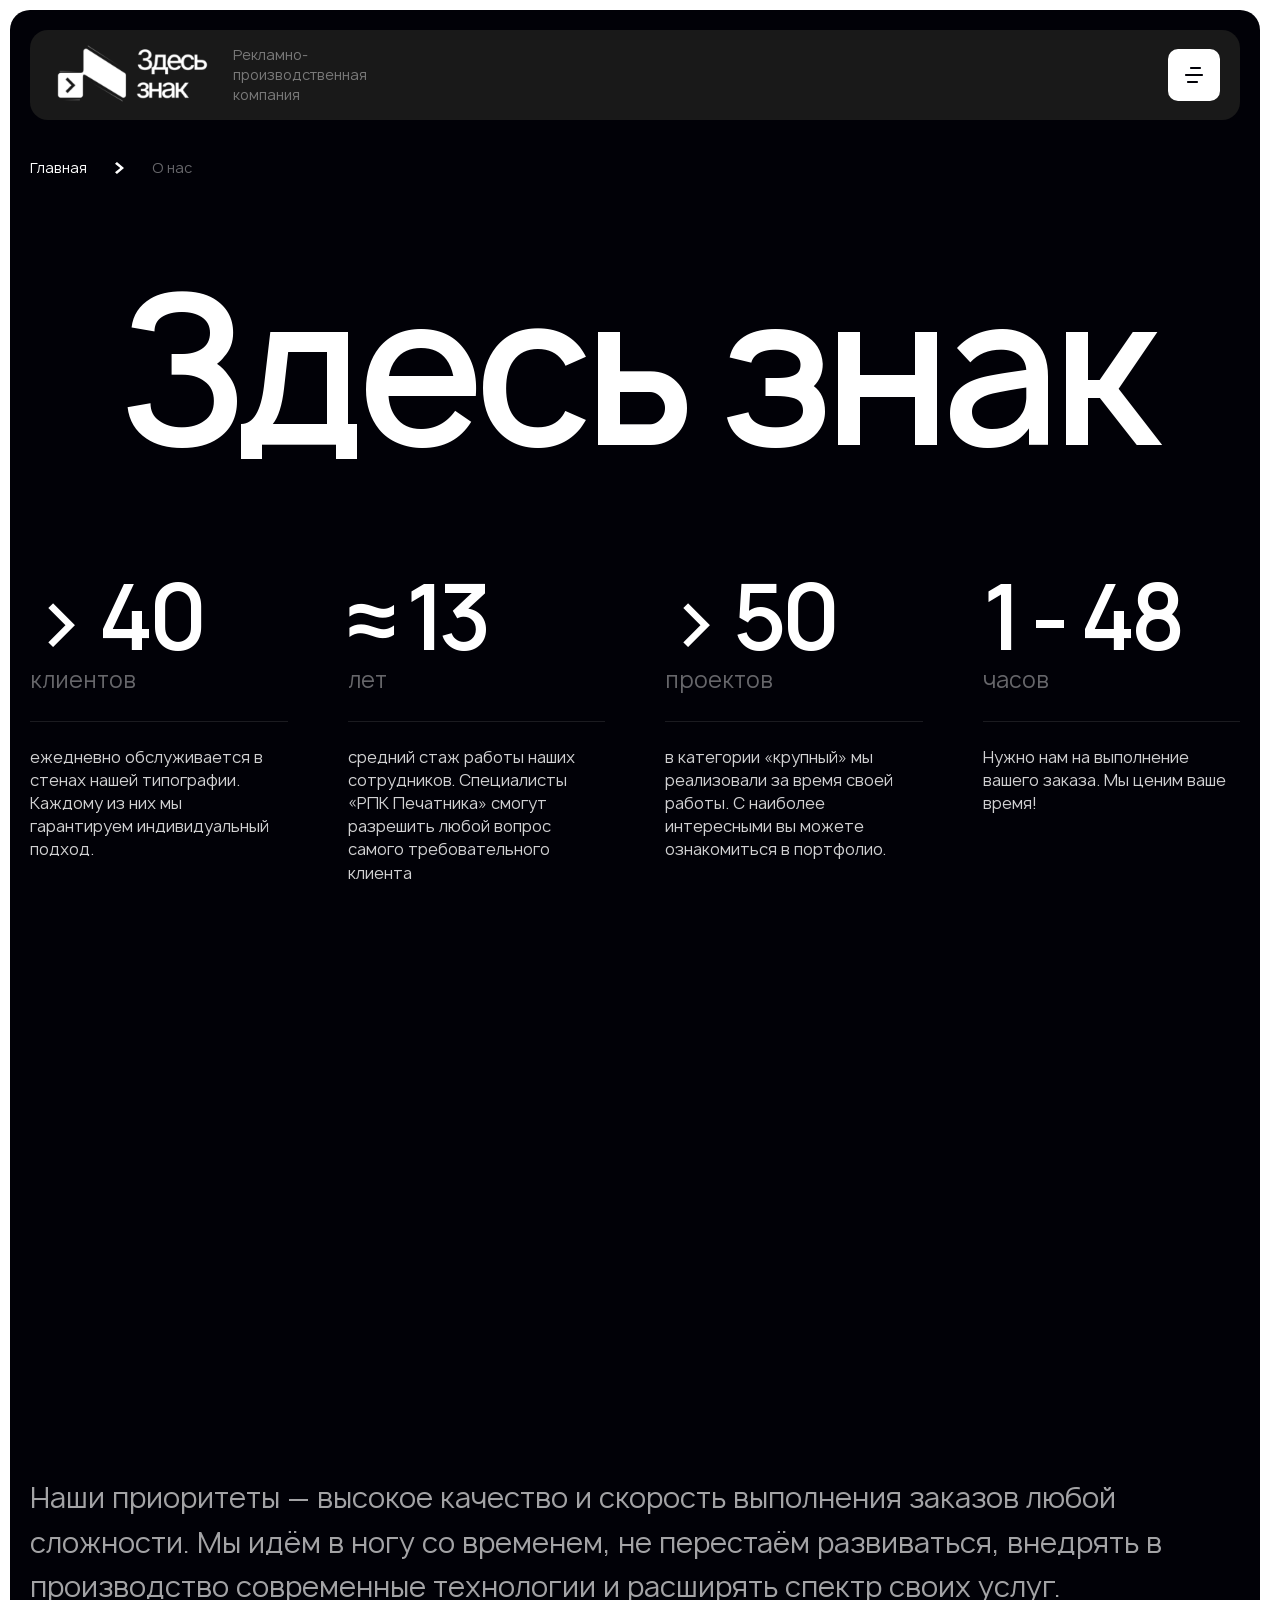
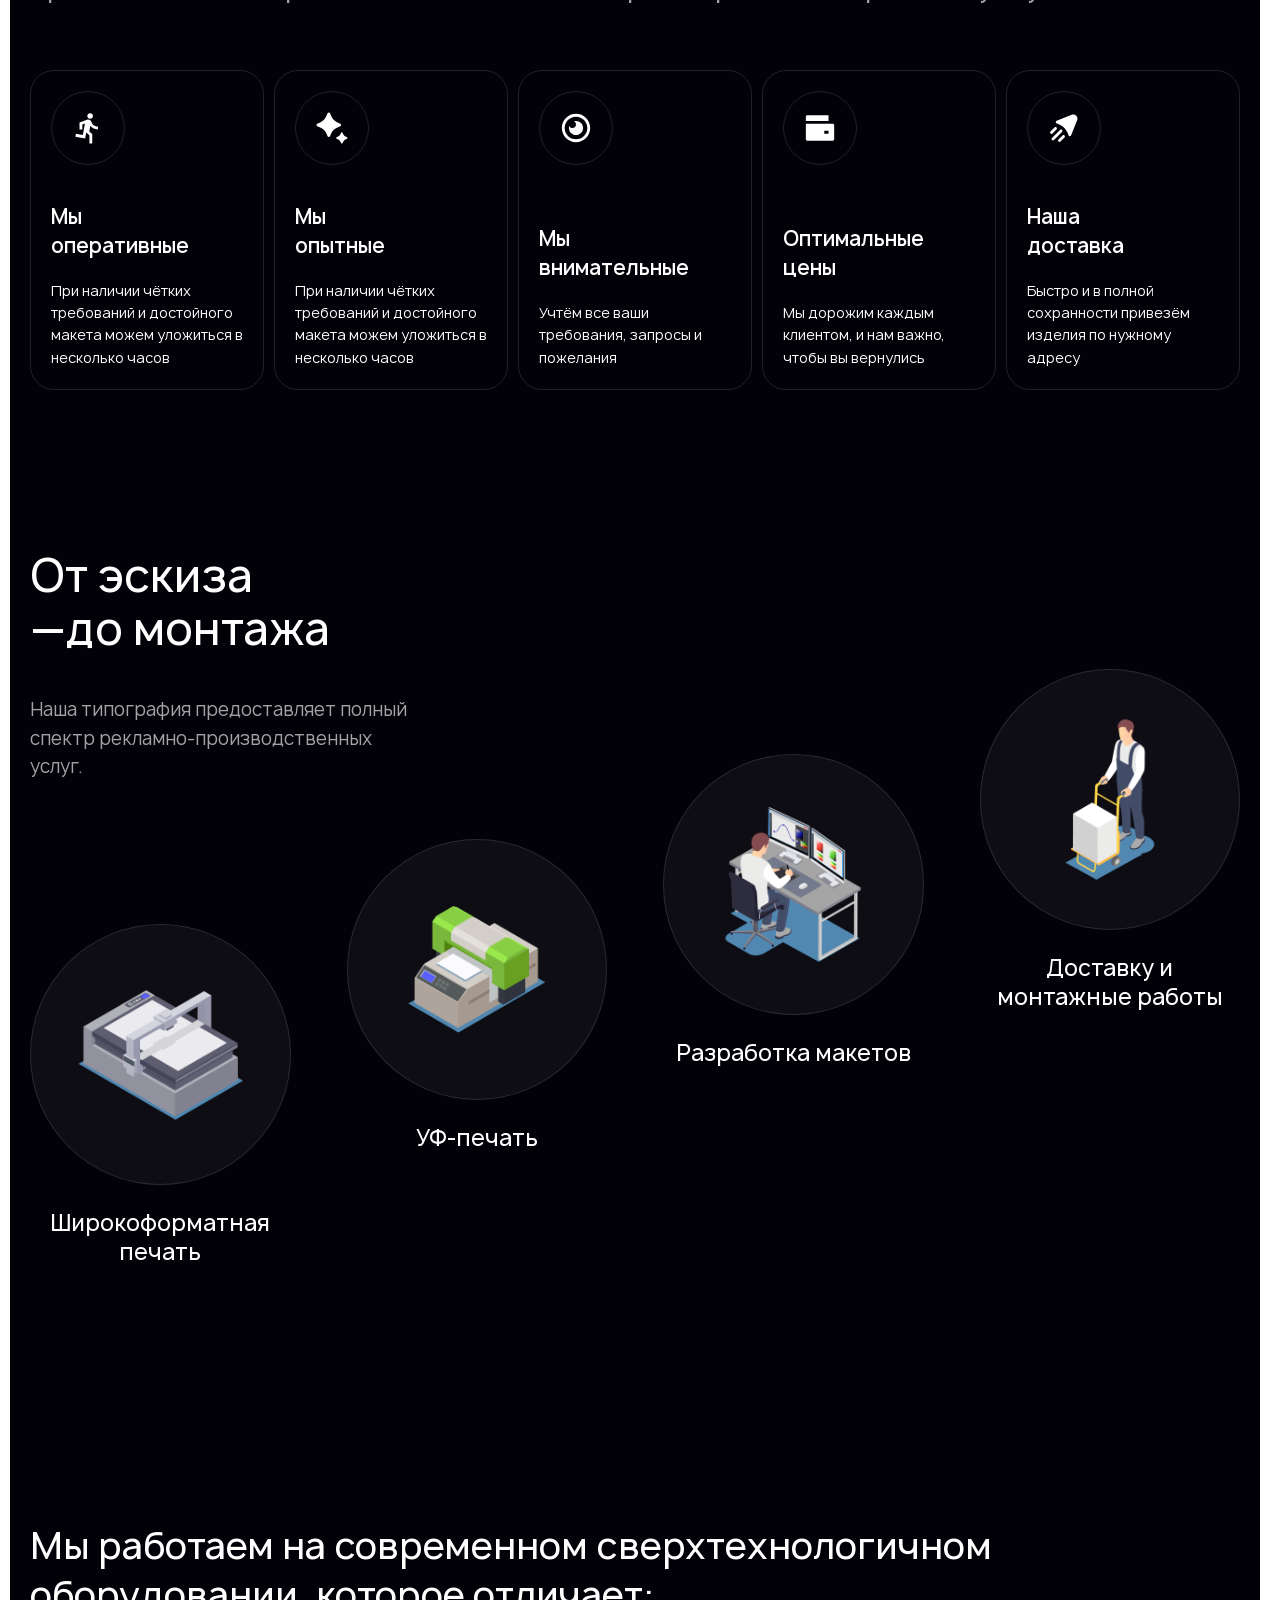
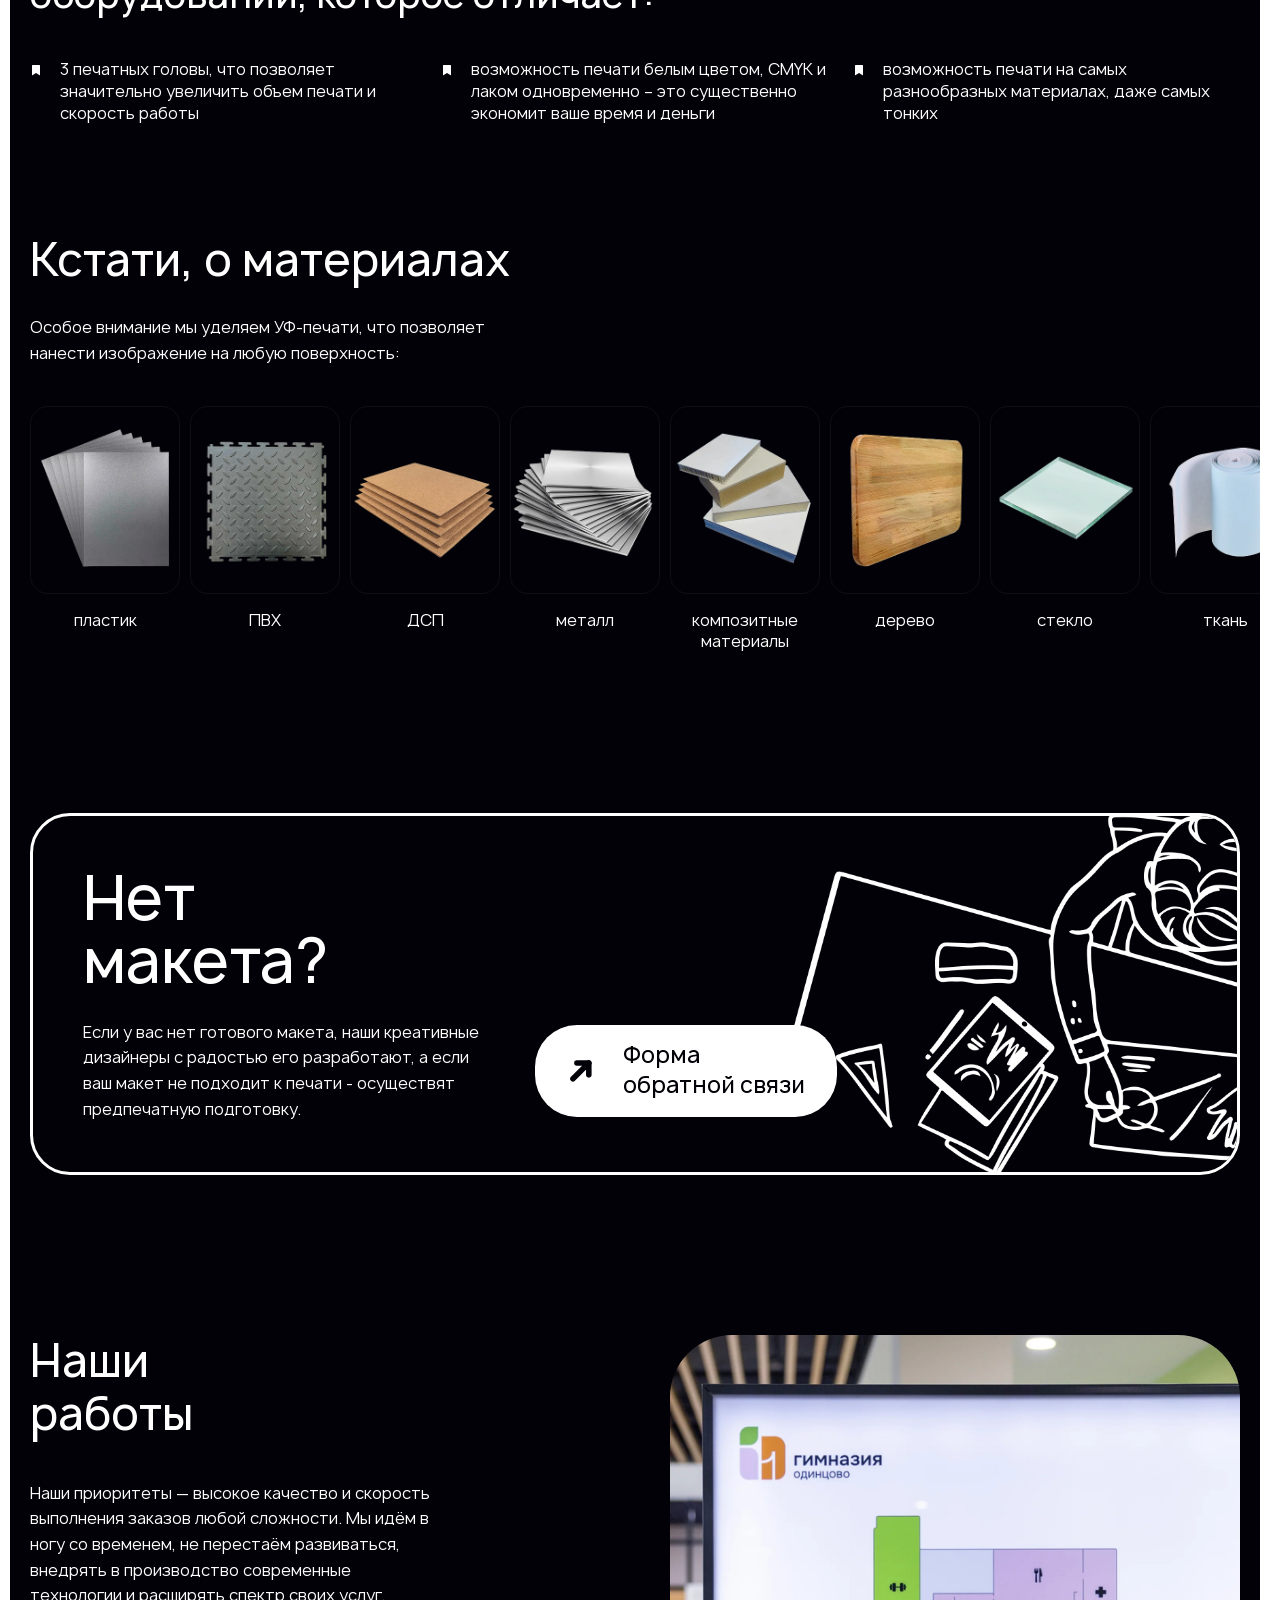
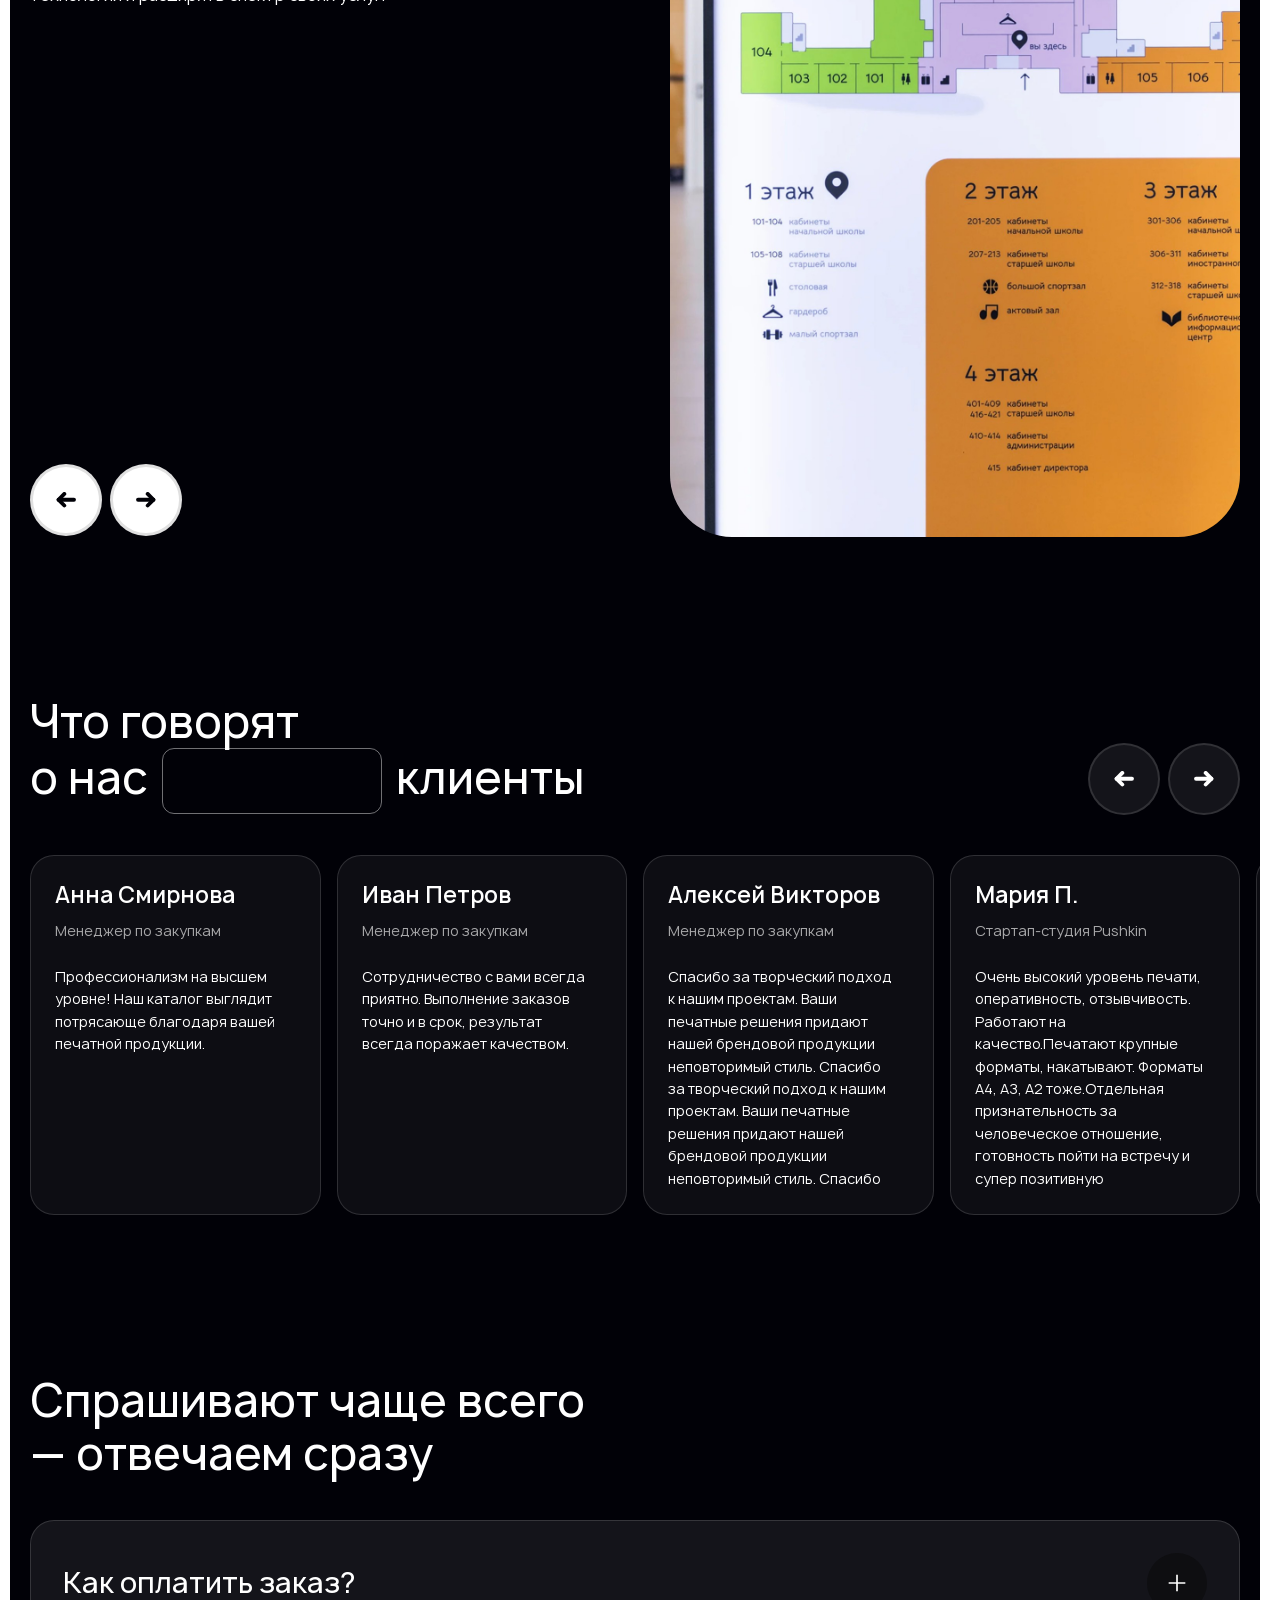
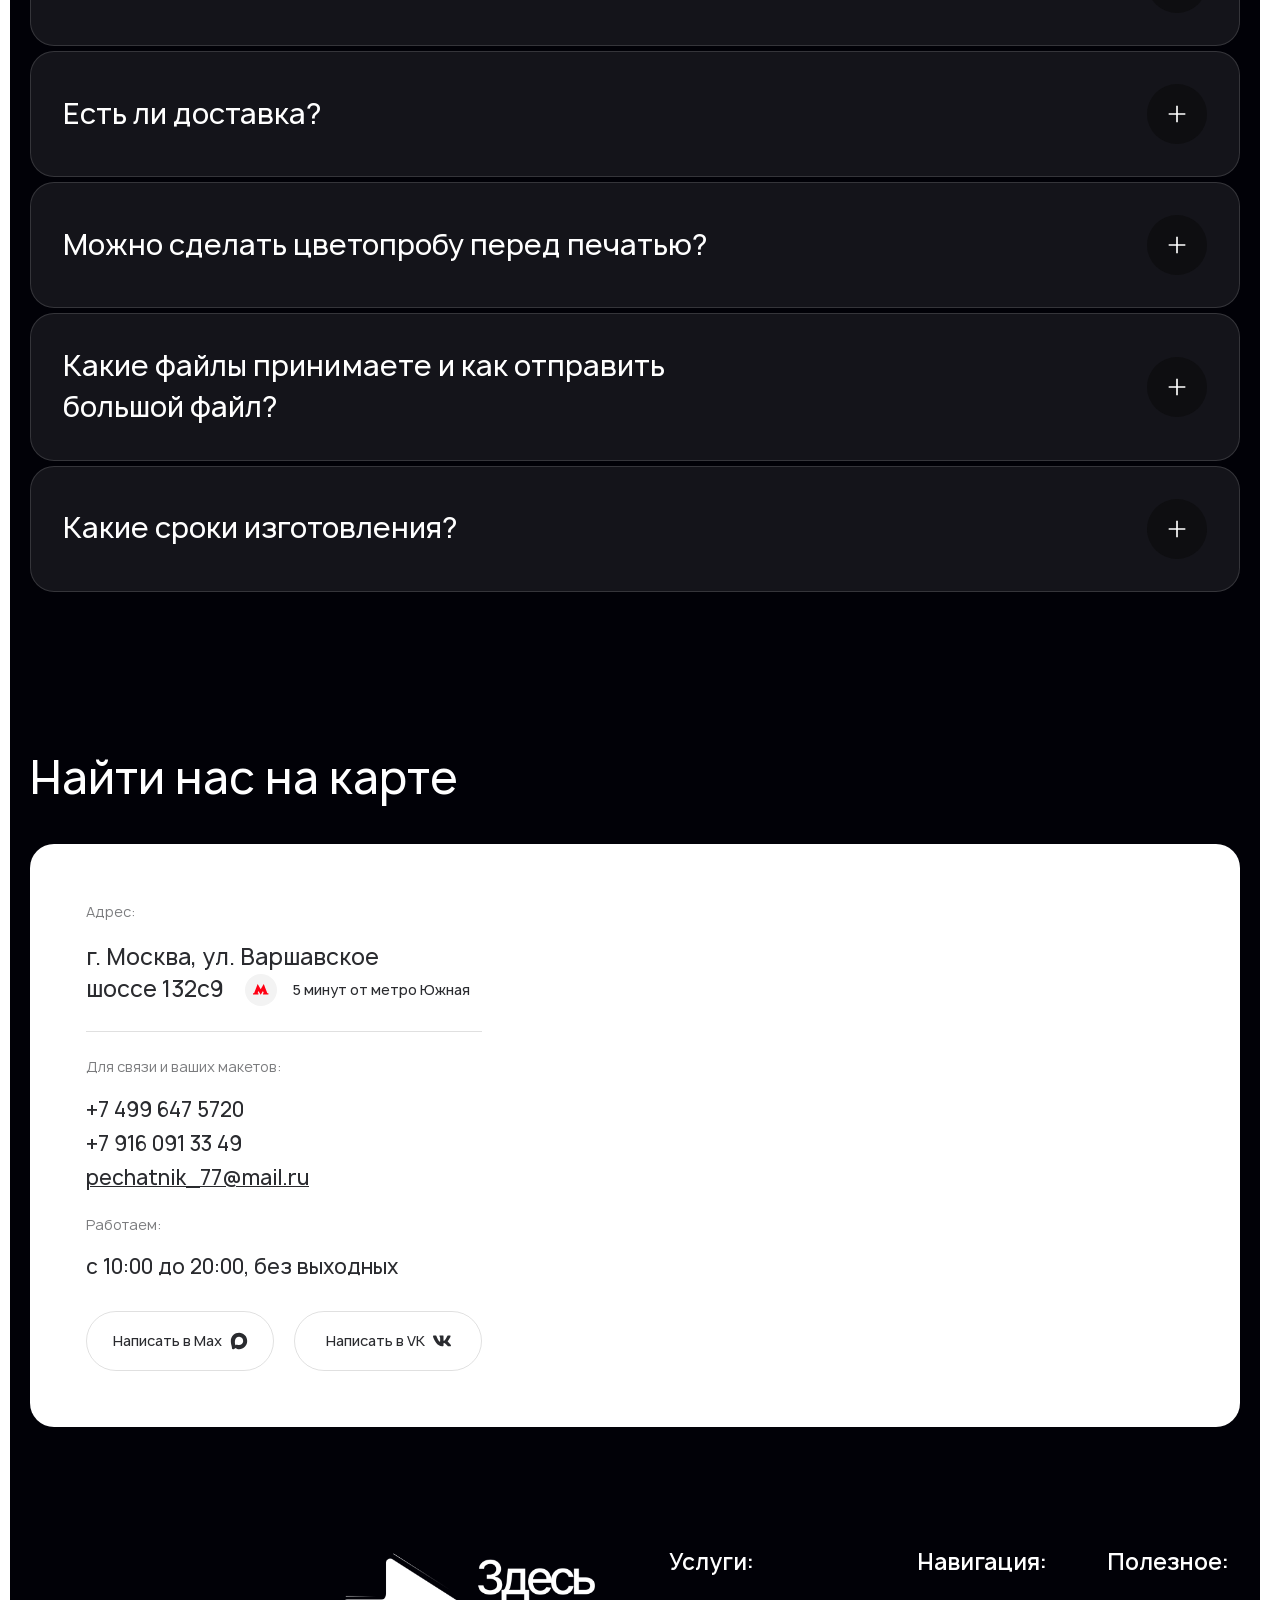
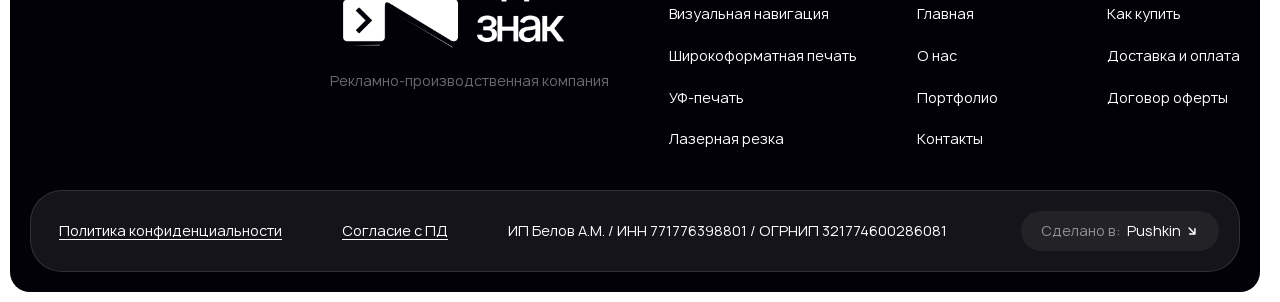
==== commit da41b6a9: "Updated" ====
--- a/about.html
+++ b/about.html
@@ -1028,7 +1028,7 @@
 
 									<div class="cont l_w">
 										<div class="map">
-
+											<script type="text/javascript" charset="utf-8" async src="https://api-maps.yandex.ru/services/constructor/1.0/js/?um=constructor%3A505041fcf521520a92480e22ef3f8f84c05cf899552812649a1798e04873deb2&amp;width=100%25&amp;height=100%25&amp;lang=en_FR&amp;scroll=false"></script>
 										</div>
 									</div>
 								</section>
--- a/css/styles.css
+++ b/css/styles.css
@@ -1463,7 +1463,7 @@
 
     .mob_menu_btn
     {
-        display: flex;
+        display: none;
         align-content: center;
         align-items: center;
         flex-wrap: wrap;
@@ -7181,6 +7181,8 @@
         margin-top: 181px;
         padding-inline: var(--block_padding_l);
 
+        pointer-events: none;
+
         grid-column: 1 / 2;
         grid-row: 1 / 2;
 
@@ -7208,6 +7210,8 @@
         width: 580px;
         max-width: 100%;
         padding: var(--block_padding);
+
+        pointer-events: auto;
 
         color: #2a2b2f;
         border-radius: var(--border_radius_l);
@@ -7405,6 +7409,8 @@
 
         border-radius: var(--border_radius_l);
         background: var(--light_color);
+
+        filter: grayscale(1);
     }
 }
 
--- a/css/response_1439.css
+++ b/css/response_1439.css
@@ -65,6 +65,12 @@
         {
             display: none;
         }
+
+
+        .mob_menu_btn
+        {
+            display: flex;
+        }
     }
 
 
